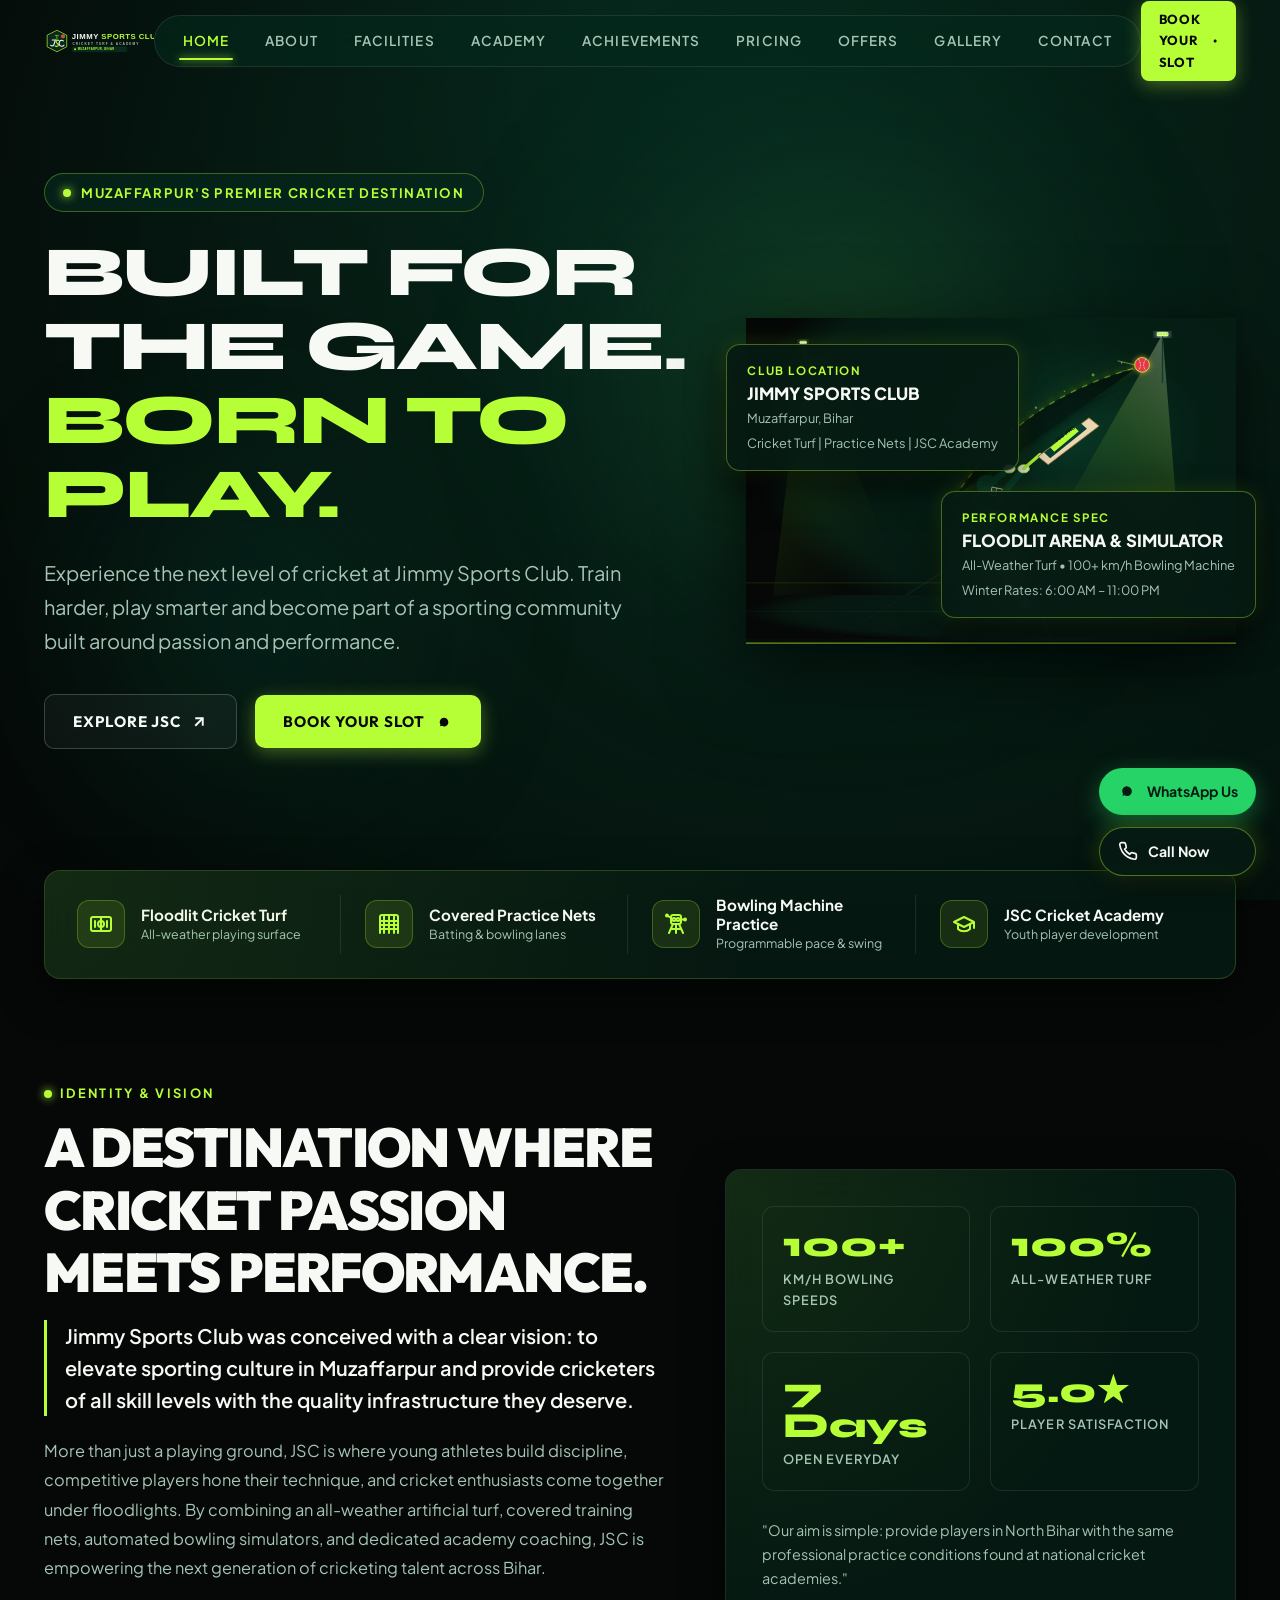
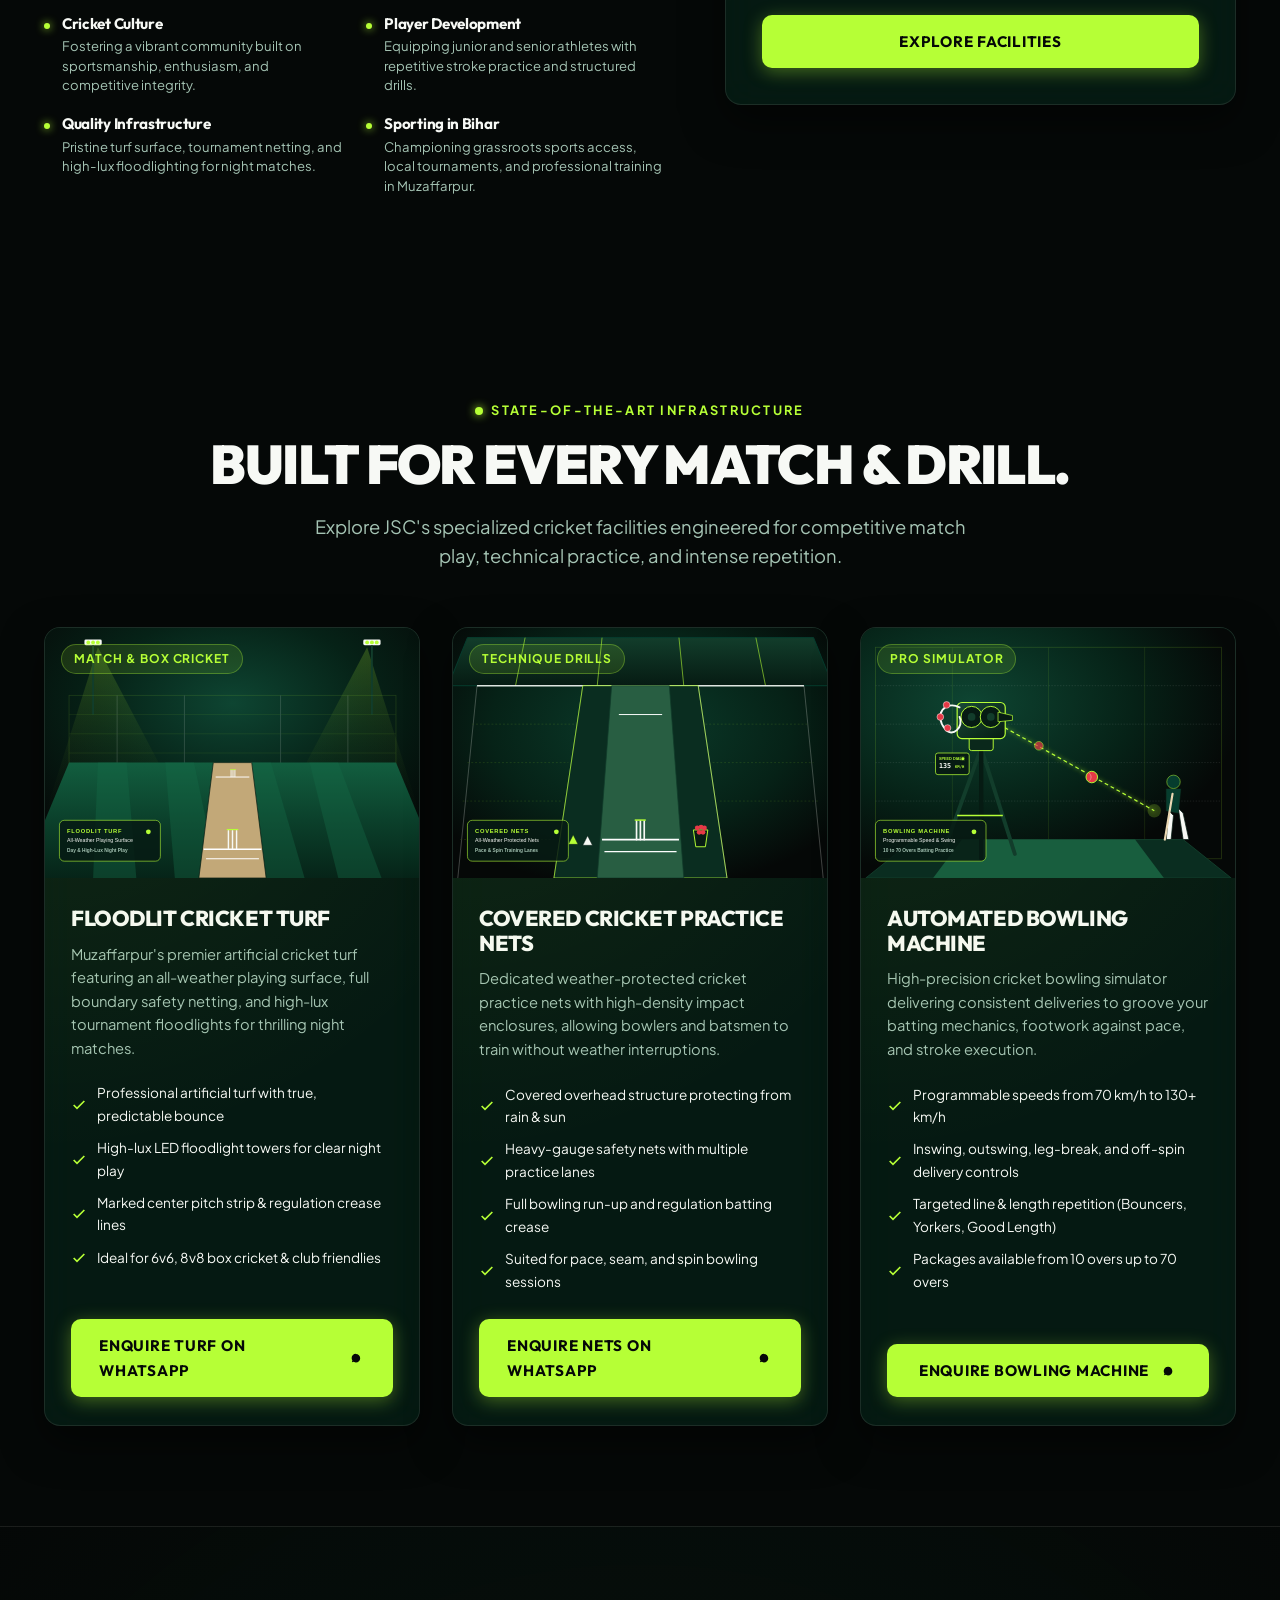
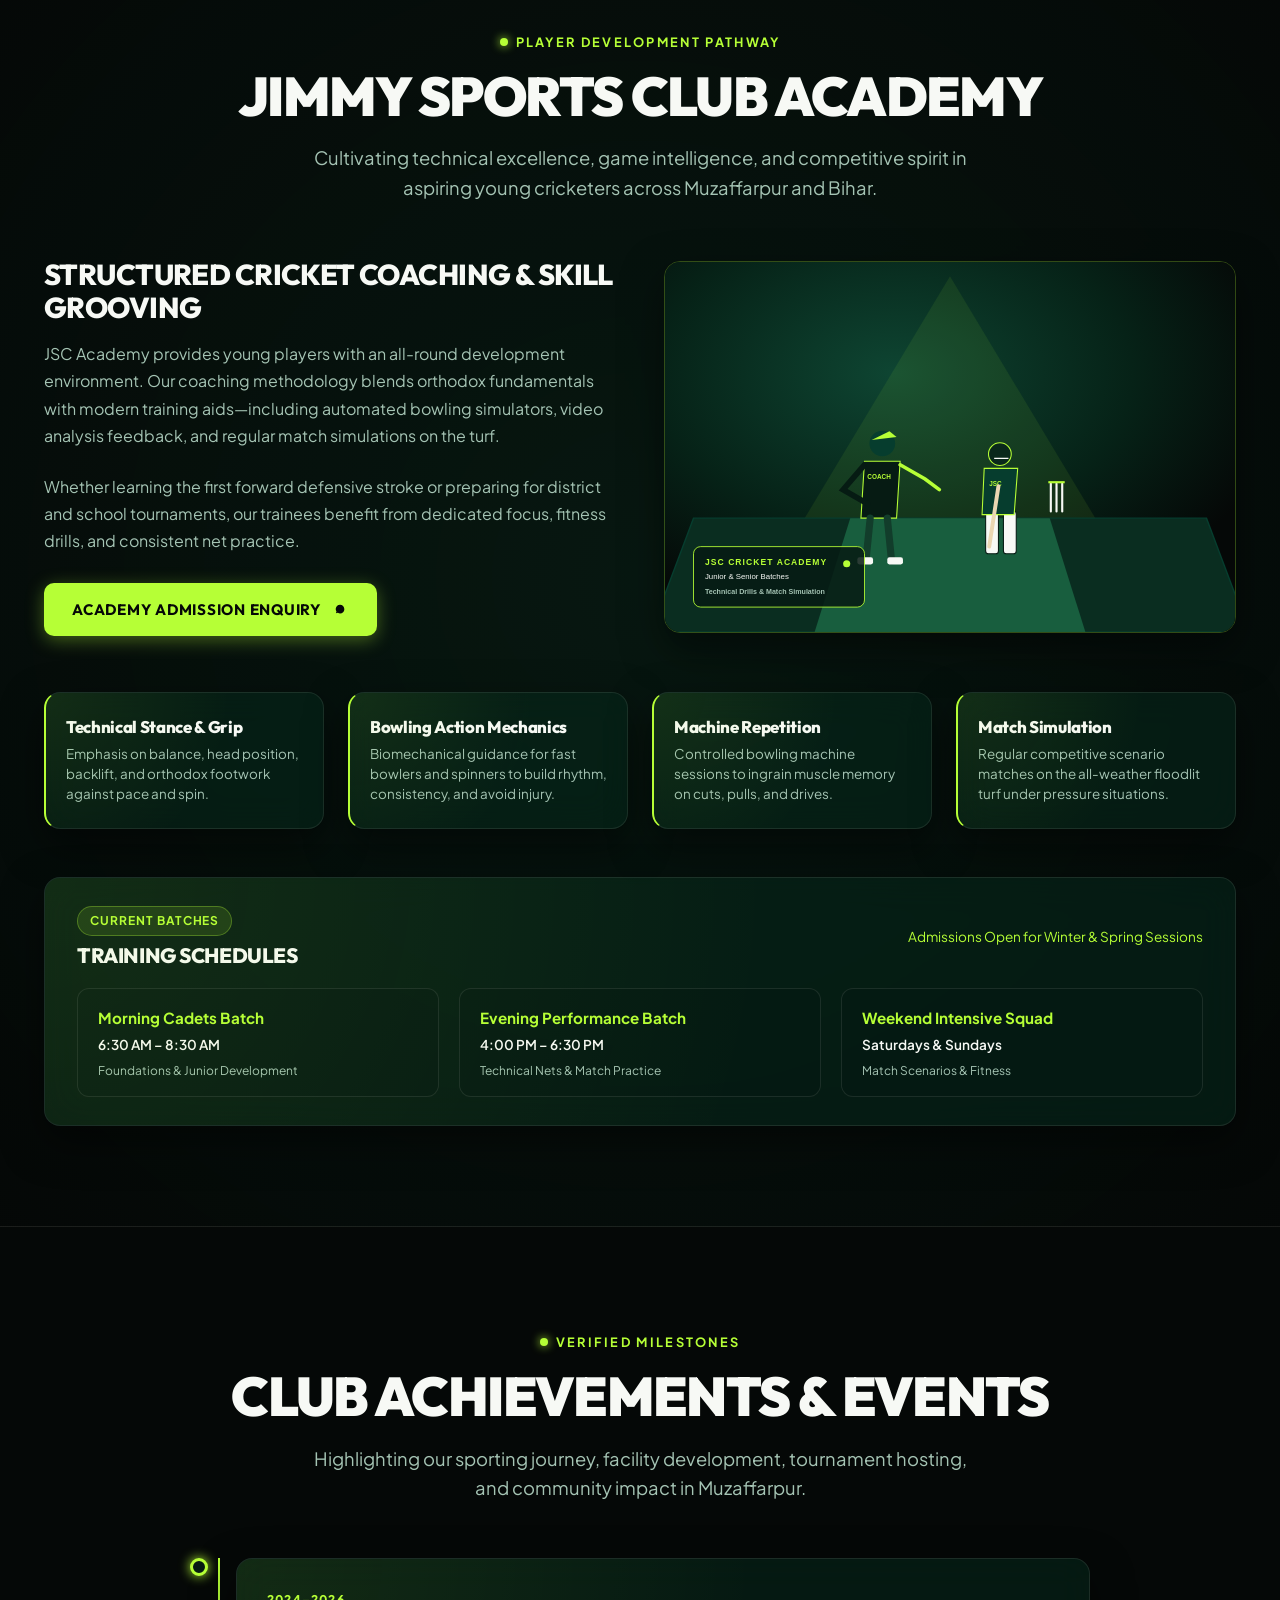
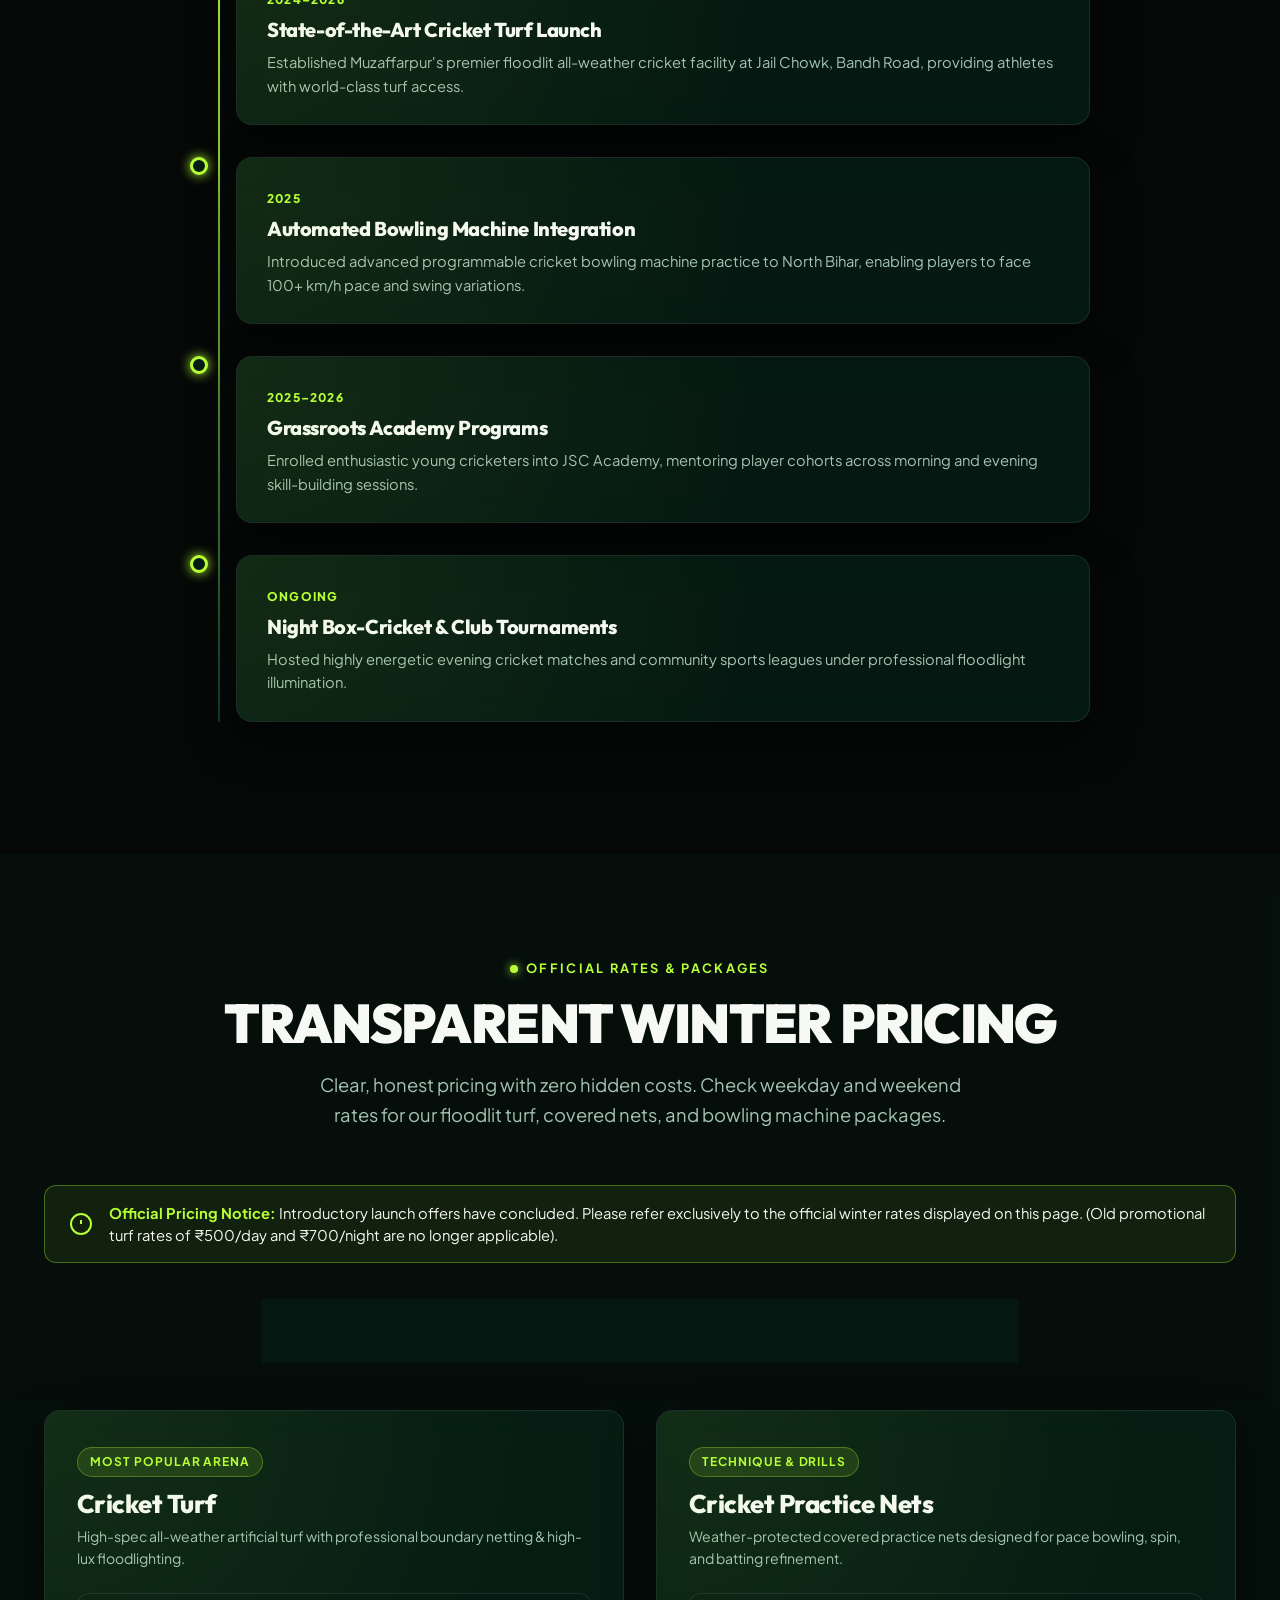
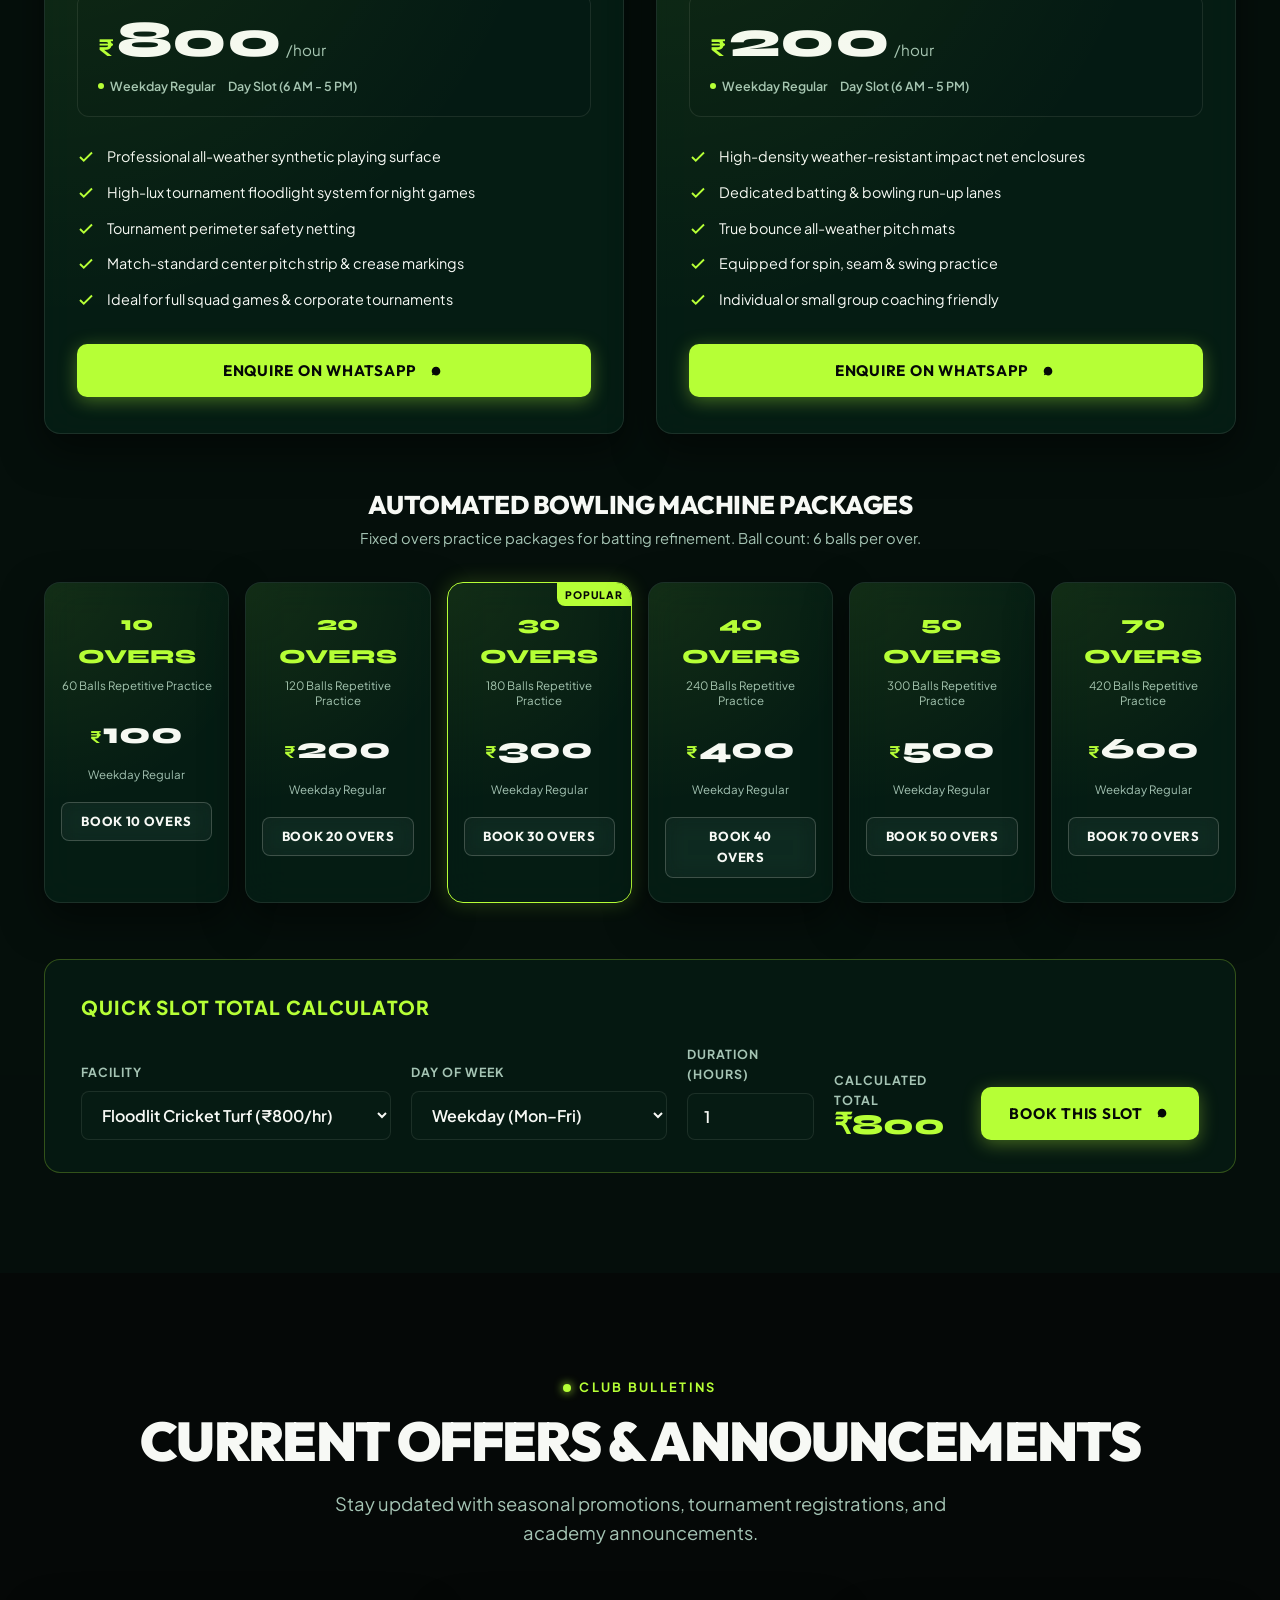
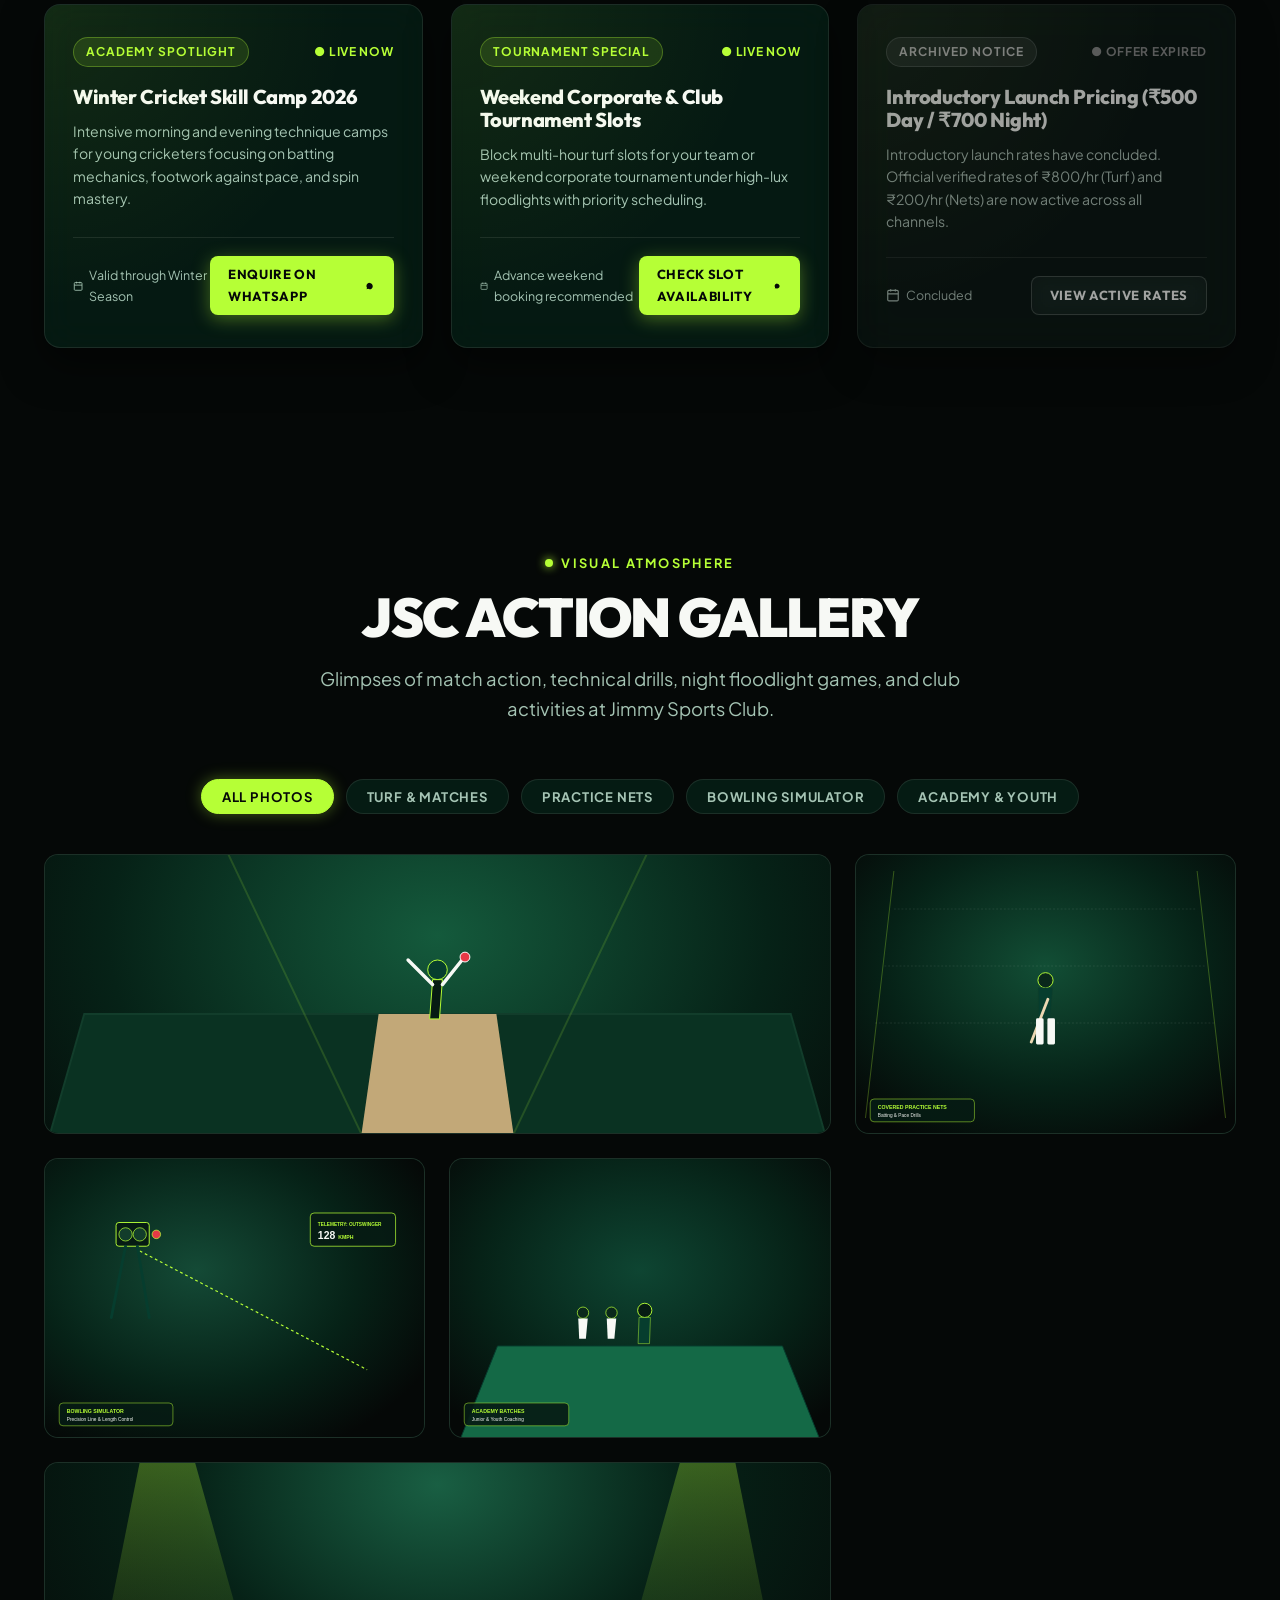
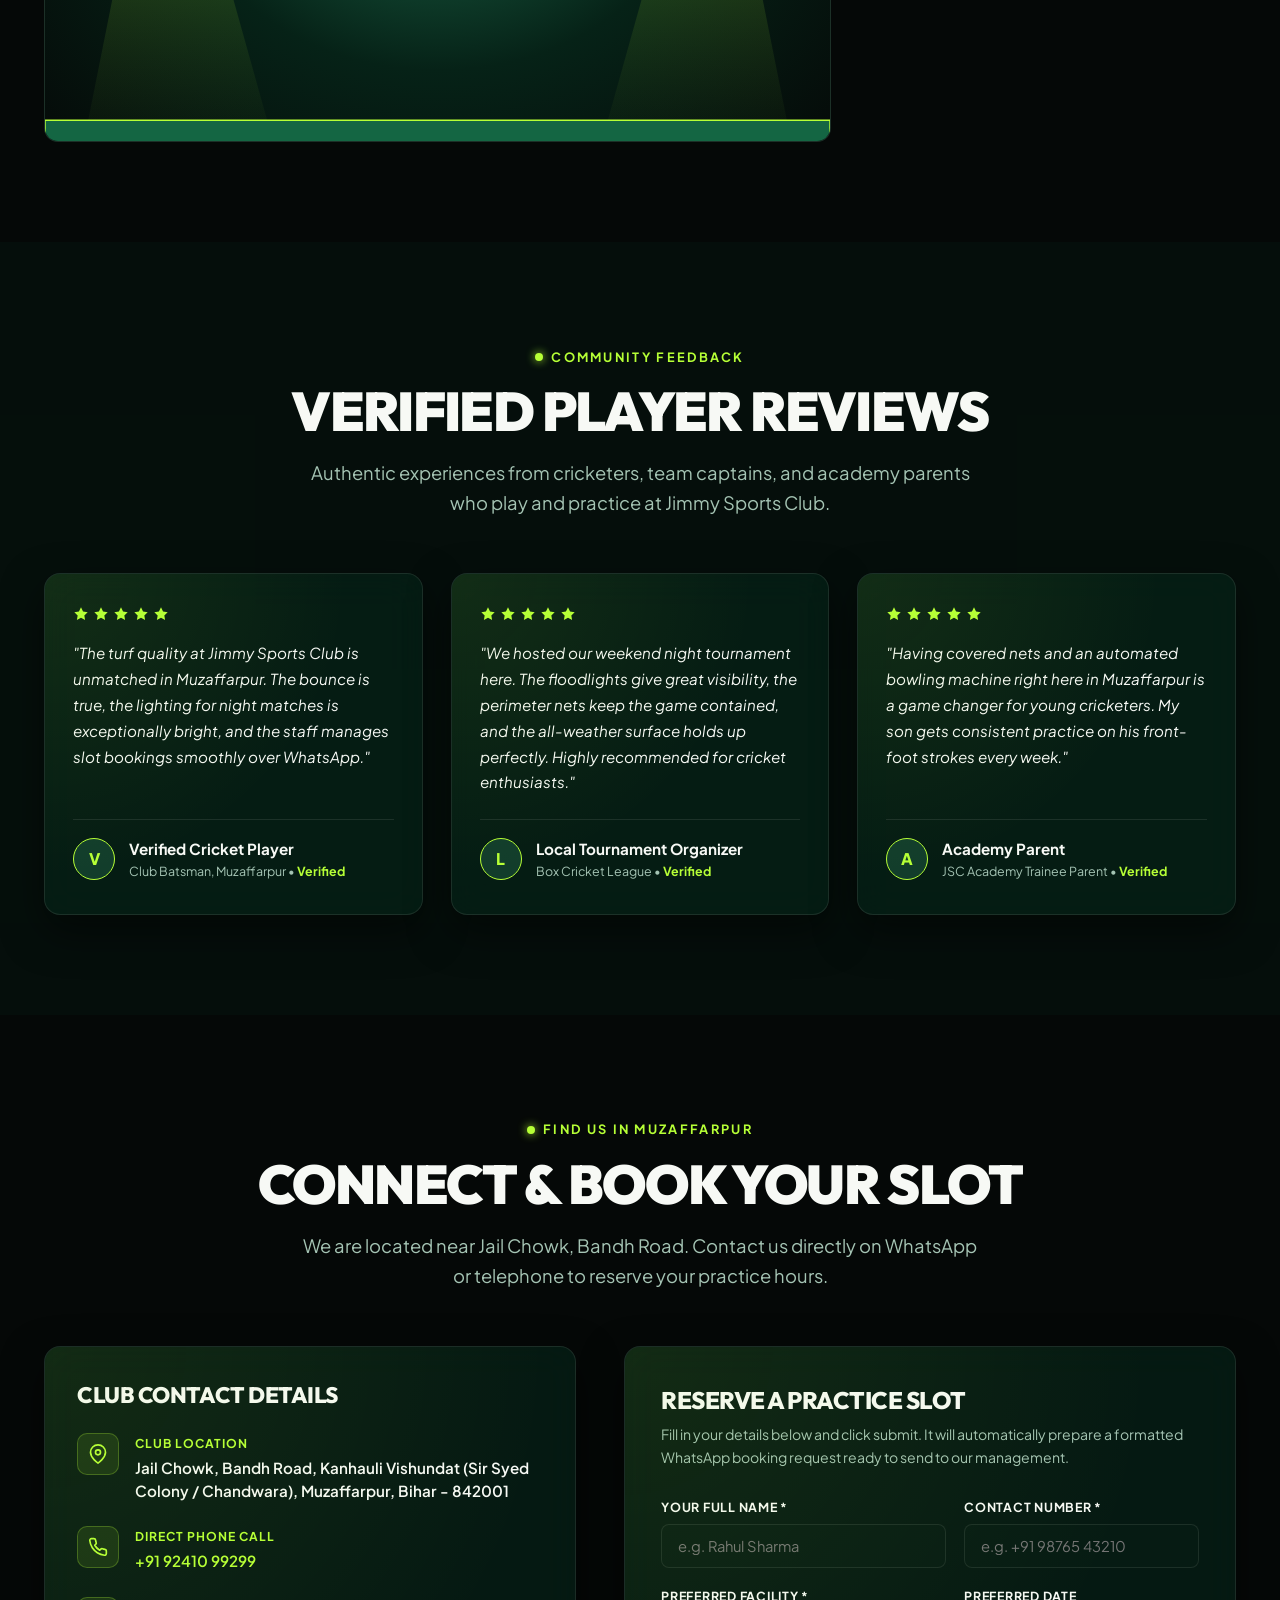
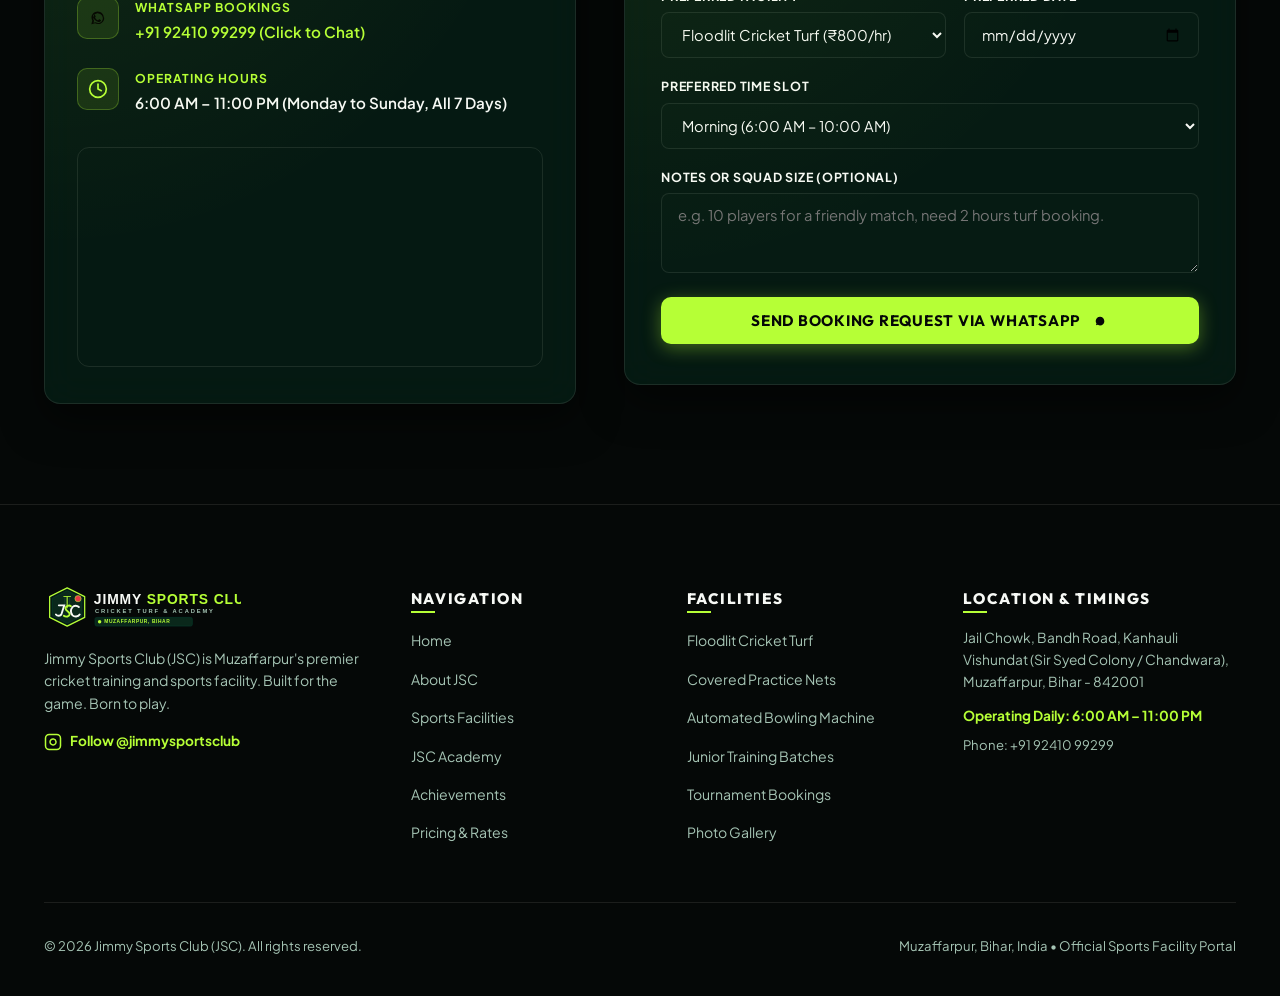
==== index.html @ 42ada926 "Initial production release: Jimmy Sports Club (JSC) website" ====
<!DOCTYPE html>
<html lang="en">
<head>
  <meta charset="UTF-8">
  <meta name="viewport" content="width=device-width, initial-scale=1.0">
  <title>Jimmy Sports Club (JSC) | Premium Cricket Turf & Academy in Muzaffarpur, Bihar</title>
  
  <!-- SEO Meta Tags -->
  <meta name="description" content="Jimmy Sports Club (JSC) is Muzaffarpur's premier cricket destination featuring an all-weather floodlit cricket turf, covered practice nets, automated bowling machine practice, and youth cricket academy in Bihar.">
  <meta name="keywords" content="Jimmy Sports Club, Cricket Turf in Muzaffarpur, Cricket Nets in Muzaffarpur, Cricket Academy in Muzaffarpur, Bowling Machine Practice in Muzaffarpur, Sports Club in Muzaffarpur, JSC Muzaffarpur">
  <meta name="author" content="Jimmy Sports Club">
  <meta name="robots" content="index, follow">
  <link rel="canonical" href="https://jimmysportsclub.com/">

  <!-- Open Graph / Facebook -->
  <meta property="og:type" content="website">
  <meta property="og:url" content="https://jimmysportsclub.com/">
  <meta property="og:title" content="Jimmy Sports Club (JSC) | Premium Cricket Turf & Academy">
  <meta property="og:description" content="Experience high-performance cricket in Muzaffarpur, Bihar. All-weather floodlit turf, covered practice nets, automated bowling machine practice, and JSC Academy.">
  <meta property="og:image" content="https://jimmysportsclub.com/assets/images/hero/cricket-hero-silhouette.svg">

  <!-- Twitter Card -->
  <meta name="twitter:card" content="summary_large_image">
  <meta name="twitter:url" content="https://jimmysportsclub.com/">
  <meta name="twitter:title" content="Jimmy Sports Club (JSC) | Built For The Game. Born To Play.">
  <meta name="twitter:description" content="Muzaffarpur's premier cricket sports destination: floodlit turf, practice nets, bowling machine, and academy.">
  <meta name="twitter:image" content="https://jimmysportsclub.com/assets/images/hero/cricket-hero-silhouette.svg">

  <!-- Favicon -->
  <link rel="icon" type="image/svg+xml" href="favicon.svg">
  <link rel="apple-touch-icon" href="favicon.svg">

  <!-- Stylesheets -->
  <link rel="stylesheet" href="assets/css/style.css">
  <link rel="stylesheet" href="assets/css/components.css">

  <!-- JSON-LD Structured Data: SportsActivityLocation -->
  <script type="application/ld+json">
  {
    "@context": "https://schema.org",
    "@type": "SportsActivityLocation",
    "name": "Jimmy Sports Club",
    "alternateName": "JSC",
    "url": "https://jimmysportsclub.com",
    "logo": "https://jimmysportsclub.com/assets/logo/jsc-logo.svg",
    "image": "https://jimmysportsclub.com/assets/images/hero/cricket-hero-silhouette.svg",
    "description": "Premium cricket facility and academy in Muzaffarpur, Bihar featuring floodlit cricket turf, covered practice nets, automated bowling machine practice, and player coaching.",
    "telephone": "+919241099299",
    "email": "jsc.jimmysportsclub@gmail.com",
    "address": {
      "@type": "PostalAddress",
      "streetAddress": "Jail Chowk, Bandh Road, Kanhauli Vishundat (Sir Syed Colony / Chandwara)",
      "addressLocality": "Muzaffarpur",
      "addressRegion": "Bihar",
      "postalCode": "842001",
      "addressCountry": "IN"
    },
    "geo": {
      "@type": "GeoCoordinates",
      "latitude": 26.1265,
      "longitude": 85.3959
    },
    "openingHoursSpecification": [
      {
        "@type": "OpeningHoursSpecification",
        "dayOfWeek": ["Monday", "Tuesday", "Wednesday", "Thursday", "Friday", "Saturday", "Sunday"],
        "opens": "06:00",
        "closes": "23:00"
      }
    ],
    "priceRange": "₹100 - ₹960",
    "sameAs": [
      "https://www.instagram.com/jimmysportsclub/",
      "https://jsconline.in/"
    ]
  }
  </script>
</head>
<body>

  <!-- =================================================================== -->
  <!-- FLOATING FROSTED GLASS NAVIGATION BAR -->
  <!-- =================================================================== -->
  <header class="navbar-wrap" id="jsc-navbar">
    <div class="container navbar-inner">
      <a href="#home" class="brand-logo-link" aria-label="Jimmy Sports Club Home">
        <img src="assets/logo/jsc-logo.svg" alt="Jimmy Sports Club JSC Logo" class="brand-logo-img">
      </a>

      <!-- Desktop Menu -->
      <nav class="nav-desktop-menu" aria-label="Main Navigation">
        <a href="#home" class="nav-link active">Home</a>
        <a href="#about" class="nav-link">About</a>
        <a href="#facilities" class="nav-link">Facilities</a>
        <a href="#academy" class="nav-link">Academy</a>
        <a href="#achievements" class="nav-link">Achievements</a>
        <a href="#pricing" class="nav-link">Pricing</a>
        <a href="#offers" class="nav-link">Offers</a>
        <a href="#gallery" class="nav-link">Gallery</a>
        <a href="#contact" class="nav-link">Contact</a>
      </nav>

      <!-- CTA Button & Mobile Toggle -->
      <div class="nav-actions">
        <a href="https://wa.me/919241099299?text=Hello%20Jimmy%20Sports%20Club%2C%20I%20would%20like%20to%20enquire%20about%20booking%20a%20cricket%20turf%2Fpractice%20slot.%20Please%20share%20the%20available%20timings%20and%20booking%20details." target="_blank" rel="noopener noreferrer" class="jsc-btn jsc-btn-primary btn-sm">
          <span>Book Your Slot</span>
          <svg class="btn-icon" viewBox="0 0 24 24" fill="currentColor"><path d="M12.031 6.172c-3.181 0-5.767 2.586-5.768 5.766-.001 1.298.38 2.27 1.019 3.287l-.711 2.599 2.679-.702c.972.575 1.761.884 2.781.884h.003c3.182 0 5.768-2.587 5.769-5.766.001-3.182-2.585-5.768-5.769-5.768z"/></svg>
        </a>

        <button class="nav-toggle-btn" id="nav-toggle" aria-label="Toggle navigation menu" aria-expanded="false">
          <span></span>
          <span></span>
          <span></span>
        </button>
      </div>
    </div>
  </header>

  <!-- Mobile Fullscreen Navigation Overlay -->
  <div class="mobile-nav-overlay" id="mobile-nav">
    <nav class="mobile-nav-links">
      <a href="#home" class="nav-link">Home</a>
      <a href="#about" class="nav-link">About JSC</a>
      <a href="#facilities" class="nav-link">Facilities</a>
      <a href="#academy" class="nav-link">JSC Academy</a>
      <a href="#achievements" class="nav-link">Achievements</a>
      <a href="#pricing" class="nav-link">Pricing &amp; Rates</a>
      <a href="#offers" class="nav-link">Current Offers</a>
      <a href="#gallery" class="nav-link">Gallery</a>
      <a href="#reviews" class="nav-link">Player Reviews</a>
      <a href="#contact" class="nav-link">Contact &amp; Location</a>
    </nav>
    <div class="mobile-nav-cta">
      <a href="https://wa.me/919241099299?text=Hello%20Jimmy%20Sports%20Club%2C%20I%20would%20like%20to%20enquire%20about%20booking%20a%20cricket%20turf%2Fpractice%20slot." target="_blank" rel="noopener noreferrer" class="jsc-btn jsc-btn-primary">
        <span>Book On WhatsApp</span>
      </a>
    </div>
  </div>

  <main id="main-content">

    <!-- =================================================================== -->
    <!-- 1. CINEMATIC HERO SECTION -->
    <!-- =================================================================== -->
    <section class="hero-section" id="home">
      <div class="hero-glow-orb hero-glow-1"></div>
      <div class="hero-glow-orb hero-glow-2"></div>

      <div class="container hero-grid">
        <div class="hero-content reveal-on-scroll">
          <div class="hero-badge-pill">
            <span class="badge-pulse-dot"></span>
            <span class="badge-text">MUZAFFARPUR'S PREMIER CRICKET DESTINATION</span>
          </div>

          <h1 class="hero-headline">
            BUILT FOR THE GAME.<br>
            <span class="hero-headline-sub">BORN TO PLAY.</span>
          </h1>

          <p class="hero-description">
            Experience the next level of cricket at Jimmy Sports Club. Train harder, play smarter and become part of a sporting community built around passion and performance.
          </p>

          <div class="hero-cta-group">
            <a href="#facilities" class="jsc-btn jsc-btn-outline">
              <span>EXPLORE JSC</span>
              <svg class="btn-icon" viewBox="0 0 24 24" fill="none" stroke="currentColor" stroke-width="2.5"><line x1="7" y1="17" x2="17" y2="7"/><polyline points="7 7 17 7 17 17"/></svg>
            </a>

            <a href="https://wa.me/919241099299?text=Hello%20Jimmy%20Sports%20Club%2C%20I%20would%20like%20to%20enquire%20about%20booking%20a%20cricket%20turf%2Fpractice%20slot.%20Please%20share%20the%20available%20timings%20and%20booking%20details." target="_blank" rel="noopener noreferrer" class="jsc-btn jsc-btn-primary">
              <span>BOOK YOUR SLOT</span>
              <svg class="btn-icon" viewBox="0 0 24 24" fill="currentColor"><path d="M12.031 6.172c-3.181 0-5.767 2.586-5.768 5.766-.001 1.298.38 2.27 1.019 3.287l-.711 2.599 2.679-.702c.972.575 1.761.884 2.781.884h.003c3.182 0 5.768-2.587 5.769-5.766.001-3.182-2.585-5.768-5.769-5.768z"/></svg>
            </a>
          </div>
        </div>

        <!-- Hero Visual Artwork with Layered Glass Cards -->
        <div class="hero-visual-wrap reveal-on-scroll">
          <img src="assets/images/hero/cricket-hero-silhouette.svg" alt="Dynamic Cricket Batsman playing stroke at Jimmy Sports Club Arena" class="hero-graphic-canvas">

          <!-- Floating Glass Telemetry Card 1 -->
          <div class="floating-glass-card hero-glass-card-1">
            <div class="card-label-small">CLUB LOCATION</div>
            <div class="card-title-bold">JIMMY SPORTS CLUB</div>
            <div class="card-subtext">Muzaffarpur, Bihar</div>
            <div class="card-subtext text-lime">Cricket Turf | Practice Nets | JSC Academy</div>
          </div>

          <!-- Floating Glass Telemetry Card 2 -->
          <div class="floating-glass-card hero-glass-card-2">
            <div class="card-label-small">PERFORMANCE SPEC</div>
            <div class="card-title-bold">FLOODLIT ARENA &amp; SIMULATOR</div>
            <div class="card-subtext">All-Weather Turf • 100+ km/h Bowling Machine</div>
            <div class="card-subtext text-lime">Winter Rates: 6:00 AM – 11:00 PM</div>
          </div>
        </div>
      </div>
    </section>

    <!-- =================================================================== -->
    <!-- 2. QUICK FEATURE STATS RIBBON -->
    <!-- =================================================================== -->
    <section class="stats-ribbon-section">
      <div class="container">
        <div class="jsc-glass-card stats-ribbon-card reveal-on-scroll">
          <div class="stat-item">
            <div class="stat-icon-wrap">
              <img src="assets/icons/turf.svg" alt="Cricket Turf" class="stat-icon">
            </div>
            <div>
              <div class="stat-title">Floodlit Cricket Turf</div>
              <div class="stat-desc">All-weather playing surface</div>
            </div>
          </div>

          <div class="stat-item">
            <div class="stat-icon-wrap">
              <img src="assets/icons/nets.svg" alt="Practice Nets" class="stat-icon">
            </div>
            <div>
              <div class="stat-title">Covered Practice Nets</div>
              <div class="stat-desc">Batting &amp; bowling lanes</div>
            </div>
          </div>

          <div class="stat-item">
            <div class="stat-icon-wrap">
              <img src="assets/icons/bowling-machine.svg" alt="Bowling Machine" class="stat-icon">
            </div>
            <div>
              <div class="stat-title">Bowling Machine Practice</div>
              <div class="stat-desc">Programmable pace &amp; swing</div>
            </div>
          </div>

          <div class="stat-item">
            <div class="stat-icon-wrap">
              <img src="assets/icons/academy.svg" alt="Cricket Academy" class="stat-icon">
            </div>
            <div>
              <div class="stat-title">JSC Cricket Academy</div>
              <div class="stat-desc">Youth player development</div>
            </div>
          </div>
        </div>
      </div>
    </section>

    <!-- =================================================================== -->
    <!-- 3. EDITORIAL ABOUT SECTION -->
    <!-- =================================================================== -->
    <section class="section-padding" id="about">
      <div class="container">
        <div class="about-grid">
          <div class="about-editorial-text reveal-on-scroll">
            <span class="section-label">Identity &amp; Vision</span>
            <h2 class="section-title">A DESTINATION WHERE CRICKET PASSION MEETS PERFORMANCE.</h2>

            <p class="about-editorial-lead">
              Jimmy Sports Club was conceived with a clear vision: to elevate sporting culture in Muzaffarpur and provide cricketers of all skill levels with the quality infrastructure they deserve.
            </p>

            <p class="about-editorial-body">
              More than just a playing ground, JSC is where young athletes build discipline, competitive players hone their technique, and cricket enthusiasts come together under floodlights. By combining an all-weather artificial turf, covered training nets, automated bowling simulators, and dedicated academy coaching, JSC is empowering the next generation of cricketing talent across Bihar.
            </p>

            <div class="about-pillars-list">
              <div class="pillar-item">
                <span class="pillar-bullet"></span>
                <div>
                  <h4 class="pillar-heading">Cricket Culture</h4>
                  <p class="pillar-text">Fostering a vibrant community built on sportsmanship, enthusiasm, and competitive integrity.</p>
                </div>
              </div>

              <div class="pillar-item">
                <span class="pillar-bullet"></span>
                <div>
                  <h4 class="pillar-heading">Player Development</h4>
                  <p class="pillar-text">Equipping junior and senior athletes with repetitive stroke practice and structured drills.</p>
                </div>
              </div>

              <div class="pillar-item">
                <span class="pillar-bullet"></span>
                <div>
                  <h4 class="pillar-heading">Quality Infrastructure</h4>
                  <p class="pillar-text">Pristine turf surface, tournament netting, and high-lux floodlighting for night matches.</p>
                </div>
              </div>

              <div class="pillar-item">
                <span class="pillar-bullet"></span>
                <div>
                  <h4 class="pillar-heading">Sporting in Bihar</h4>
                  <p class="pillar-text">Championing grassroots sports access, local tournaments, and professional training in Muzaffarpur.</p>
                </div>
              </div>
            </div>
          </div>

          <div class="about-editorial-visual reveal-on-scroll">
            <div class="jsc-glass-card about-card-visual">
              <div class="about-stat-box">
                <div class="single-stat-block">
                  <div class="stat-num-huge">100+</div>
                  <div class="stat-label-text">KM/H Bowling Speeds</div>
                </div>
                <div class="single-stat-block">
                  <div class="stat-num-huge">100%</div>
                  <div class="stat-label-text">All-Weather Turf</div>
                </div>
                <div class="single-stat-block">
                  <div class="stat-num-huge">7 Days</div>
                  <div class="stat-label-text">Open Everyday</div>
                </div>
                <div class="single-stat-block">
                  <div class="stat-num-huge">5.0★</div>
                  <div class="stat-label-text">Player Satisfaction</div>
                </div>
              </div>

              <p class="text-muted" style="font-size: 0.9rem; margin-bottom: 24px;">
                "Our aim is simple: provide players in North Bihar with the same professional practice conditions found at national cricket academies."
              </p>

              <a href="#facilities" class="jsc-btn jsc-btn-primary btn-block">
                <span>Explore Facilities</span>
              </a>
            </div>
          </div>
        </div>
      </div>
    </section>

    <!-- =================================================================== -->
    <!-- 4. FACILITIES SHOWCASE (3 MAJOR CARDS) -->
    <!-- =================================================================== -->
    <section class="section-padding" id="facilities">
      <div class="container">
        <div class="section-header text-center reveal-on-scroll">
          <span class="section-label">State-Of-The-Art Infrastructure</span>
          <h2 class="section-title">BUILT FOR EVERY MATCH &amp; DRILL.</h2>
          <p class="section-subtitle">
            Explore JSC's specialized cricket facilities engineered for competitive match play, technical practice, and intense repetition.
          </p>
        </div>

        <div class="facilities-grid">

          <!-- Card A: FLOODLIT CRICKET TURF -->
          <div class="jsc-glass-card facility-card reveal-on-scroll">
            <div class="facility-media-wrap">
              <img src="assets/images/facilities/floodlit-turf.svg" alt="Jimmy Sports Club Floodlit Cricket Turf" class="facility-img">
              <div class="facility-badge-overlay">
                <span class="jsc-badge jsc-badge-lime">Match &amp; Box Cricket</span>
              </div>
            </div>

            <div class="facility-body">
              <h3 class="facility-title">FLOODLIT CRICKET TURF</h3>
              <p class="facility-desc">
                Muzaffarpur's premier artificial cricket turf featuring an all-weather playing surface, full boundary safety netting, and high-lux tournament floodlights for thrilling night matches.
              </p>

              <ul class="facility-spec-list">
                <li>
                  <svg class="check-icon" viewBox="0 0 24 24" fill="none" stroke="#B6FF36" stroke-width="2.5"><polyline points="20 6 9 17 4 12"/></svg>
                  <span>Professional artificial turf with true, predictable bounce</span>
                </li>
                <li>
                  <svg class="check-icon" viewBox="0 0 24 24" fill="none" stroke="#B6FF36" stroke-width="2.5"><polyline points="20 6 9 17 4 12"/></svg>
                  <span>High-lux LED floodlight towers for clear night play</span>
                </li>
                <li>
                  <svg class="check-icon" viewBox="0 0 24 24" fill="none" stroke="#B6FF36" stroke-width="2.5"><polyline points="20 6 9 17 4 12"/></svg>
                  <span>Marked center pitch strip &amp; regulation crease lines</span>
                </li>
                <li>
                  <svg class="check-icon" viewBox="0 0 24 24" fill="none" stroke="#B6FF36" stroke-width="2.5"><polyline points="20 6 9 17 4 12"/></svg>
                  <span>Ideal for 6v6, 8v8 box cricket &amp; club friendlies</span>
                </li>
              </ul>

              <a href="https://wa.me/919241099299?text=Hello%20Jimmy%20Sports%20Club%2C%20I%20would%20like%20to%20book%20the%20Floodlit%20Cricket%20Turf.%20Please%20let%20me%20know%20the%20available%20time%20slots%20and%20booking%20procedure." target="_blank" rel="noopener noreferrer" class="jsc-btn jsc-btn-primary btn-block">
                <span>Enquire Turf on WhatsApp</span>
                <svg class="btn-icon" viewBox="0 0 24 24" fill="currentColor"><path d="M12.031 6.172c-3.181 0-5.767 2.586-5.768 5.766-.001 1.298.38 2.27 1.019 3.287l-.711 2.599 2.679-.702c.972.575 1.761.884 2.781.884h.003c3.182 0 5.768-2.587 5.769-5.766.001-3.182-2.585-5.768-5.769-5.768z"/></svg>
              </a>
            </div>
          </div>

          <!-- Card B: COVERED CRICKET PRACTICE NETS -->
          <div class="jsc-glass-card facility-card reveal-on-scroll">
            <div class="facility-media-wrap">
              <img src="assets/images/facilities/practice-nets.svg" alt="Jimmy Sports Club Covered Cricket Practice Nets" class="facility-img">
              <div class="facility-badge-overlay">
                <span class="jsc-badge jsc-badge-lime">Technique Drills</span>
              </div>
            </div>

            <div class="facility-body">
              <h3 class="facility-title">COVERED CRICKET PRACTICE NETS</h3>
              <p class="facility-desc">
                Dedicated weather-protected cricket practice nets with high-density impact enclosures, allowing bowlers and batsmen to train without weather interruptions.
              </p>

              <ul class="facility-spec-list">
                <li>
                  <svg class="check-icon" viewBox="0 0 24 24" fill="none" stroke="#B6FF36" stroke-width="2.5"><polyline points="20 6 9 17 4 12"/></svg>
                  <span>Covered overhead structure protecting from rain &amp; sun</span>
                </li>
                <li>
                  <svg class="check-icon" viewBox="0 0 24 24" fill="none" stroke="#B6FF36" stroke-width="2.5"><polyline points="20 6 9 17 4 12"/></svg>
                  <span>Heavy-gauge safety nets with multiple practice lanes</span>
                </li>
                <li>
                  <svg class="check-icon" viewBox="0 0 24 24" fill="none" stroke="#B6FF36" stroke-width="2.5"><polyline points="20 6 9 17 4 12"/></svg>
                  <span>Full bowling run-up and regulation batting crease</span>
                </li>
                <li>
                  <svg class="check-icon" viewBox="0 0 24 24" fill="none" stroke="#B6FF36" stroke-width="2.5"><polyline points="20 6 9 17 4 12"/></svg>
                  <span>Suited for pace, seam, and spin bowling sessions</span>
                </li>
              </ul>

              <a href="https://wa.me/919241099299?text=Hello%20Jimmy%20Sports%20Club%2C%20I%20would%20like%20to%20enquire%20about%20reserving%20Covered%20Cricket%20Practice%20Nets%20for%20a%20batting%2Fbowling%20session." target="_blank" rel="noopener noreferrer" class="jsc-btn jsc-btn-primary btn-block">
                <span>Enquire Nets on WhatsApp</span>
                <svg class="btn-icon" viewBox="0 0 24 24" fill="currentColor"><path d="M12.031 6.172c-3.181 0-5.767 2.586-5.768 5.766-.001 1.298.38 2.27 1.019 3.287l-.711 2.599 2.679-.702c.972.575 1.761.884 2.781.884h.003c3.182 0 5.768-2.587 5.769-5.766.001-3.182-2.585-5.768-5.769-5.768z"/></svg>
              </a>
            </div>
          </div>

          <!-- Card C: AUTOMATED BOWLING MACHINE PRACTICE -->
          <div class="jsc-glass-card facility-card reveal-on-scroll">
            <div class="facility-media-wrap">
              <img src="assets/images/facilities/bowling-machine.svg" alt="Automated Cricket Bowling Machine Practice at JSC" class="facility-img">
              <div class="facility-badge-overlay">
                <span class="jsc-badge jsc-badge-lime">Pro Simulator</span>
              </div>
            </div>

            <div class="facility-body">
              <h3 class="facility-title">AUTOMATED BOWLING MACHINE</h3>
              <p class="facility-desc">
                High-precision cricket bowling simulator delivering consistent deliveries to groove your batting mechanics, footwork against pace, and stroke execution.
              </p>

              <ul class="facility-spec-list">
                <li>
                  <svg class="check-icon" viewBox="0 0 24 24" fill="none" stroke="#B6FF36" stroke-width="2.5"><polyline points="20 6 9 17 4 12"/></svg>
                  <span>Programmable speeds from 70 km/h to 130+ km/h</span>
                </li>
                <li>
                  <svg class="check-icon" viewBox="0 0 24 24" fill="none" stroke="#B6FF36" stroke-width="2.5"><polyline points="20 6 9 17 4 12"/></svg>
                  <span>Inswing, outswing, leg-break, and off-spin delivery controls</span>
                </li>
                <li>
                  <svg class="check-icon" viewBox="0 0 24 24" fill="none" stroke="#B6FF36" stroke-width="2.5"><polyline points="20 6 9 17 4 12"/></svg>
                  <span>Targeted line &amp; length repetition (Bouncers, Yorkers, Good Length)</span>
                </li>
                <li>
                  <svg class="check-icon" viewBox="0 0 24 24" fill="none" stroke="#B6FF36" stroke-width="2.5"><polyline points="20 6 9 17 4 12"/></svg>
                  <span>Packages available from 10 overs up to 70 overs</span>
                </li>
              </ul>

              <a href="https://wa.me/919241099299?text=Hello%20Jimmy%20Sports%20Club%2C%20I%20am%20interested%20in%20Automated%20Bowling%20Machine%20Practice%20packages.%20Please%20share%20available%20slots." target="_blank" rel="noopener noreferrer" class="jsc-btn jsc-btn-primary btn-block">
                <span>Enquire Bowling Machine</span>
                <svg class="btn-icon" viewBox="0 0 24 24" fill="currentColor"><path d="M12.031 6.172c-3.181 0-5.767 2.586-5.768 5.766-.001 1.298.38 2.27 1.019 3.287l-.711 2.599 2.679-.702c.972.575 1.761.884 2.781.884h.003c3.182 0 5.768-2.587 5.769-5.766.001-3.182-2.585-5.768-5.769-5.768z"/></svg>
              </a>
            </div>
          </div>

        </div>
      </div>
    </section>

    <!-- =================================================================== -->
    <!-- 5. JSC ACADEMY SECTION (FEATURED BRAND) -->
    <!-- =================================================================== -->
    <section class="section-padding academy-section" id="academy">
      <div class="container">
        <div class="section-header text-center reveal-on-scroll">
          <span class="section-label">Player Development Pathway</span>
          <h2 class="section-title">JIMMY SPORTS CLUB ACADEMY</h2>
          <p class="section-subtitle">
            Cultivating technical excellence, game intelligence, and competitive spirit in aspiring young cricketers across Muzaffarpur and Bihar.
          </p>
        </div>

        <div class="academy-hero-banner reveal-on-scroll">
          <div class="academy-hero-text">
            <h3 style="font-size: 1.8rem; margin-bottom: 16px;">STRUCTURED CRICKET COACHING &amp; SKILL GROOVING</h3>
            <p style="color: var(--color-muted-text); line-height: 1.7; margin-bottom: 24px;">
              JSC Academy provides young players with an all-round development environment. Our coaching methodology blends orthodox fundamentals with modern training aids—including automated bowling simulators, video analysis feedback, and regular match simulations on the turf.
            </p>
            <p style="color: var(--color-muted-text); line-height: 1.7; margin-bottom: 28px;">
              Whether learning the first forward defensive stroke or preparing for district and school tournaments, our trainees benefit from dedicated focus, fitness drills, and consistent net practice.
            </p>

            <a href="https://wa.me/919241099299?text=Hello%20Jimmy%20Sports%20Club%2C%20I%20would%20like%20to%20enquire%20about%20JSC%20Academy%20admission%2C%20training%20batches%2C%20and%20coaching%20details%20for%20players." target="_blank" rel="noopener noreferrer" class="jsc-btn jsc-btn-primary">
              <span>Academy Admission Enquiry</span>
              <svg class="btn-icon" viewBox="0 0 24 24" fill="currentColor"><path d="M12.031 6.172c-3.181 0-5.767 2.586-5.768 5.766-.001 1.298.38 2.27 1.019 3.287l-.711 2.599 2.679-.702c.972.575 1.761.884 2.781.884h.003c3.182 0 5.768-2.587 5.769-5.766.001-3.182-2.585-5.768-5.769-5.768z"/></svg>
            </a>
          </div>

          <div class="academy-training-visual">
            <img src="assets/images/academy/academy-training.svg" alt="JSC Academy Coaching and Training Drills" style="width: 100%;">
          </div>
        </div>

        <!-- 4 Academy Highlights -->
        <div class="academy-highlights-grid reveal-on-scroll">
          <div class="jsc-glass-card academy-highlight-card">
            <h4 class="highlight-title">Technical Stance &amp; Grip</h4>
            <p class="highlight-desc">Emphasis on balance, head position, backlift, and orthodox footwork against pace and spin.</p>
          </div>

          <div class="jsc-glass-card academy-highlight-card">
            <h4 class="highlight-title">Bowling Action Mechanics</h4>
            <p class="highlight-desc">Biomechanical guidance for fast bowlers and spinners to build rhythm, consistency, and avoid injury.</p>
          </div>

          <div class="jsc-glass-card academy-highlight-card">
            <h4 class="highlight-title">Machine Repetition</h4>
            <p class="highlight-desc">Controlled bowling machine sessions to ingrain muscle memory on cuts, pulls, and drives.</p>
          </div>

          <div class="jsc-glass-card academy-highlight-card">
            <h4 class="highlight-title">Match Simulation</h4>
            <p class="highlight-desc">Regular competitive scenario matches on the all-weather floodlit turf under pressure situations.</p>
          </div>
        </div>

        <!-- Academy Batches & Admissions -->
        <div class="jsc-glass-card academy-batches-wrap reveal-on-scroll">
          <div style="display: flex; justify-content: space-between; align-items: center; flex-wrap: wrap; gap: 16px;">
            <div>
              <span class="jsc-badge jsc-badge-lime">Current Batches</span>
              <h3 style="font-size: 1.3rem; margin-top: 8px;">TRAINING SCHEDULES</h3>
            </div>
            <span style="font-size: 0.85rem; color: var(--color-electric-lime);">Admissions Open for Winter &amp; Spring Sessions</span>
          </div>

          <div class="batches-grid" id="academy-batches-container">
            <!-- Hydrated from JSC_CONFIG -->
          </div>
        </div>
      </div>
    </section>

    <!-- =================================================================== -->
    <!-- 6. ACHIEVEMENTS & MILESTONES -->
    <!-- =================================================================== -->
    <section class="section-padding" id="achievements">
      <div class="container">
        <div class="section-header text-center reveal-on-scroll">
          <span class="section-label">Verified Milestones</span>
          <h2 class="section-title">CLUB ACHIEVEMENTS &amp; EVENTS</h2>
          <p class="section-subtitle">
            Highlighting our sporting journey, facility development, tournament hosting, and community impact in Muzaffarpur.
          </p>
        </div>

        <div class="achievements-timeline-wrap reveal-on-scroll" id="achievements-timeline-container">
          <!-- Hydrated from JSC_CONFIG -->
        </div>
      </div>
    </section>

    <!-- =================================================================== -->
    <!-- 7. TRANSPARENT PRICING SECTION -->
    <!-- =================================================================== -->
    <section class="section-padding" id="pricing" style="background: rgba(6, 27, 19, 0.4);">
      <div class="container">
        <div class="section-header text-center reveal-on-scroll">
          <span class="section-label">Official Rates &amp; Packages</span>
          <h2 class="section-title">TRANSPARENT WINTER PRICING</h2>
          <p class="section-subtitle">
            Clear, honest pricing with zero hidden costs. Check weekday and weekend rates for our floodlit turf, covered nets, and bowling machine packages.
          </p>
        </div>

        <!-- Crucial Official Pricing Notice Banner -->
        <div class="pricing-disclaimer-banner reveal-on-scroll">
          <svg class="disclaimer-icon" viewBox="0 0 24 24" fill="none" stroke="currentColor" stroke-width="2"><circle cx="12" cy="12" r="10"/><line x1="12" y1="8" x2="12" y2="12"/><line x1="12" y1="16" x2="12.01" y2="16"/></svg>
          <div class="disclaimer-text">
            <strong>Official Pricing Notice:</strong> Introductory launch offers have concluded. Please refer exclusively to the official winter rates displayed on this page. (Old promotional turf rates of ₹500/day and ₹700/night are no longer applicable).
          </div>
        </div>

        <!-- Interactive Pricing Controls (Weekday/Weekend Toggle & Day/Night Select) -->
        <div class="pricing-controls-bar reveal-on-scroll">
          <div class="pricing-switch-wrap">
            <span class="switch-label">Weekday</span>
            <label class="pricing-custom-switch" for="pricing-day-type-toggle">
              <input type="checkbox" id="pricing-day-type-toggle" aria-label="Toggle Weekend Pricing">
              <span class="switch-slider"></span>
            </label>
            <span class="switch-label text-lime">Weekend (+20%)</span>
          </div>

          <div class="period-select-wrap">
            <span class="switch-label">Slot Period:</span>
            <select class="pricing-period-select" id="pricing-time-period-select" aria-label="Select Slot Period">
              <option value="day">Day Session (6:00 AM – 5:00 PM)</option>
              <option value="night">Night Session (5:00 PM onwards)</option>
            </select>
          </div>
        </div>

        <!-- Hourly Facilities Grid (Cricket Turf & Practice Nets) -->
        <div class="pricing-facilities-grid reveal-on-scroll" id="pricing-facilities-grid">
          <!-- Rendered dynamically by pricing.js -->
        </div>

        <!-- Bowling Machine Section Subhead -->
        <div class="bowling-section-subhead reveal-on-scroll">
          <h3>AUTOMATED BOWLING MACHINE PACKAGES</h3>
          <p>Fixed overs practice packages for batting refinement. Ball count: 6 balls per over.</p>
        </div>

        <!-- Bowling Machine Packages Grid (10, 20, 30, 40, 50, 70 Overs) -->
        <div class="bowling-packages-grid reveal-on-scroll" id="bowling-packages-grid">
          <!-- Rendered dynamically by pricing.js -->
        </div>

        <!-- Quick Slot Cost Calculator Box -->
        <div class="slot-calculator-box reveal-on-scroll">
          <div class="calculator-title">Quick Slot Total Calculator</div>
          <div class="calculator-form-row">
            <div class="calc-input-group">
              <label class="calc-label" for="calc-facility">Facility</label>
              <select class="calc-input" id="calc-facility">
                <option value="turf">Floodlit Cricket Turf (₹800/hr)</option>
                <option value="nets">Covered Practice Nets (₹200/hr)</option>
              </select>
            </div>

            <div class="calc-input-group">
              <label class="calc-label" for="calc-daytype">Day Of Week</label>
              <select class="calc-input" id="calc-daytype">
                <option value="weekday">Weekday (Mon–Fri)</option>
                <option value="weekend">Weekend (+20% Sat–Sun)</option>
              </select>
            </div>

            <div class="calc-input-group">
              <label class="calc-label" for="calc-hours">Duration (Hours)</label>
              <input type="number" class="calc-input" id="calc-hours" value="1" min="1" max="8">
            </div>

            <div class="calc-total-box">
              <span class="calc-label">Calculated Total</span>
              <span class="calc-total-amount" id="calc-total-display">₹800</span>
            </div>

            <div>
              <a href="#" id="calc-whatsapp-btn" target="_blank" rel="noopener noreferrer" class="jsc-btn jsc-btn-primary">
                <span>Book This Slot</span>
                <svg class="btn-icon" viewBox="0 0 24 24" fill="currentColor"><path d="M12.031 6.172c-3.181 0-5.767 2.586-5.768 5.766-.001 1.298.38 2.27 1.019 3.287l-.711 2.599 2.679-.702c.972.575 1.761.884 2.781.884h.003c3.182 0 5.768-2.587 5.769-5.766.001-3.182-2.585-5.768-5.769-5.768z"/></svg>
              </a>
            </div>
          </div>
        </div>
      </div>
    </section>

    <!-- =================================================================== -->
    <!-- 8. CURRENT OFFERS & ANNOUNCEMENTS -->
    <!-- =================================================================== -->
    <section class="section-padding" id="offers">
      <div class="container">
        <div class="section-header text-center reveal-on-scroll">
          <span class="section-label">Club Bulletins</span>
          <h2 class="section-title">CURRENT OFFERS &amp; ANNOUNCEMENTS</h2>
          <p class="section-subtitle">
            Stay updated with seasonal promotions, tournament registrations, and academy announcements.
          </p>
        </div>

        <div class="offers-grid reveal-on-scroll" id="offers-cards-container">
          <!-- Hydrated from JSC_CONFIG -->
        </div>
      </div>
    </section>

    <!-- =================================================================== -->
    <!-- 9. SPORTS PHOTOGRAPHY GALLERY -->
    <!-- =================================================================== -->
    <section class="section-padding" id="gallery">
      <div class="container">
        <div class="section-header text-center reveal-on-scroll">
          <span class="section-label">Visual Atmosphere</span>
          <h2 class="section-title">JSC ACTION GALLERY</h2>
          <p class="section-subtitle">
            Glimpses of match action, technical drills, night floodlight games, and club activities at Jimmy Sports Club.
          </p>
        </div>

        <!-- Category Filters -->
        <div class="gallery-filter-nav reveal-on-scroll">
          <button class="gallery-filter-btn active" data-filter="all">All Photos</button>
          <button class="gallery-filter-btn" data-filter="turf">Turf &amp; Matches</button>
          <button class="gallery-filter-btn" data-filter="nets">Practice Nets</button>
          <button class="gallery-filter-btn" data-filter="bowling">Bowling Simulator</button>
          <button class="gallery-filter-btn" data-filter="academy">Academy &amp; Youth</button>
        </div>

        <!-- Asymmetrical Editorial Masonry Grid -->
        <div class="gallery-masonry-grid reveal-on-scroll" id="gallery-masonry-grid">

          <!-- Item 1: Turf Match (Spans 2 columns) -->
          <div class="gallery-item gallery-span-2" data-category="turf">
            <img src="assets/images/gallery/gallery-turf-match.svg" alt="Night Cricket Match on Floodlit Turf" class="gallery-thumb">
            <div class="gallery-item-overlay">
              <h4 class="gallery-overlay-title">Night Cricket Match</h4>
              <p class="gallery-overlay-desc">Floodlit Turf Arena • High-Lux Illumination</p>
              <a href="#" class="gallery-zoom-trigger" aria-label="View Full Photo">
                <svg width="18" height="18" viewBox="0 0 24 24" fill="none" stroke="currentColor" stroke-width="2.5"><polyline points="15 3 21 3 21 9"/><polyline points="9 21 3 21 3 15"/><line x1="21" y1="3" x2="14" y2="10"/><line x1="3" y1="21" x2="10" y2="14"/></svg>
              </a>
            </div>
          </div>

          <!-- Item 2: Covered Nets Drill -->
          <div class="gallery-item" data-category="nets">
            <img src="assets/images/gallery/gallery-nets-drill.svg" alt="Covered Practice Nets Batting Session" class="gallery-thumb">
            <div class="gallery-item-overlay">
              <h4 class="gallery-overlay-title">Batting Drills in Covered Nets</h4>
              <p class="gallery-overlay-desc">Technique Focus • Pace &amp; Seam Lanes</p>
              <a href="#" class="gallery-zoom-trigger" aria-label="View Full Photo">
                <svg width="18" height="18" viewBox="0 0 24 24" fill="none" stroke="currentColor" stroke-width="2.5"><polyline points="15 3 21 3 21 9"/><polyline points="9 21 3 21 3 15"/><line x1="21" y1="3" x2="14" y2="10"/><line x1="3" y1="21" x2="10" y2="14"/></svg>
              </a>
            </div>
          </div>

          <!-- Item 3: Bowling Simulator -->
          <div class="gallery-item" data-category="bowling">
            <img src="assets/images/gallery/gallery-bowling-sim.svg" alt="Automated Cricket Bowling Simulator" class="gallery-thumb">
            <div class="gallery-item-overlay">
              <h4 class="gallery-overlay-title">High-Precision Bowling Machine</h4>
              <p class="gallery-overlay-desc">Programmable Trajectory &amp; Swing</p>
              <a href="#" class="gallery-zoom-trigger" aria-label="View Full Photo">
                <svg width="18" height="18" viewBox="0 0 24 24" fill="none" stroke="currentColor" stroke-width="2.5"><polyline points="15 3 21 3 21 9"/><polyline points="9 21 3 21 3 15"/><line x1="21" y1="3" x2="14" y2="10"/><line x1="3" y1="21" x2="10" y2="14"/></svg>
              </a>
            </div>
          </div>

          <!-- Item 4: Academy Training -->
          <div class="gallery-item" data-category="academy">
            <img src="assets/images/gallery/gallery-academy-kids.svg" alt="JSC Academy Cadets Training" class="gallery-thumb">
            <div class="gallery-item-overlay">
              <h4 class="gallery-overlay-title">JSC Academy Cadets</h4>
              <p class="gallery-overlay-desc">Junior Player Skill Camps</p>
              <a href="#" class="gallery-zoom-trigger" aria-label="View Full Photo">
                <svg width="18" height="18" viewBox="0 0 24 24" fill="none" stroke="currentColor" stroke-width="2.5"><polyline points="15 3 21 3 21 9"/><polyline points="9 21 3 21 3 15"/><line x1="21" y1="3" x2="14" y2="10"/><line x1="3" y1="21" x2="10" y2="14"/></svg>
              </a>
            </div>
          </div>

          <!-- Item 5: High-Lux Floodlights (Spans 2 columns) -->
          <div class="gallery-item gallery-span-2" data-category="turf">
            <img src="assets/images/gallery/gallery-night-lights.svg" alt="High-Lux Night Floodlight System" class="gallery-thumb">
            <div class="gallery-item-overlay">
              <h4 class="gallery-overlay-title">Night Arena Illumination</h4>
              <p class="gallery-overlay-desc">Match-Grade Lighting • Night Tournaments</p>
              <a href="#" class="gallery-zoom-trigger" aria-label="View Full Photo">
                <svg width="18" height="18" viewBox="0 0 24 24" fill="none" stroke="currentColor" stroke-width="2.5"><polyline points="15 3 21 3 21 9"/><polyline points="9 21 3 21 3 15"/><line x1="21" y1="3" x2="14" y2="10"/><line x1="3" y1="21" x2="10" y2="14"/></svg>
              </a>
            </div>
          </div>

        </div>
      </div>
    </section>

    <!-- Lightbox Modal -->
    <div class="lightbox-modal" id="gallery-lightbox" role="dialog" aria-modal="true" aria-label="Image Lightbox">
      <button class="lightbox-close-btn" id="lightbox-close" aria-label="Close Lightbox">&times;</button>
      <div class="lightbox-image-wrap">
        <img src="" alt="" id="lightbox-img">
        <p class="lightbox-caption-text" id="lightbox-caption"></p>
      </div>
    </div>

    <!-- =================================================================== -->
    <!-- 10. CUSTOMER REVIEWS & TESTIMONIALS -->
    <!-- =================================================================== -->
    <section class="section-padding" id="reviews" style="background: rgba(6, 27, 19, 0.4);">
      <div class="container">
        <div class="section-header text-center reveal-on-scroll">
          <span class="section-label">Community Feedback</span>
          <h2 class="section-title">VERIFIED PLAYER REVIEWS</h2>
          <p class="section-subtitle">
            Authentic experiences from cricketers, team captains, and academy parents who play and practice at Jimmy Sports Club.
          </p>
        </div>

        <div class="reviews-grid reveal-on-scroll" id="reviews-grid-container">
          <!-- Hydrated from JSC_CONFIG -->
        </div>
      </div>
    </section>

    <!-- =================================================================== -->
    <!-- 11. CONTACT & LOCATION SECTION -->
    <!-- =================================================================== -->
    <section class="section-padding" id="contact">
      <div class="container">
        <div class="section-header text-center reveal-on-scroll">
          <span class="section-label">Find Us In Muzaffarpur</span>
          <h2 class="section-title">CONNECT &amp; BOOK YOUR SLOT</h2>
          <p class="section-subtitle">
            We are located near Jail Chowk, Bandh Road. Contact us directly on WhatsApp or telephone to reserve your practice hours.
          </p>
        </div>

        <div class="contact-grid">

          <!-- Left Card: Contact Information & Google Maps -->
          <div class="jsc-glass-card contact-info-card reveal-on-scroll">
            <h3 style="font-size: 1.4rem; margin-bottom: 24px;">CLUB CONTACT DETAILS</h3>

            <div class="contact-details-list">
              <div class="contact-detail-row">
                <div class="contact-icon-circle">
                  <img src="assets/icons/location.svg" alt="Location" class="contact-icon">
                </div>
                <div>
                  <div class="contact-text-label">Club Location</div>
                  <div class="contact-text-val cfg-address-display">
                    Jail Chowk, Bandh Road, Kanhauli Vishundat (Sir Syed Colony / Chandwara), Muzaffarpur, Bihar - 842001
                  </div>
                </div>
              </div>

              <div class="contact-detail-row">
                <div class="contact-icon-circle">
                  <img src="assets/icons/phone.svg" alt="Phone" class="contact-icon">
                </div>
                <div>
                  <div class="contact-text-label">Direct Phone Call</div>
                  <div class="contact-text-val">
                    <a href="tel:+919241099299" class="cfg-phone-display text-lime">+91 92410 99299</a>
                  </div>
                </div>
              </div>

              <div class="contact-detail-row">
                <div class="contact-icon-circle">
                  <img src="assets/icons/whatsapp.svg" alt="WhatsApp" class="contact-icon" style="color: #25D366;">
                </div>
                <div>
                  <div class="contact-text-label">WhatsApp Bookings</div>
                  <div class="contact-text-val">
                    <a href="https://wa.me/919241099299?text=Hello%20Jimmy%20Sports%20Club%2C%20I%20would%20like%20to%20enquire%20about%20booking%20a%20slot." target="_blank" rel="noopener noreferrer" class="text-lime">
                      +91 92410 99299 (Click to Chat)
                    </a>
                  </div>
                </div>
              </div>

              <div class="contact-detail-row">
                <div class="contact-icon-circle">
                  <img src="assets/icons/clock.svg" alt="Operating Hours" class="contact-icon">
                </div>
                <div>
                  <div class="contact-text-label">Operating Hours</div>
                  <div class="contact-text-val">
                    6:00 AM – 11:00 PM (Monday to Sunday, All 7 Days)
                  </div>
                </div>
              </div>
            </div>

            <!-- Google Maps Embed -->
            <div class="contact-map-frame">
              <iframe 
                src="https://www.google.com/maps/embed?pb=!1m18!1m12!1m3!1d3581.4285124195156!2d85.39589977598463!3d26.126487992985172!2m3!1f0!2f0!3f0!3m2!1i1024!2f768!4f13.1!3m3!1m2!1s0x39ed10e7b99c7553%3A0xe54b490f23f6630f!2sJail%20Chowk%2C%20Muzaffarpur%2C%20Bihar!5e0!3m2!1sen!2sin!4v1700000000000!5m2!1sen!2sin" 
                width="100%" 
                height="100%" 
                style="border:0;" 
                allowfullscreen="" 
                loading="lazy" 
                referrerpolicy="no-referrer-when-downgrade" 
                title="Jimmy Sports Club Location Map">
              </iframe>
            </div>
          </div>

          <!-- Right Card: Interactive WhatsApp Booking Request Form -->
          <div class="jsc-glass-card contact-form-card reveal-on-scroll">
            <h3 class="form-headline">RESERVE A PRACTICE SLOT</h3>
            <p class="form-subheadline">
              Fill in your details below and click submit. It will automatically prepare a formatted WhatsApp booking request ready to send to our management.
            </p>

            <form id="jsc-contact-form">
              <div class="form-fields-grid">
                <div class="form-group">
                  <label class="form-label" for="contact-name">Your Full Name *</label>
                  <input type="text" class="form-control" id="contact-name" placeholder="e.g. Rahul Sharma" required>
                </div>

                <div class="form-group">
                  <label class="form-label" for="contact-phone">Contact Number *</label>
                  <input type="tel" class="form-control" id="contact-phone" placeholder="e.g. +91 98765 43210" required>
                </div>

                <div class="form-group">
                  <label class="form-label" for="contact-facility">Preferred Facility *</label>
                  <select class="form-control" id="contact-facility">
                    <option value="turf">Floodlit Cricket Turf (₹800/hr)</option>
                    <option value="nets">Covered Practice Nets (₹200/hr)</option>
                    <option value="bowling">Automated Bowling Machine</option>
                    <option value="academy">JSC Academy Admission</option>
                  </select>
                </div>

                <div class="form-group">
                  <label class="form-label" for="contact-date">Preferred Date</label>
                  <input type="date" class="form-control" id="contact-date">
                </div>

                <div class="form-group field-full">
                  <label class="form-label" for="contact-time">Preferred Time Slot</label>
                  <select class="form-control" id="contact-time">
                    <option value="Morning (6:00 AM – 10:00 AM)">Morning (6:00 AM – 10:00 AM)</option>
                    <option value="Afternoon (10:00 AM – 4:00 PM)">Afternoon (10:00 AM – 4:00 PM)</option>
                    <option value="Evening Floodlights (5:00 PM – 8:00 PM)">Evening Floodlights (5:00 PM – 8:00 PM)</option>
                    <option value="Night Floodlights (8:00 PM – 11:00 PM)">Night Floodlights (8:00 PM – 11:00 PM)</option>
                  </select>
                </div>

                <div class="form-group field-full">
                  <label class="form-label" for="contact-notes">Notes or Squad Size (Optional)</label>
                  <textarea class="form-control" id="contact-notes" rows="3" placeholder="e.g. 10 players for a friendly match, need 2 hours turf booking."></textarea>
                </div>
              </div>

              <button type="submit" class="jsc-btn jsc-btn-primary btn-block">
                <span>Send Booking Request via WhatsApp</span>
                <svg class="btn-icon" viewBox="0 0 24 24" fill="currentColor"><path d="M12.031 6.172c-3.181 0-5.767 2.586-5.768 5.766-.001 1.298.38 2.27 1.019 3.287l-.711 2.599 2.679-.702c.972.575 1.761.884 2.781.884h.003c3.182 0 5.768-2.587 5.769-5.766.001-3.182-2.585-5.768-5.769-5.768z"/></svg>
              </button>
            </form>
          </div>

        </div>
      </div>
    </section>

  </main>

  <!-- =================================================================== -->
  <!-- FLOATING QUICK ACTIONS BAR (WhatsApp & Call Now) -->
  <!-- =================================================================== -->
  <aside class="floating-actions-bar" aria-label="Quick Action Buttons">
    <a href="https://wa.me/919241099299?text=Hello%20Jimmy%20Sports%20Club%2C%20I%20would%20like%20to%20enquire%20about%20booking%20a%20cricket%20turf%2Fpractice%20slot." target="_blank" rel="noopener noreferrer" class="floating-action-pill pill-whatsapp" aria-label="Chat on WhatsApp">
      <svg class="floating-icon" viewBox="0 0 24 24" fill="currentColor"><path d="M12.031 6.172c-3.181 0-5.767 2.586-5.768 5.766-.001 1.298.38 2.27 1.019 3.287l-.711 2.599 2.679-.702c.972.575 1.761.884 2.781.884h.003c3.182 0 5.768-2.587 5.769-5.766.001-3.182-2.585-5.768-5.769-5.768z"/></svg>
      <span>WhatsApp Us</span>
    </a>

    <a href="tel:+919241099299" class="floating-action-pill pill-call" aria-label="Call Jimmy Sports Club">
      <svg class="floating-icon" viewBox="0 0 24 24" fill="none" stroke="currentColor" stroke-width="2"><path d="M22 16.92v3a2 2 0 0 1-2.18 2 19.79 19.79 0 0 1-8.63-3.07 19.5 19.5 0 0 1-6-6 19.79 19.79 0 0 1-3.07-8.67A2 2 0 0 1 4.11 2h3a2 2 0 0 1 2 1.72 12.84 12.84 0 0 0 .7 2.81 2 2 0 0 1-.45 2.11L8.09 9.91a16 16 0 0 0 6 6l1.27-1.27a2 2 0 0 1 2.11-.45 12.84 12.84 0 0 0 2.81.7A2 2 0 0 1 22 16.92z"/></svg>
      <span>Call Now</span>
    </a>
  </aside>

  <!-- =================================================================== -->
  <!-- 12. FOOTER -->
  <!-- =================================================================== -->
  <footer class="jsc-footer">
    <div class="container">
      <div class="footer-top-grid">
        <div class="footer-brand-col">
          <a href="#home">
            <img src="assets/logo/jsc-logo.svg" alt="Jimmy Sports Club Logo" style="height: 44px; width: auto;">
          </a>
          <p class="footer-brand-bio">
            Jimmy Sports Club (JSC) is Muzaffarpur's premier cricket training and sports facility. Built for the game. Born to play.
          </p>
          <div style="margin-top: 16px;">
            <a href="https://www.instagram.com/jimmysportsclub/" target="_blank" rel="noopener noreferrer" style="display: inline-flex; align-items: center; gap: 8px; color: var(--color-electric-lime); font-size: 0.85rem; font-weight: 700;">
              <svg width="18" height="18" viewBox="0 0 24 24" fill="none" stroke="currentColor" stroke-width="2"><rect x="2" y="2" width="20" height="20" rx="5" ry="5"/><path d="M16 11.37A4 4 0 1 1 12.63 8 4 4 0 0 1 16 11.37z"/><line x1="17.5" y1="6.5" x2="17.51" y2="6.5"/></svg>
              <span>Follow @jimmysportsclub</span>
            </a>
          </div>
        </div>

        <div class="footer-col">
          <h4 class="footer-col-title">Navigation</h4>
          <ul class="footer-links-list">
            <li><a href="#home">Home</a></li>
            <li><a href="#about">About JSC</a></li>
            <li><a href="#facilities">Sports Facilities</a></li>
            <li><a href="#academy">JSC Academy</a></li>
            <li><a href="#achievements">Achievements</a></li>
            <li><a href="#pricing">Pricing &amp; Rates</a></li>
          </ul>
        </div>

        <div class="footer-col">
          <h4 class="footer-col-title">Facilities</h4>
          <ul class="footer-links-list">
            <li><a href="#facilities">Floodlit Cricket Turf</a></li>
            <li><a href="#facilities">Covered Practice Nets</a></li>
            <li><a href="#facilities">Automated Bowling Machine</a></li>
            <li><a href="#academy">Junior Training Batches</a></li>
            <li><a href="#offers">Tournament Bookings</a></li>
            <li><a href="#gallery">Photo Gallery</a></li>
          </ul>
        </div>

        <div class="footer-col">
          <h4 class="footer-col-title">Location &amp; Timings</h4>
          <p style="font-size: 0.86rem; color: var(--color-muted-text); line-height: 1.6; margin-bottom: 12px;">
            Jail Chowk, Bandh Road, Kanhauli Vishundat (Sir Syed Colony / Chandwara), Muzaffarpur, Bihar - 842001
          </p>
          <p style="font-size: 0.86rem; color: var(--color-electric-lime); font-weight: 700;">
            Operating Daily: 6:00 AM – 11:00 PM
          </p>
          <p style="font-size: 0.82rem; color: var(--color-muted-text); margin-top: 6px;">
            Phone: +91 92410 99299
          </p>
        </div>
      </div>

      <div class="footer-bottom-bar">
        <div>
          &copy; 2026 Jimmy Sports Club (JSC). All rights reserved.
        </div>
        <div>
          Muzaffarpur, Bihar, India • Official Sports Facility Portal
        </div>
      </div>
    </div>
  </footer>

  <!-- Scripts -->
  <script src="assets/js/jsc-config.js"></script>
  <script src="assets/js/pricing.js"></script>
  <script src="assets/js/main.js"></script>
</body>
</html>
---- assets/css/style.css ----
/**
 * =======================================================================
 * JIMMY SPORTS CLUB (JSC) — CORE DESIGN SYSTEM & STYLESHEET
 * =======================================================================
 * Premium International Cricket Sports Brand Aesthetic
 * Deep Forest Green | Dark Emerald | Electric Lime | Hot White | Near Black
 * Glassmorphism | Subtle Lighting Effects | Performance Motion
 * =======================================================================
 */

@import url('https://fonts.googleapis.com/css2?family=Outfit:wght@400;500;600;700;800;900&family=Plus+Jakarta+Sans:wght@300;400;500;600;700;800&family=Syne:wght@700;800;900&display=swap');

/* --- 1. CSS CUSTOM PROPERTIES (DESIGN TOKENS) --- */
:root {
  /* Exact Primary Color Palette */
  --color-forest: #061B13;
  --color-emerald-dark: #063D2E;
  --color-emerald-sec: #123D2B;
  --color-green-gradient: #0A281B;
  --color-electric-lime: #B6FF36;
  --color-electric-lime-rgb: 182, 255, 54;
  --color-electric-lime-glow: rgba(182, 255, 54, 0.4);
  --color-hot-white: #F7F9F5;
  --color-near-black: #050807;

  /* Secondary & Supporting Tones */
  --color-muted-text: #A5C4B4;
  --color-subtle-border: rgba(247, 249, 245, 0.09);
  --color-subtle-lime-border: rgba(182, 255, 54, 0.25);
  --color-glass-surface: rgba(6, 40, 29, 0.55);
  --color-glass-surface-heavy: rgba(6, 27, 19, 0.85);

  /* Typography */
  --font-display: 'Syne', 'Outfit', sans-serif;
  --font-heading: 'Outfit', sans-serif;
  --font-body: 'Plus Jakarta Sans', -apple-system, BlinkMacSystemFont, 'Segoe UI', Roboto, sans-serif;

  /* Elevations & Shadows */
  --shadow-glass: 0 16px 40px 0 rgba(0, 0, 0, 0.5);
  --shadow-lime-glow: 0 0 25px rgba(182, 255, 54, 0.35);
  --shadow-subtle: 0 8px 24px rgba(5, 8, 7, 0.4);

  /* Transitions */
  --transition-smooth: all 0.35s cubic-bezier(0.16, 1, 0.3, 1);
  --transition-fast: all 0.2s ease-in-out;

  /* Layout */
  --container-max-width: 1240px;
  --navbar-height: 82px;
}

/* --- 2. CSS RESET & GLOBAL BASE --- */
*, *::before, *::after {
  box-sizing: border-box;
  margin: 0;
  padding: 0;
}

html {
  scroll-behavior: smooth;
  font-size: 16px;
  background-color: var(--color-near-black);
  color: var(--color-hot-white);
  -webkit-font-smoothing: antialiased;
  -moz-osx-font-smoothing: grayscale;
}

body {
  font-family: var(--font-body);
  line-height: 1.65;
  background: radial-gradient(circle at 50% 0%, var(--color-emerald-dark) 0%, var(--color-forest) 45%, var(--color-near-black) 100%);
  background-attachment: fixed;
  color: var(--color-hot-white);
  overflow-x: hidden;
  position: relative;
}

/* Background Subtle Stadium Mesh Texture */
body::before {
  content: "";
  position: fixed;
  top: 0;
  left: 0;
  width: 100%;
  height: 100%;
  background-image: 
    radial-gradient(rgba(182, 255, 54, 0.03) 1px, transparent 1px),
    linear-gradient(to bottom, rgba(6, 27, 19, 0.3), rgba(5, 8, 7, 0.95));
  background-size: 32px 32px, 100% 100%;
  pointer-events: none;
  z-index: 0;
}

img, svg {
  max-width: 100%;
  height: auto;
  display: block;
}

a {
  color: inherit;
  text-decoration: none;
  transition: var(--transition-fast);
}

ul, ol {
  list-style: none;
}

button, input, select, textarea {
  font-family: inherit;
  font-size: inherit;
  color: inherit;
  border: none;
  outline: none;
}

/* --- 3. TYPOGRAPHY UTILITIES --- */
h1, h2, h3, h4, h5, h6 {
  font-family: var(--font-heading);
  color: var(--color-hot-white);
  font-weight: 800;
  line-height: 1.15;
  letter-spacing: -0.02em;
}

.text-lime {
  color: var(--color-electric-lime);
}

.text-muted {
  color: var(--color-muted-text);
}

.section-label {
  display: inline-flex;
  align-items: center;
  gap: 8px;
  font-size: 0.8rem;
  font-weight: 700;
  text-transform: uppercase;
  letter-spacing: 0.18em;
  color: var(--color-electric-lime);
  margin-bottom: 12px;
}

.section-label::before {
  content: "";
  display: inline-block;
  width: 8px;
  height: 8px;
  background-color: var(--color-electric-lime);
  border-radius: 50%;
  box-shadow: 0 0 10px var(--color-electric-lime);
}

.section-title {
  font-size: clamp(2.2rem, 4.5vw, 3.4rem);
  font-weight: 900;
  text-transform: uppercase;
  margin-bottom: 16px;
  letter-spacing: -0.03em;
}

.section-subtitle {
  font-size: clamp(1rem, 1.8vw, 1.15rem);
  color: var(--color-muted-text);
  max-width: 680px;
  line-height: 1.6;
}

.section-header {
  margin-bottom: 56px;
}

.section-header.text-center {
  text-align: center;
}

.section-header.text-center .section-subtitle {
  margin-left: auto;
  margin-right: auto;
}

/* --- 4. LAYOUT & CONTAINERS --- */
.container {
  width: 100%;
  max-width: var(--container-max-width);
  margin-left: auto;
  margin-right: auto;
  padding-left: 24px;
  padding-right: 24px;
  position: relative;
  z-index: 1;
}

.section-padding {
  padding-top: 100px;
  padding-bottom: 100px;
  position: relative;
  z-index: 1;
}

/* --- 5. GLASSMORPHISM CORE CARD SYSTEM --- */
.jsc-glass-card {
  background: var(--color-glass-surface);
  backdrop-filter: blur(18px);
  -webkit-backdrop-filter: blur(18px);
  border: 1px solid var(--color-subtle-border);
  border-radius: 16px;
  box-shadow: var(--shadow-glass);
  transition: var(--transition-smooth);
  position: relative;
  overflow: hidden;
}

.jsc-glass-card::before {
  content: "";
  position: absolute;
  top: 0;
  left: 0;
  width: 100%;
  height: 100%;
  background: radial-gradient(circle at 0% 0%, rgba(182, 255, 54, 0.08) 0%, transparent 60%);
  pointer-events: none;
  transition: var(--transition-smooth);
}

.jsc-glass-card:hover {
  border-color: var(--color-subtle-lime-border);
  transform: translateY(-4px);
  box-shadow: 0 20px 48px 0 rgba(0, 0, 0, 0.6), 0 0 20px rgba(182, 255, 54, 0.12);
}

.jsc-glass-card:hover::before {
  opacity: 1;
  background: radial-gradient(circle at 10% 0%, rgba(182, 255, 54, 0.16) 0%, transparent 60%);
}

/* Floating Glass Telemetry Information Cards */
.floating-glass-card {
  position: absolute;
  background: rgba(6, 27, 19, 0.88);
  backdrop-filter: blur(20px);
  -webkit-backdrop-filter: blur(20px);
  border: 1px solid rgba(182, 255, 54, 0.35);
  border-radius: 14px;
  padding: 16px 20px;
  box-shadow: 0 16px 36px rgba(0, 0, 0, 0.65), 0 0 20px rgba(182, 255, 54, 0.15);
  z-index: 10;
  animation: floatSlow 6s ease-in-out infinite alternate;
}

@keyframes floatSlow {
  0% { transform: translateY(0px); }
  100% { transform: translateY(-8px); }
}

/* --- 6. BUTTONS & BADGES --- */
.jsc-btn {
  display: inline-flex;
  align-items: center;
  justify-content: center;
  gap: 10px;
  padding: 14px 28px;
  border-radius: 10px;
  font-family: var(--font-heading);
  font-size: 0.95rem;
  font-weight: 700;
  letter-spacing: 0.05em;
  text-transform: uppercase;
  cursor: pointer;
  transition: var(--transition-smooth);
  position: relative;
  overflow: hidden;
}

.jsc-btn-primary {
  background-color: var(--color-electric-lime);
  color: var(--color-near-black);
  box-shadow: 0 4px 18px rgba(182, 255, 54, 0.35);
}

.jsc-btn-primary:hover {
  background-color: #c9ff5c;
  box-shadow: 0 8px 28px rgba(182, 255, 54, 0.55);
  transform: translateY(-2px);
}

.jsc-btn-outline {
  background: rgba(247, 249, 245, 0.04);
  color: var(--color-hot-white);
  border: 1px solid rgba(247, 249, 245, 0.2);
  backdrop-filter: blur(10px);
}

.jsc-btn-outline:hover {
  background: rgba(182, 255, 54, 0.1);
  border-color: var(--color-electric-lime);
  color: var(--color-electric-lime);
  transform: translateY(-2px);
}

.btn-sm {
  padding: 8px 18px;
  font-size: 0.82rem;
  border-radius: 8px;
}

.btn-block {
  width: 100%;
}

.btn-icon {
  width: 18px;
  height: 18px;
}

/* Badges */
.jsc-badge {
  display: inline-flex;
  align-items: center;
  gap: 6px;
  padding: 4px 12px;
  border-radius: 30px;
  font-size: 0.75rem;
  font-weight: 700;
  text-transform: uppercase;
  letter-spacing: 0.08em;
}

.jsc-badge-lime {
  background: rgba(182, 255, 54, 0.12);
  color: var(--color-electric-lime);
  border: 1px solid rgba(182, 255, 54, 0.3);
}

.jsc-badge-expired {
  background: rgba(255, 255, 255, 0.08);
  color: #c2c2c2;
  border: 1px solid rgba(255, 255, 255, 0.15);
}

/* --- 7. NAVIGATION BAR --- */
.navbar-wrap {
  position: fixed;
  top: 0;
  left: 0;
  width: 100%;
  height: var(--navbar-height);
  z-index: 1000;
  transition: var(--transition-smooth);
}

.navbar-inner {
  height: 100%;
  display: flex;
  align-items: center;
  justify-content: space-between;
}

.navbar-scrolled {
  background: rgba(6, 27, 19, 0.88);
  backdrop-filter: blur(20px);
  -webkit-backdrop-filter: blur(20px);
  border-bottom: 1px solid var(--color-subtle-border);
  box-shadow: 0 10px 30px rgba(0, 0, 0, 0.6);
  height: 74px;
}

.brand-logo-link {
  display: flex;
  align-items: center;
  gap: 12px;
  z-index: 1001;
}

.brand-logo-img {
  height: 48px;
  width: auto;
}

.nav-desktop-menu {
  display: flex;
  align-items: center;
  gap: 28px;
  background: rgba(6, 40, 29, 0.65);
  backdrop-filter: blur(16px);
  -webkit-backdrop-filter: blur(16px);
  padding: 8px 24px;
  border-radius: 40px;
  border: 1px solid var(--color-subtle-border);
}

.nav-link {
  font-size: 0.85rem;
  font-weight: 600;
  text-transform: uppercase;
  letter-spacing: 0.08em;
  color: var(--color-muted-text);
  padding: 6px 4px;
  position: relative;
  transition: var(--transition-fast);
}

.nav-link:hover, .nav-link.active {
  color: var(--color-electric-lime);
}

.nav-link.active::after {
  content: "";
  position: absolute;
  bottom: -2px;
  left: 0;
  width: 100%;
  height: 2px;
  background-color: var(--color-electric-lime);
  box-shadow: 0 0 8px var(--color-electric-lime);
  border-radius: 2px;
}

.nav-actions {
  display: flex;
  align-items: center;
  gap: 14px;
}

.nav-toggle-btn {
  display: none;
  background: rgba(6, 40, 29, 0.6);
  border: 1px solid var(--color-subtle-border);
  border-radius: 8px;
  padding: 10px;
  cursor: pointer;
  z-index: 1001;
}

.nav-toggle-btn span {
  display: block;
  width: 24px;
  height: 2px;
  background-color: var(--color-hot-white);
  margin-bottom: 5px;
  transition: var(--transition-fast);
}

.nav-toggle-btn span:last-child {
  margin-bottom: 0;
}

.nav-toggle-btn.is-active span:nth-child(1) {
  transform: translateY(7px) rotate(45deg);
  background-color: var(--color-electric-lime);
}

.nav-toggle-btn.is-active span:nth-child(2) {
  opacity: 0;
}

.nav-toggle-btn.is-active span:nth-child(3) {
  transform: translateY(-7px) rotate(-45deg);
  background-color: var(--color-electric-lime);
}

/* Mobile Fullscreen Navigation */
.mobile-nav-overlay {
  position: fixed;
  top: 0;
  left: 0;
  width: 100%;
  height: 100vh;
  background: rgba(6, 27, 19, 0.98);
  backdrop-filter: blur(28px);
  -webkit-backdrop-filter: blur(28px);
  z-index: 999;
  display: flex;
  flex-direction: column;
  justify-content: center;
  align-items: center;
  opacity: 0;
  visibility: hidden;
  transition: var(--transition-smooth);
}

.mobile-nav-overlay.is-open {
  opacity: 1;
  visibility: visible;
}

.mobile-nav-links {
  display: flex;
  flex-direction: column;
  align-items: center;
  gap: 22px;
  text-align: center;
}

.mobile-nav-links .nav-link {
  font-size: 1.4rem;
  font-weight: 700;
  color: var(--color-hot-white);
}

.mobile-nav-links .nav-link:hover, .mobile-nav-links .nav-link.active {
  color: var(--color-electric-lime);
}

.mobile-nav-cta {
  margin-top: 36px;
}

/* --- 8. FLOATING QUICK ACTION PILLS (WhatsApp & Call) --- */
.floating-actions-bar {
  position: fixed;
  bottom: 24px;
  right: 24px;
  display: flex;
  flex-direction: column;
  gap: 12px;
  z-index: 990;
}

.floating-action-pill {
  display: flex;
  align-items: center;
  gap: 10px;
  background: rgba(6, 27, 19, 0.9);
  backdrop-filter: blur(16px);
  -webkit-backdrop-filter: blur(16px);
  border: 1px solid var(--color-electric-lime);
  padding: 12px 18px;
  border-radius: 40px;
  color: var(--color-hot-white);
  font-weight: 700;
  font-size: 0.88rem;
  box-shadow: 0 8px 24px rgba(0, 0, 0, 0.6), 0 0 20px rgba(182, 255, 54, 0.25);
  transition: var(--transition-smooth);
}

.floating-action-pill.pill-whatsapp {
  background: #25D366;
  color: #061B13;
  border: none;
  box-shadow: 0 8px 24px rgba(37, 211, 102, 0.4);
}

.floating-action-pill.pill-whatsapp:hover {
  background: #20BA5A;
  transform: translateY(-3px) scale(1.03);
  box-shadow: 0 12px 30px rgba(37, 211, 102, 0.6);
}

.floating-action-pill.pill-call {
  background: rgba(6, 27, 19, 0.92);
  border: 1px solid rgba(182, 255, 54, 0.4);
}

.floating-action-pill.pill-call:hover {
  background: var(--color-emerald-sec);
  border-color: var(--color-electric-lime);
  color: var(--color-electric-lime);
  transform: translateY(-3px);
}

.floating-icon {
  width: 20px;
  height: 20px;
}

/* --- 9. SCROLL REVEAL ANIMATIONS --- */
.reveal-on-scroll {
  opacity: 0;
  transform: translateY(30px);
  transition: opacity 0.8s cubic-bezier(0.16, 1, 0.3, 1), transform 0.8s cubic-bezier(0.16, 1, 0.3, 1);
}

.reveal-on-scroll.is-revealed {
  opacity: 1;
  transform: translateY(0);
}

/* Reduced Motion Override */
@media (prefers-reduced-motion: reduce) {
  *, *::before, *::after {
    animation-duration: 0.01ms !important;
    animation-iteration-count: 1 !important;
    transition-duration: 0.01ms !important;
    scroll-behavior: auto !important;
  }
  .reveal-on-scroll {
    opacity: 1 !important;
    transform: none !important;
  }
}
---- assets/css/components.css ----
/**
 * =======================================================================
 * JIMMY SPORTS CLUB (JSC) — SECTION COMPONENTS & RESPONSIVE LAYOUTS
 * =======================================================================
 * Hero | Facilities | Academy | Pricing Engine | Gallery | Contact | Footer
 * =======================================================================
 */

/* --- 1. CINEMATIC HERO SECTION --- */
.hero-section {
  min-height: 100vh;
  position: relative;
  display: flex;
  align-items: center;
  padding-top: calc(var(--navbar-height) + 40px);
  padding-bottom: 60px;
  overflow: hidden;
  background: radial-gradient(circle at 65% 35%, rgba(10, 61, 42, 0.45) 0%, rgba(6, 27, 19, 0.8) 55%, var(--color-near-black) 100%);
}

/* Background Atmospheric Flares */
.hero-glow-orb {
  position: absolute;
  border-radius: 50%;
  filter: blur(80px);
  pointer-events: none;
  z-index: 1;
}

.hero-glow-1 {
  top: 15%;
  right: 15%;
  width: 500px;
  height: 500px;
  background: radial-gradient(circle, rgba(182, 255, 54, 0.12) 0%, rgba(6, 61, 46, 0.3) 60%, transparent 80%);
}

.hero-glow-2 {
  bottom: 10%;
  left: 5%;
  width: 380px;
  height: 380px;
  background: radial-gradient(circle, rgba(6, 61, 46, 0.5) 0%, transparent 70%);
}

.hero-grid {
  display: grid;
  grid-template-columns: 1.15fr 0.85fr;
  align-items: center;
  gap: 40px;
  position: relative;
  z-index: 2;
}

.hero-content {
  max-width: 650px;
}

.hero-badge-pill {
  display: inline-flex;
  align-items: center;
  gap: 10px;
  padding: 8px 18px;
  background: rgba(6, 40, 29, 0.7);
  border: 1px solid rgba(182, 255, 54, 0.3);
  backdrop-filter: blur(12px);
  border-radius: 30px;
  margin-bottom: 24px;
}

.badge-pulse-dot {
  width: 8px;
  height: 8px;
  background-color: var(--color-electric-lime);
  border-radius: 50%;
  box-shadow: 0 0 10px var(--color-electric-lime);
  animation: pulseGlow 2s infinite;
}

@keyframes pulseGlow {
  0% { transform: scale(0.95); box-shadow: 0 0 0 0 rgba(182, 255, 54, 0.7); }
  70% { transform: scale(1.15); box-shadow: 0 0 0 8px rgba(182, 255, 54, 0); }
  100% { transform: scale(0.95); box-shadow: 0 0 0 0 rgba(182, 255, 54, 0); }
}

.badge-text {
  font-size: 0.82rem;
  font-weight: 700;
  letter-spacing: 0.12em;
  text-transform: uppercase;
  color: var(--color-electric-lime);
}

.hero-headline {
  font-family: var(--font-display);
  font-size: clamp(2.8rem, 5.5vw, 4.8rem);
  font-weight: 900;
  line-height: 1.05;
  text-transform: uppercase;
  letter-spacing: -0.03em;
  margin-bottom: 24px;
}

.hero-headline-sub {
  color: var(--color-electric-lime);
  display: block;
}

.hero-description {
  font-size: clamp(1.05rem, 1.8vw, 1.25rem);
  color: var(--color-muted-text);
  line-height: 1.7;
  margin-bottom: 36px;
  max-width: 580px;
}

.hero-cta-group {
  display: flex;
  flex-wrap: wrap;
  align-items: center;
  gap: 18px;
  margin-bottom: 40px;
}

/* Floating Hero Telemetry Cards */
.hero-visual-wrap {
  position: relative;
  display: flex;
  justify-content: center;
  align-items: center;
}

.hero-graphic-canvas {
  width: 100%;
  max-width: 580px;
  position: relative;
  z-index: 3;
  filter: drop-shadow(0 20px 40px rgba(0, 0, 0, 0.7));
}

.hero-glass-card-1 {
  top: 8%;
  left: -20px;
}

.hero-glass-card-2 {
  bottom: 8%;
  right: -20px;
  animation-delay: -3s;
}

.card-label-small {
  font-size: 0.72rem;
  font-weight: 700;
  letter-spacing: 0.14em;
  color: var(--color-electric-lime);
  text-transform: uppercase;
  margin-bottom: 4px;
}

.card-title-bold {
  font-size: 1.05rem;
  font-weight: 800;
  color: var(--color-hot-white);
  line-height: 1.2;
}

.card-subtext {
  font-size: 0.8rem;
  color: var(--color-muted-text);
  margin-top: 4px;
}

/* --- 2. QUICK FEATURE STATS RIBBON --- */
.stats-ribbon-section {
  position: relative;
  z-index: 5;
  margin-top: -30px;
}

.stats-ribbon-card {
  display: grid;
  grid-template-columns: repeat(4, 1fr);
  padding: 24px 32px;
  gap: 24px;
  background: rgba(6, 27, 19, 0.85);
  border: 1px solid rgba(182, 255, 54, 0.2);
}

.stat-item {
  display: flex;
  align-items: center;
  gap: 16px;
  border-right: 1px solid var(--color-subtle-border);
  padding-right: 20px;
}

.stat-item:last-child {
  border-right: none;
  padding-right: 0;
}

.stat-icon-wrap {
  width: 48px;
  height: 48px;
  border-radius: 12px;
  background: rgba(182, 255, 54, 0.1);
  border: 1px solid rgba(182, 255, 54, 0.25);
  display: flex;
  align-items: center;
  justify-content: center;
  flex-shrink: 0;
}

.stat-icon {
  width: 24px;
  height: 24px;
}

.stat-title {
  font-size: 0.95rem;
  font-weight: 700;
  color: var(--color-hot-white);
  line-height: 1.25;
}

.stat-desc {
  font-size: 0.78rem;
  color: var(--color-muted-text);
}

/* --- 3. EDITORIAL ABOUT SECTION --- */
.about-grid {
  display: grid;
  grid-template-columns: 1.1fr 0.9fr;
  gap: 56px;
  align-items: center;
}

.about-editorial-lead {
  font-size: 1.25rem;
  font-weight: 600;
  color: var(--color-hot-white);
  line-height: 1.6;
  margin-bottom: 20px;
  border-left: 3px solid var(--color-electric-lime);
  padding-left: 18px;
}

.about-editorial-body {
  font-size: 1.02rem;
  color: var(--color-muted-text);
  line-height: 1.8;
  margin-bottom: 32px;
}

.about-pillars-list {
  display: grid;
  grid-template-columns: 1fr 1fr;
  gap: 20px;
}

.pillar-item {
  display: flex;
  align-items: flex-start;
  gap: 12px;
}

.pillar-bullet {
  width: 6px;
  height: 6px;
  background-color: var(--color-electric-lime);
  border-radius: 50%;
  margin-top: 8px;
  box-shadow: 0 0 8px var(--color-electric-lime);
  flex-shrink: 0;
}

.pillar-heading {
  font-size: 0.95rem;
  font-weight: 700;
  color: var(--color-hot-white);
  margin-bottom: 4px;
}

.pillar-text {
  font-size: 0.82rem;
  color: var(--color-muted-text);
  line-height: 1.5;
}

.about-card-visual {
  padding: 36px;
}

.about-stat-box {
  display: grid;
  grid-template-columns: 1fr 1fr;
  gap: 20px;
  margin-bottom: 28px;
}

.single-stat-block {
  background: rgba(6, 27, 19, 0.7);
  border: 1px solid var(--color-subtle-border);
  border-radius: 12px;
  padding: 20px;
}

.stat-num-huge {
  font-family: var(--font-display);
  font-size: 2.2rem;
  font-weight: 900;
  color: var(--color-electric-lime);
  line-height: 1;
  margin-bottom: 6px;
}

.stat-label-text {
  font-size: 0.8rem;
  font-weight: 600;
  color: var(--color-muted-text);
  text-transform: uppercase;
  letter-spacing: 0.08em;
}

/* --- 4. FACILITIES SHOWCASE (3 MAJOR CARDS) --- */
.facilities-grid {
  display: grid;
  grid-template-columns: repeat(3, 1fr);
  gap: 32px;
}

.facility-card {
  display: flex;
  flex-direction: column;
  padding: 0;
  background: var(--color-glass-surface);
}

.facility-media-wrap {
  width: 100%;
  height: 250px;
  position: relative;
  overflow: hidden;
  background-color: var(--color-forest);
}

.facility-img {
  width: 100%;
  height: 100%;
  object-fit: cover;
  transition: transform 0.6s cubic-bezier(0.16, 1, 0.3, 1);
}

.facility-card:hover .facility-img {
  transform: scale(1.06);
}

.facility-badge-overlay {
  position: absolute;
  top: 16px;
  left: 16px;
  z-index: 2;
}

.facility-body {
  padding: 28px 26px;
  display: flex;
  flex-direction: column;
  flex-grow: 1;
}

.facility-title {
  font-size: 1.35rem;
  font-weight: 800;
  margin-bottom: 12px;
  color: var(--color-hot-white);
}

.facility-desc {
  font-size: 0.92rem;
  color: var(--color-muted-text);
  line-height: 1.6;
  margin-bottom: 22px;
}

.facility-spec-list {
  margin-bottom: 26px;
  display: flex;
  flex-direction: column;
  gap: 10px;
  flex-grow: 1;
}

.facility-spec-list li {
  display: flex;
  align-items: center;
  gap: 10px;
  font-size: 0.85rem;
  color: var(--color-hot-white);
}

.facility-spec-list .check-icon {
  width: 16px;
  height: 16px;
  color: var(--color-electric-lime);
  flex-shrink: 0;
}

/* --- 5. JSC ACADEMY SECTION (FEATURED BRAND) --- */
.academy-section {
  position: relative;
  background: radial-gradient(circle at 50% 50%, rgba(10, 40, 27, 0.5) 0%, rgba(5, 8, 7, 0.95) 100%);
  border-top: 1px solid var(--color-subtle-border);
  border-bottom: 1px solid var(--color-subtle-border);
}

.academy-hero-banner {
  display: grid;
  grid-template-columns: 1fr 1fr;
  gap: 48px;
  align-items: center;
  margin-bottom: 56px;
}

.academy-training-visual {
  border-radius: 16px;
  overflow: hidden;
  box-shadow: var(--shadow-glass);
  border: 1px solid var(--color-subtle-lime-border);
}

.academy-highlights-grid {
  display: grid;
  grid-template-columns: repeat(4, 1fr);
  gap: 24px;
  margin-bottom: 48px;
}

.academy-highlight-card {
  padding: 24px 20px;
  border-left: 2px solid var(--color-electric-lime);
}

.highlight-title {
  font-size: 1.05rem;
  font-weight: 800;
  color: var(--color-hot-white);
  margin-bottom: 8px;
}

.highlight-desc {
  font-size: 0.84rem;
  color: var(--color-muted-text);
  line-height: 1.5;
}

.academy-batches-wrap {
  padding: 28px 32px;
  display: flex;
  flex-direction: column;
  gap: 20px;
}

.batches-grid {
  display: grid;
  grid-template-columns: repeat(3, 1fr);
  gap: 20px;
}

.academy-batch-pill {
  background: rgba(6, 27, 19, 0.7);
  border: 1px solid var(--color-subtle-border);
  border-radius: 12px;
  padding: 16px 20px;
}

.batch-name {
  font-size: 0.95rem;
  font-weight: 700;
  color: var(--color-electric-lime);
  margin-bottom: 4px;
}

.batch-time {
  font-size: 0.85rem;
  font-weight: 600;
  color: var(--color-hot-white);
}

.batch-target {
  font-size: 0.75rem;
  color: var(--color-muted-text);
  margin-top: 4px;
}

/* --- 6. ACHIEVEMENTS & MILESTONES --- */
.achievements-timeline-wrap {
  position: relative;
  max-width: 900px;
  margin: 0 auto;
}

.achievements-timeline-wrap::before {
  content: "";
  position: absolute;
  top: 0;
  left: 28px;
  height: 100%;
  width: 2px;
  background: linear-gradient(to bottom, var(--color-electric-lime), var(--color-emerald-dark));
}

.achievement-timeline-item {
  display: flex;
  gap: 28px;
  margin-bottom: 32px;
  position: relative;
}

.achievement-milestone-marker {
  display: flex;
  flex-direction: column;
  align-items: center;
  flex-shrink: 0;
}

.marker-dot {
  width: 18px;
  height: 18px;
  border-radius: 50%;
  background: var(--color-forest);
  border: 3px solid var(--color-electric-lime);
  box-shadow: 0 0 12px var(--color-electric-lime);
  z-index: 2;
}

.achievement-card {
  padding: 26px 30px;
  width: 100%;
}

.achievement-year-badge {
  display: inline-block;
  font-size: 0.75rem;
  font-weight: 800;
  color: var(--color-electric-lime);
  letter-spacing: 0.1em;
  text-transform: uppercase;
  margin-bottom: 8px;
}

.achievement-title {
  font-size: 1.25rem;
  font-weight: 800;
  margin-bottom: 10px;
  color: var(--color-hot-white);
}

.achievement-desc {
  font-size: 0.92rem;
  color: var(--color-muted-text);
  line-height: 1.6;
}

/* --- 7. TRANSPARENT PRICING SECTION --- */
.pricing-disclaimer-banner {
  background: rgba(182, 255, 54, 0.08);
  border: 1px solid rgba(182, 255, 54, 0.35);
  border-radius: 12px;
  padding: 16px 24px;
  display: flex;
  align-items: center;
  gap: 16px;
  margin-bottom: 36px;
}

.disclaimer-icon {
  width: 24px;
  height: 24px;
  color: var(--color-electric-lime);
  flex-shrink: 0;
}

.disclaimer-text {
  font-size: 0.92rem;
  color: var(--color-hot-white);
  line-height: 1.5;
}

.disclaimer-text strong {
  color: var(--color-electric-lime);
}

/* Pricing Control Bar (Toggles) */
.pricing-controls-bar {
  display: flex;
  flex-wrap: wrap;
  align-items: center;
  justify-content: center;
  gap: 28px;
  margin-bottom: 48px;
  background: rgba(6, 27, 19, 0.75);
  backdrop-filter: blur(14px);
  padding: 14px 28px;
  border-radius: 50px;
  border: 1px solid var(--color-subtle-border);
  width: fit-content;
  margin-left: auto;
  margin-right: auto;
}

.pricing-switch-wrap {
  display: flex;
  align-items: center;
  gap: 12px;
}

.switch-label {
  font-size: 0.88rem;
  font-weight: 700;
  color: var(--color-hot-white);
  text-transform: uppercase;
  letter-spacing: 0.06em;
}

.pricing-custom-switch {
  position: relative;
  display: inline-block;
  width: 52px;
  height: 28px;
}

.pricing-custom-switch input {
  opacity: 0;
  width: 0;
  height: 0;
}

.switch-slider {
  position: absolute;
  cursor: pointer;
  top: 0;
  left: 0;
  right: 0;
  bottom: 0;
  background-color: #123D2B;
  transition: .3s;
  border-radius: 34px;
  border: 1px solid rgba(182, 255, 54, 0.3);
}

.switch-slider:before {
  position: absolute;
  content: "";
  height: 20px;
  width: 20px;
  left: 4px;
  bottom: 3px;
  background-color: var(--color-hot-white);
  transition: .3s;
  border-radius: 50%;
}

input:checked + .switch-slider {
  background-color: var(--color-electric-lime);
}

input:checked + .switch-slider:before {
  transform: translateX(24px);
  background-color: var(--color-near-black);
}

.period-select-wrap {
  display: flex;
  align-items: center;
  gap: 10px;
}

.pricing-period-select {
  background: var(--color-forest);
  color: var(--color-electric-lime);
  border: 1px solid rgba(182, 255, 54, 0.3);
  padding: 6px 14px;
  border-radius: 20px;
  font-size: 0.85rem;
  font-weight: 700;
  cursor: pointer;
}

/* Facilities Hourly Cards Grid */
.pricing-facilities-grid {
  display: grid;
  grid-template-columns: repeat(2, 1fr);
  gap: 32px;
  margin-bottom: 56px;
}

.pricing-card {
  padding: 36px 32px;
  display: flex;
  flex-direction: column;
}

.pricing-card-header {
  margin-bottom: 24px;
}

.pricing-card-title {
  font-size: 1.6rem;
  font-weight: 800;
  margin-top: 12px;
  margin-bottom: 8px;
}

.pricing-card-subtitle {
  font-size: 0.88rem;
  color: var(--color-muted-text);
  line-height: 1.5;
}

.pricing-rate-box {
  background: rgba(6, 27, 19, 0.8);
  border: 1px solid var(--color-subtle-border);
  border-radius: 12px;
  padding: 20px;
  margin-bottom: 28px;
}

.pricing-price-wrap {
  display: flex;
  align-items: baseline;
  gap: 4px;
}

.pricing-currency {
  font-size: 1.4rem;
  font-weight: 700;
  color: var(--color-electric-lime);
}

.pricing-amount {
  font-family: var(--font-display);
  font-size: 3.2rem;
  font-weight: 900;
  color: var(--color-hot-white);
  line-height: 1;
}

.pricing-unit {
  font-size: 0.95rem;
  color: var(--color-muted-text);
}

.pricing-period-meta {
  display: flex;
  gap: 12px;
  margin-top: 10px;
}

.meta-tag {
  display: inline-flex;
  align-items: center;
  gap: 6px;
  font-size: 0.78rem;
  color: var(--color-muted-text);
  font-weight: 600;
}

.meta-dot {
  width: 6px;
  height: 6px;
  background-color: var(--color-electric-lime);
  border-radius: 50%;
}

.pricing-features-list {
  display: flex;
  flex-direction: column;
  gap: 12px;
  margin-bottom: 32px;
  flex-grow: 1;
}

.pricing-features-list li {
  display: flex;
  align-items: center;
  gap: 12px;
  font-size: 0.9rem;
  color: var(--color-hot-white);
}

.pricing-features-list .check-icon {
  width: 18px;
  height: 18px;
  color: var(--color-electric-lime);
  flex-shrink: 0;
}

/* Bowling Machine Section Heading */
.bowling-section-subhead {
  text-align: center;
  margin-bottom: 32px;
}

.bowling-section-subhead h3 {
  font-size: 1.6rem;
  font-weight: 800;
  text-transform: uppercase;
  color: var(--color-hot-white);
  margin-bottom: 6px;
}

.bowling-section-subhead p {
  color: var(--color-muted-text);
  font-size: 0.92rem;
}

/* Bowling Machine Packages Grid */
.bowling-packages-grid {
  display: grid;
  grid-template-columns: repeat(6, 1fr);
  gap: 16px;
  margin-bottom: 56px;
}

.bowling-package-card {
  padding: 24px 16px;
  text-align: center;
  display: flex;
  flex-direction: column;
  align-items: center;
  position: relative;
}

.bowling-package-card.featured-package {
  border-color: var(--color-electric-lime);
  box-shadow: 0 0 20px rgba(182, 255, 54, 0.2);
}

.package-ribbon {
  position: absolute;
  top: 0;
  right: 0;
  background: var(--color-electric-lime);
  color: var(--color-near-black);
  font-size: 0.65rem;
  font-weight: 800;
  padding: 3px 8px;
  border-bottom-left-radius: 8px;
  letter-spacing: 0.08em;
}

.package-overs-badge {
  font-family: var(--font-display);
  font-size: 1.25rem;
  font-weight: 900;
  color: var(--color-electric-lime);
  margin-bottom: 6px;
}

.package-balls-meta {
  font-size: 0.72rem;
  color: var(--color-muted-text);
  margin-bottom: 16px;
  line-height: 1.3;
}

.package-price-wrap {
  display: flex;
  align-items: baseline;
  justify-content: center;
  gap: 2px;
  margin-bottom: 6px;
}

.package-currency {
  font-size: 1rem;
  font-weight: 700;
  color: var(--color-electric-lime);
}

.package-price {
  font-family: var(--font-display);
  font-size: 1.85rem;
  font-weight: 900;
  color: var(--color-hot-white);
}

.package-day-tag {
  font-size: 0.72rem;
  color: var(--color-muted-text);
  margin-bottom: 18px;
}

/* Quick Slot Calculator Box */
.slot-calculator-box {
  background: rgba(6, 27, 19, 0.85);
  border: 1px solid rgba(182, 255, 54, 0.25);
  border-radius: 16px;
  padding: 32px 36px;
}

.calculator-title {
  font-size: 1.2rem;
  font-weight: 800;
  color: var(--color-electric-lime);
  margin-bottom: 20px;
  text-transform: uppercase;
  letter-spacing: 0.06em;
}

.calculator-form-row {
  display: grid;
  grid-template-columns: repeat(4, 1fr) auto;
  gap: 20px;
  align-items: flex-end;
}

.calc-input-group {
  display: flex;
  flex-direction: column;
  gap: 8px;
}

.calc-label {
  font-size: 0.78rem;
  font-weight: 700;
  color: var(--color-muted-text);
  text-transform: uppercase;
  letter-spacing: 0.08em;
}

.calc-input {
  background: var(--color-forest);
  border: 1px solid var(--color-subtle-border);
  padding: 12px 16px;
  border-radius: 8px;
  color: var(--color-hot-white);
  font-weight: 600;
}

.calc-total-box {
  display: flex;
  flex-direction: column;
  justify-content: center;
}

.calc-total-amount {
  font-family: var(--font-display);
  font-size: 1.8rem;
  font-weight: 900;
  color: var(--color-electric-lime);
  line-height: 1;
}

/* --- 8. OFFERS & ANNOUNCEMENTS --- */
.offers-grid {
  display: grid;
  grid-template-columns: repeat(3, 1fr);
  gap: 28px;
}

.offer-card {
  padding: 32px 28px;
  display: flex;
  flex-direction: column;
}

.offer-card-top {
  display: flex;
  align-items: center;
  justify-content: space-between;
  margin-bottom: 18px;
}

.offer-status-badge {
  font-size: 0.75rem;
  font-weight: 700;
  text-transform: uppercase;
  letter-spacing: 0.06em;
}

.badge-active {
  color: var(--color-electric-lime);
}

.badge-inactive {
  color: #888888;
}

.offer-title {
  font-size: 1.25rem;
  font-weight: 800;
  margin-bottom: 12px;
  color: var(--color-hot-white);
}

.offer-desc {
  font-size: 0.88rem;
  color: var(--color-muted-text);
  line-height: 1.6;
  margin-bottom: 24px;
  flex-grow: 1;
}

.offer-footer {
  display: flex;
  align-items: center;
  justify-content: space-between;
  padding-top: 18px;
  border-top: 1px solid var(--color-subtle-border);
}

.offer-validity {
  display: flex;
  align-items: center;
  gap: 6px;
  font-size: 0.78rem;
  color: var(--color-muted-text);
}

.offer-validity .calendar-icon {
  width: 14px;
  height: 14px;
}

.offer-expired {
  opacity: 0.65;
  filter: grayscale(0.4);
}

/* --- 9. SPORTS GALLERY & LIGHTBOX --- */
.gallery-filter-nav {
  display: flex;
  flex-wrap: wrap;
  justify-content: center;
  gap: 12px;
  margin-bottom: 40px;
}

.gallery-filter-btn {
  background: rgba(6, 40, 29, 0.6);
  border: 1px solid var(--color-subtle-border);
  padding: 8px 20px;
  border-radius: 30px;
  font-size: 0.82rem;
  font-weight: 700;
  text-transform: uppercase;
  letter-spacing: 0.06em;
  color: var(--color-muted-text);
  cursor: pointer;
  transition: var(--transition-fast);
}

.gallery-filter-btn:hover, .gallery-filter-btn.active {
  background: var(--color-electric-lime);
  color: var(--color-near-black);
  border-color: var(--color-electric-lime);
  box-shadow: 0 0 15px rgba(182, 255, 54, 0.35);
}

.gallery-masonry-grid {
  display: grid;
  grid-template-columns: repeat(3, 1fr);
  gap: 24px;
}

.gallery-item {
  position: relative;
  border-radius: 14px;
  overflow: hidden;
  height: 280px;
  background-color: var(--color-forest);
  border: 1px solid var(--color-subtle-border);
}

.gallery-item.gallery-span-2 {
  grid-column: span 2;
}

.gallery-thumb {
  width: 100%;
  height: 100%;
  object-fit: cover;
  transition: transform 0.6s cubic-bezier(0.16, 1, 0.3, 1);
}

.gallery-item-overlay {
  position: absolute;
  top: 0;
  left: 0;
  width: 100%;
  height: 100%;
  background: linear-gradient(to top, rgba(5, 8, 7, 0.95) 0%, rgba(6, 27, 19, 0.5) 60%, transparent 100%);
  display: flex;
  flex-direction: column;
  justify-content: flex-end;
  padding: 24px;
  opacity: 0;
  transition: var(--transition-smooth);
}

.gallery-item:hover .gallery-item-overlay {
  opacity: 1;
}

.gallery-item:hover .gallery-thumb {
  transform: scale(1.08);
}

.gallery-overlay-title {
  font-size: 1.15rem;
  font-weight: 800;
  color: var(--color-hot-white);
  margin-bottom: 4px;
}

.gallery-overlay-desc {
  font-size: 0.8rem;
  color: var(--color-electric-lime);
  margin-bottom: 12px;
}

.gallery-zoom-trigger {
  width: 36px;
  height: 36px;
  border-radius: 50%;
  background: var(--color-electric-lime);
  color: var(--color-near-black);
  display: flex;
  align-items: center;
  justify-content: center;
  align-self: flex-start;
  transition: transform 0.2s ease;
}

.gallery-zoom-trigger:hover {
  transform: scale(1.15);
}

/* Lightbox Modal */
.lightbox-modal {
  position: fixed;
  top: 0;
  left: 0;
  width: 100%;
  height: 100%;
  background: rgba(5, 8, 7, 0.94);
  backdrop-filter: blur(20px);
  z-index: 2000;
  display: flex;
  flex-direction: column;
  justify-content: center;
  align-items: center;
  padding: 30px;
  opacity: 0;
  visibility: hidden;
  transition: var(--transition-smooth);
}

.lightbox-modal.is-visible {
  opacity: 1;
  visibility: visible;
}

.lightbox-image-wrap {
  max-width: 900px;
  max-height: 80vh;
  position: relative;
}

.lightbox-image-wrap img {
  max-width: 100%;
  max-height: 75vh;
  border-radius: 12px;
  box-shadow: 0 20px 60px rgba(0, 0, 0, 0.9);
  border: 1px solid var(--color-subtle-lime-border);
}

.lightbox-caption-text {
  margin-top: 16px;
  text-align: center;
  font-size: 0.95rem;
  color: var(--color-hot-white);
}

.lightbox-close-btn {
  position: absolute;
  top: 24px;
  right: 28px;
  background: rgba(255, 255, 255, 0.1);
  border: 1px solid rgba(255, 255, 255, 0.2);
  color: #fff;
  width: 44px;
  height: 44px;
  border-radius: 50%;
  font-size: 1.5rem;
  cursor: pointer;
  display: flex;
  align-items: center;
  justify-content: center;
  transition: var(--transition-fast);
}

.lightbox-close-btn:hover {
  background: var(--color-electric-lime);
  color: var(--color-near-black);
}

/* --- 10. CUSTOMER REVIEWS & TESTIMONIALS --- */
.reviews-grid {
  display: grid;
  grid-template-columns: repeat(3, 1fr);
  gap: 28px;
}

.review-card {
  padding: 32px 28px;
  display: flex;
  flex-direction: column;
}

.review-stars-wrap {
  display: flex;
  gap: 4px;
  margin-bottom: 18px;
}

.star-icon {
  width: 16px;
  height: 16px;
}

.review-quote {
  font-size: 0.95rem;
  color: var(--color-hot-white);
  line-height: 1.7;
  font-style: italic;
  margin-bottom: 24px;
  flex-grow: 1;
}

.review-author-meta {
  display: flex;
  align-items: center;
  gap: 14px;
  padding-top: 16px;
  border-top: 1px solid var(--color-subtle-border);
}

.author-avatar-initials {
  width: 42px;
  height: 42px;
  border-radius: 50%;
  background: var(--color-emerald-sec);
  border: 1px solid var(--color-electric-lime);
  color: var(--color-electric-lime);
  font-weight: 800;
  display: flex;
  align-items: center;
  justify-content: center;
  font-size: 1rem;
}

.author-name {
  display: block;
  font-size: 0.95rem;
  font-weight: 700;
  color: var(--color-hot-white);
}

.author-role {
  display: block;
  font-size: 0.78rem;
  color: var(--color-muted-text);
}

.verified-tag {
  color: var(--color-electric-lime);
  font-weight: 700;
}

/* --- 11. CONTACT & LOCATION SECTION --- */
.contact-grid {
  display: grid;
  grid-template-columns: 1fr 1.15fr;
  gap: 48px;
  align-items: flex-start;
}

.contact-info-card {
  padding: 36px 32px;
}

.contact-details-list {
  display: flex;
  flex-direction: column;
  gap: 24px;
  margin-bottom: 32px;
}

.contact-detail-row {
  display: flex;
  align-items: flex-start;
  gap: 16px;
}

.contact-icon-circle {
  width: 42px;
  height: 42px;
  border-radius: 10px;
  background: rgba(182, 255, 54, 0.1);
  border: 1px solid rgba(182, 255, 54, 0.25);
  display: flex;
  align-items: center;
  justify-content: center;
  flex-shrink: 0;
}

.contact-icon {
  width: 20px;
  height: 20px;
}

.contact-text-label {
  font-size: 0.76rem;
  font-weight: 700;
  text-transform: uppercase;
  color: var(--color-electric-lime);
  letter-spacing: 0.08em;
  margin-bottom: 4px;
}

.contact-text-val {
  font-size: 0.95rem;
  color: var(--color-hot-white);
  font-weight: 600;
  line-height: 1.5;
}

.contact-map-frame {
  width: 100%;
  height: 220px;
  border-radius: 12px;
  overflow: hidden;
  border: 1px solid var(--color-subtle-border);
}

.contact-form-card {
  padding: 40px 36px;
}

.form-headline {
  font-size: 1.5rem;
  font-weight: 800;
  margin-bottom: 8px;
}

.form-subheadline {
  font-size: 0.88rem;
  color: var(--color-muted-text);
  margin-bottom: 28px;
}

.form-fields-grid {
  display: grid;
  grid-template-columns: 1fr 1fr;
  gap: 18px;
  margin-bottom: 24px;
}

.form-fields-grid .field-full {
  grid-column: span 2;
}

.form-group {
  display: flex;
  flex-direction: column;
  gap: 6px;
}

.form-label {
  font-size: 0.78rem;
  font-weight: 700;
  color: var(--color-hot-white);
  text-transform: uppercase;
  letter-spacing: 0.06em;
}

.form-control {
  background: var(--color-forest);
  border: 1px solid var(--color-subtle-border);
  padding: 12px 16px;
  border-radius: 8px;
  color: var(--color-hot-white);
  font-size: 0.92rem;
  transition: var(--transition-fast);
}

.form-control:focus {
  border-color: var(--color-electric-lime);
  box-shadow: 0 0 10px rgba(182, 255, 54, 0.25);
}

/* --- 12. FOOTER --- */
.jsc-footer {
  background: var(--color-near-black);
  border-top: 1px solid var(--color-subtle-border);
  padding-top: 80px;
  padding-bottom: 40px;
  position: relative;
  z-index: 1;
}

.footer-top-grid {
  display: grid;
  grid-template-columns: 1.4fr 1fr 1fr 1.2fr;
  gap: 48px;
  margin-bottom: 56px;
}

.footer-brand-bio {
  font-size: 0.88rem;
  color: var(--color-muted-text);
  line-height: 1.6;
  margin-top: 18px;
  max-width: 320px;
}

.footer-col-title {
  font-size: 0.95rem;
  font-weight: 800;
  color: var(--color-hot-white);
  text-transform: uppercase;
  letter-spacing: 0.1em;
  margin-bottom: 20px;
  position: relative;
  display: inline-block;
}

.footer-col-title::after {
  content: "";
  position: absolute;
  bottom: -6px;
  left: 0;
  width: 24px;
  height: 2px;
  background-color: var(--color-electric-lime);
}

.footer-links-list {
  display: flex;
  flex-direction: column;
  gap: 12px;
}

.footer-links-list a {
  font-size: 0.88rem;
  color: var(--color-muted-text);
}

.footer-links-list a:hover {
  color: var(--color-electric-lime);
  padding-left: 4px;
}

.footer-bottom-bar {
  display: flex;
  justify-content: space-between;
  align-items: center;
  padding-top: 32px;
  border-top: 1px solid var(--color-subtle-border);
  font-size: 0.82rem;
  color: var(--color-muted-text);
}

/* --- 13. RESPONSIVE BREAKPOINTS --- */
@media (max-width: 1024px) {
  .hero-grid {
    grid-template-columns: 1fr;
    text-align: center;
  }
  .hero-content {
    max-width: 100%;
    margin: 0 auto;
  }
  .hero-cta-group {
    justify-content: center;
  }
  .hero-glass-card-1 {
    left: 10px;
  }
  .hero-glass-card-2 {
    right: 10px;
  }
  .stats-ribbon-card {
    grid-template-columns: repeat(2, 1fr);
  }
  .about-grid {
    grid-template-columns: 1fr;
  }
  .facilities-grid {
    grid-template-columns: 1fr;
    max-width: 560px;
    margin: 0 auto;
  }
  .academy-hero-banner {
    grid-template-columns: 1fr;
  }
  .academy-highlights-grid {
    grid-template-columns: repeat(2, 1fr);
  }
  .batches-grid {
    grid-template-columns: 1fr;
  }
  .bowling-packages-grid {
    grid-template-columns: repeat(3, 1fr);
  }
  .calculator-form-row {
    grid-template-columns: 1fr 1fr;
  }
  .offers-grid {
    grid-template-columns: 1fr;
  }
  .gallery-masonry-grid {
    grid-template-columns: repeat(2, 1fr);
  }
  .reviews-grid {
    grid-template-columns: 1fr;
  }
  .contact-grid {
    grid-template-columns: 1fr;
  }
  .footer-top-grid {
    grid-template-columns: repeat(2, 1fr);
  }
  .nav-desktop-menu {
    display: none;
  }
  .nav-toggle-btn {
    display: block;
  }
}

@media (max-width: 768px) {
  .section-padding {
    padding-top: 70px;
    padding-bottom: 70px;
  }
  .pricing-facilities-grid {
    grid-template-columns: 1fr;
  }
  .bowling-packages-grid {
    grid-template-columns: repeat(2, 1fr);
  }
  .calculator-form-row {
    grid-template-columns: 1fr;
  }
  .gallery-masonry-grid {
    grid-template-columns: 1fr;
  }
  .gallery-item.gallery-span-2 {
    grid-column: span 1;
  }
  .stats-ribbon-card {
    grid-template-columns: 1fr;
  }
  .stat-item {
    border-right: none;
    border-bottom: 1px solid var(--color-subtle-border);
    padding-bottom: 16px;
    padding-right: 0;
  }
  .stat-item:last-child {
    border-bottom: none;
    padding-bottom: 0;
  }
  .footer-top-grid {
    grid-template-columns: 1fr;
  }
  .footer-bottom-bar {
    flex-direction: column;
    gap: 12px;
    text-align: center;
  }
  .floating-actions-bar {
    bottom: 16px;
    right: 16px;
  }
  .floating-action-pill {
    padding: 10px 14px;
    font-size: 0.8rem;
  }
}

@media (max-width: 480px) {
  .hero-headline {
    font-size: 2.3rem;
  }
  .hero-cta-group {
    flex-direction: column;
    width: 100%;
  }
  .hero-cta-group .jsc-btn {
    width: 100%;
  }
  .form-fields-grid {
    grid-template-columns: 1fr;
  }
  .form-fields-grid .field-full {
    grid-column: span 1;
  }
  .bowling-packages-grid {
    grid-template-columns: 1fr;
  }
}
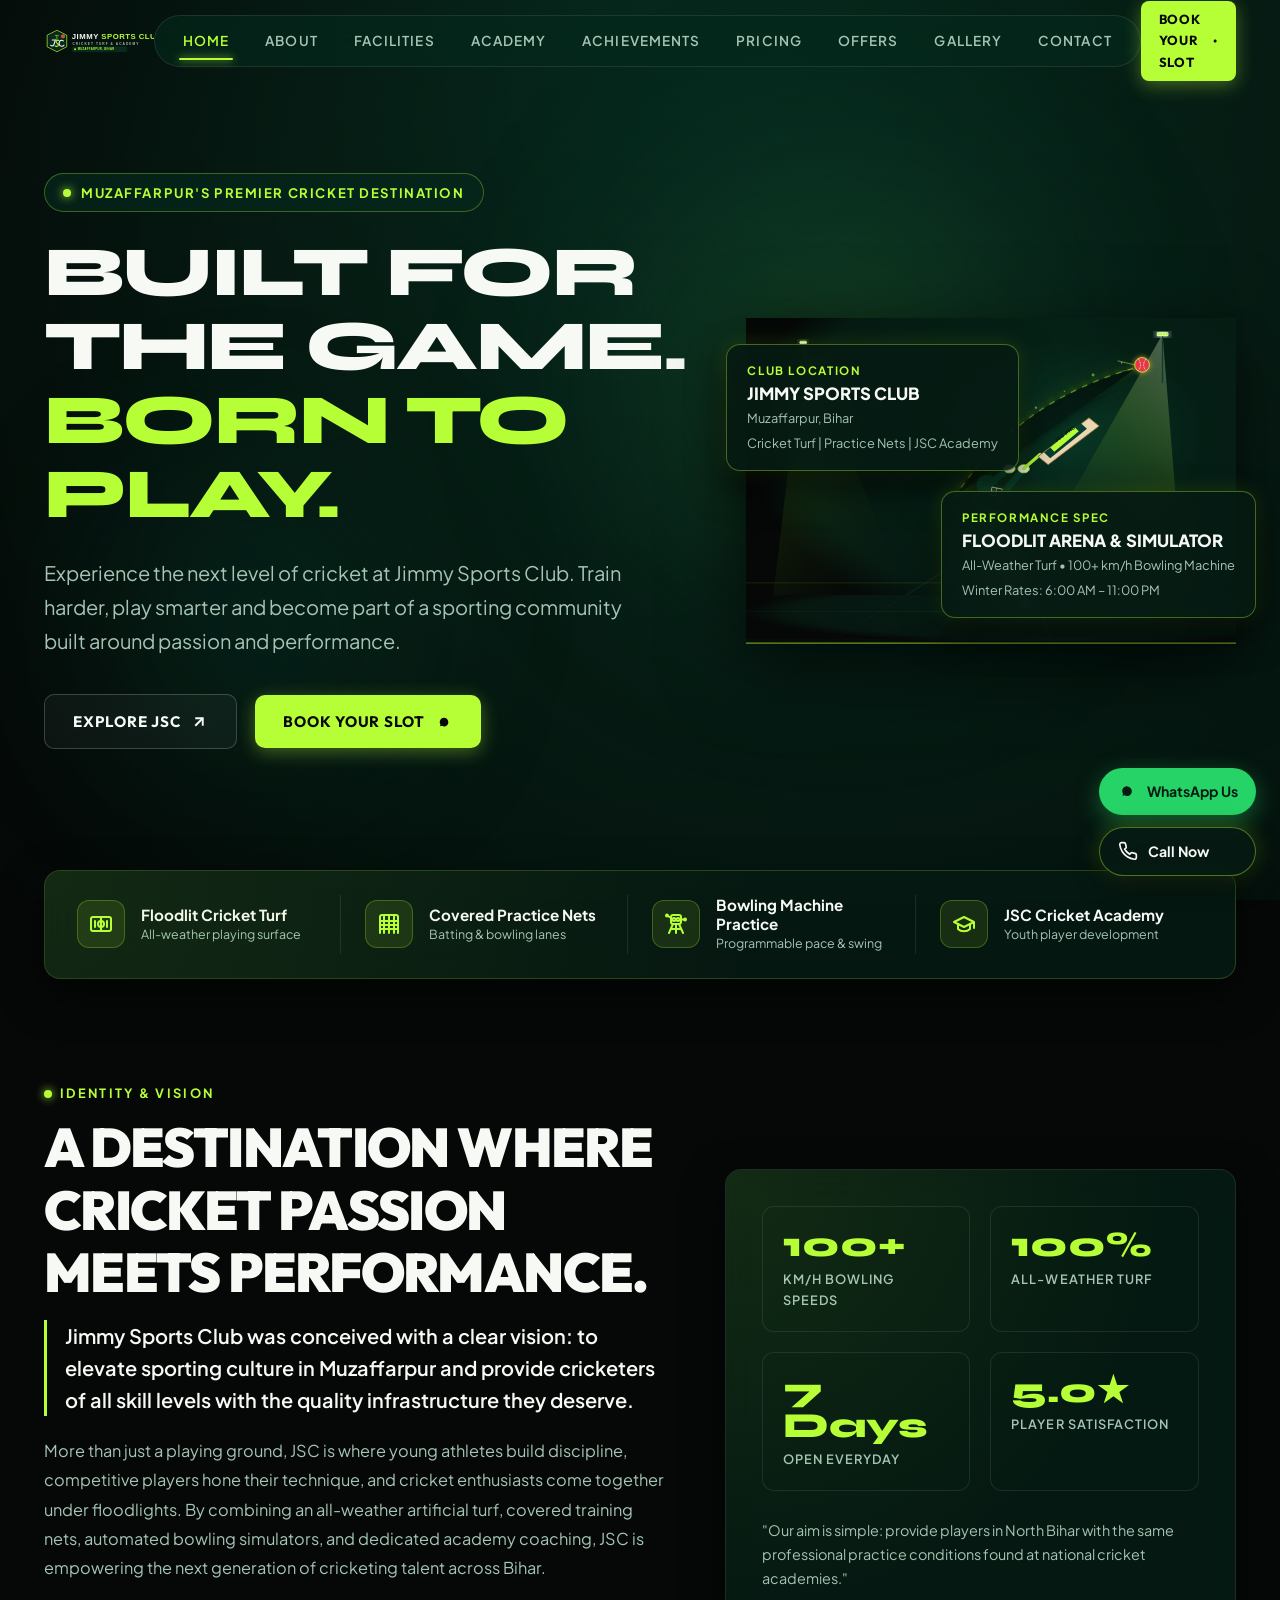
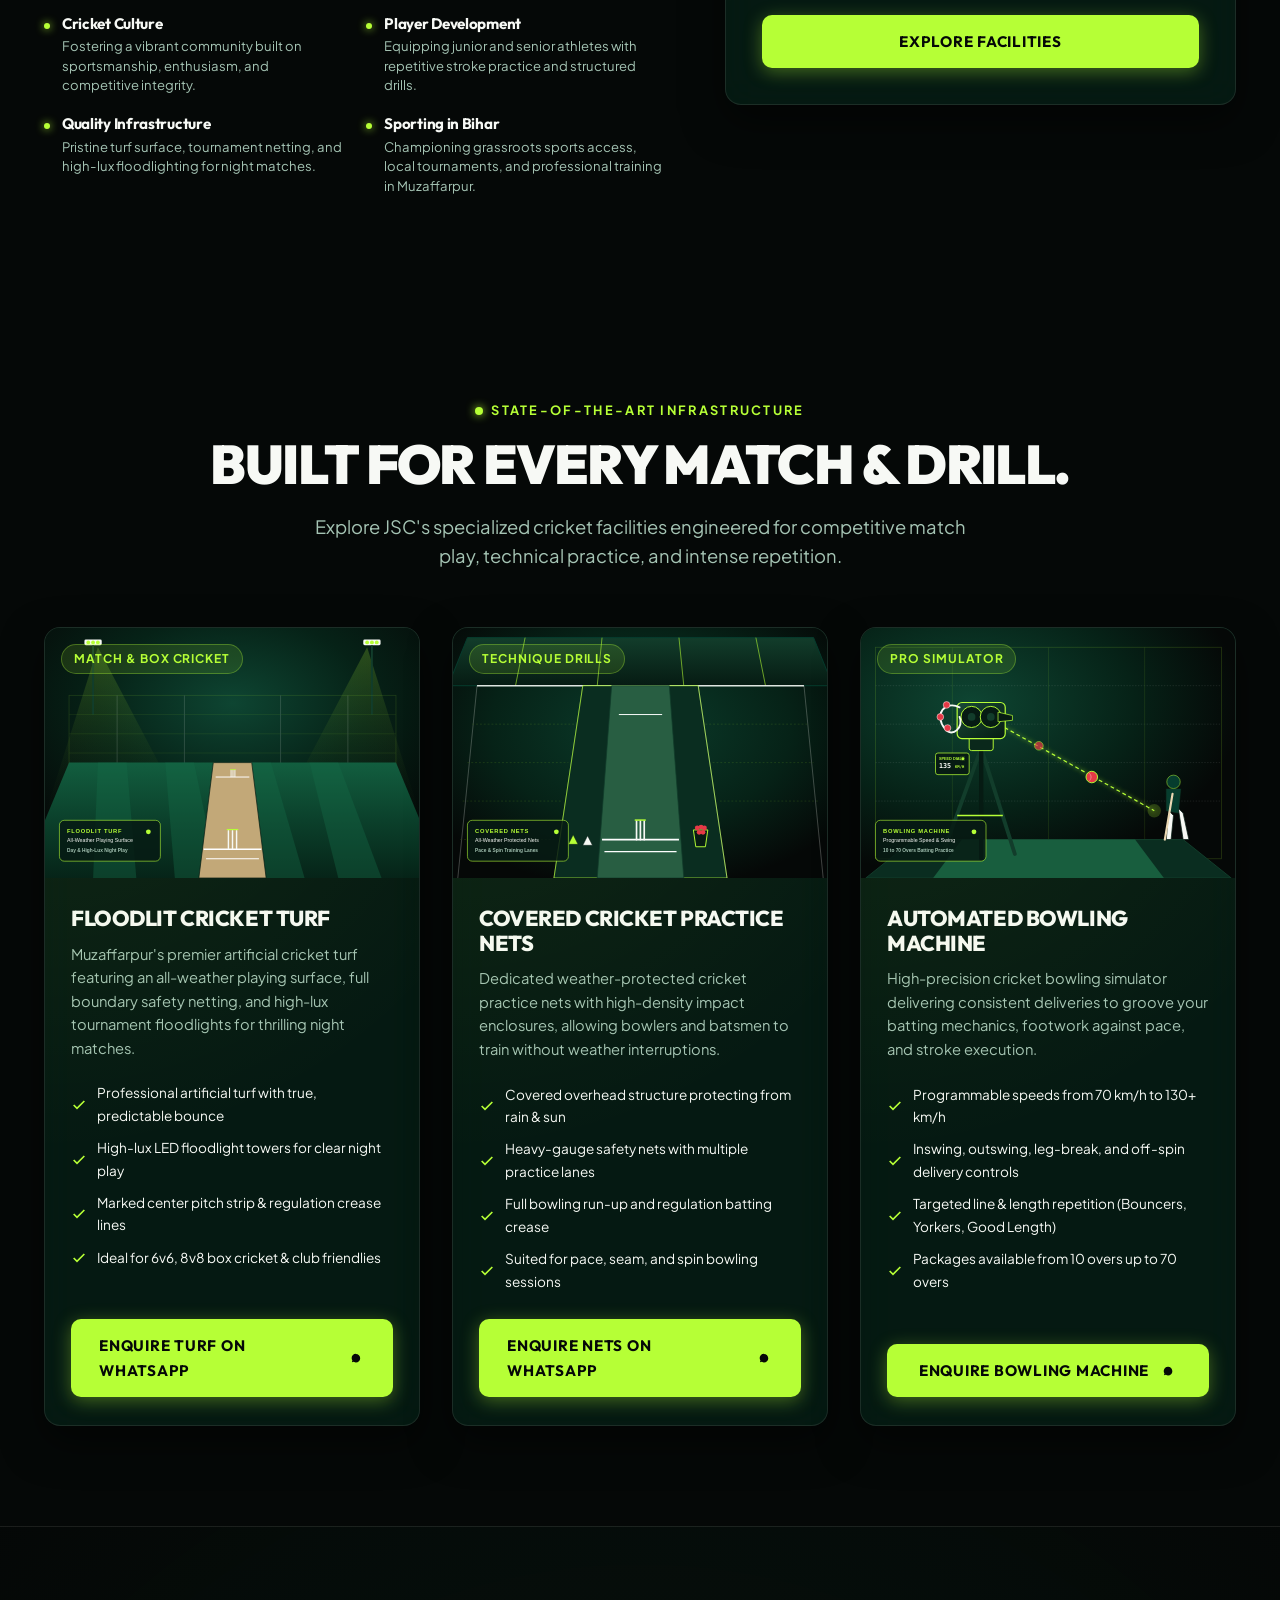
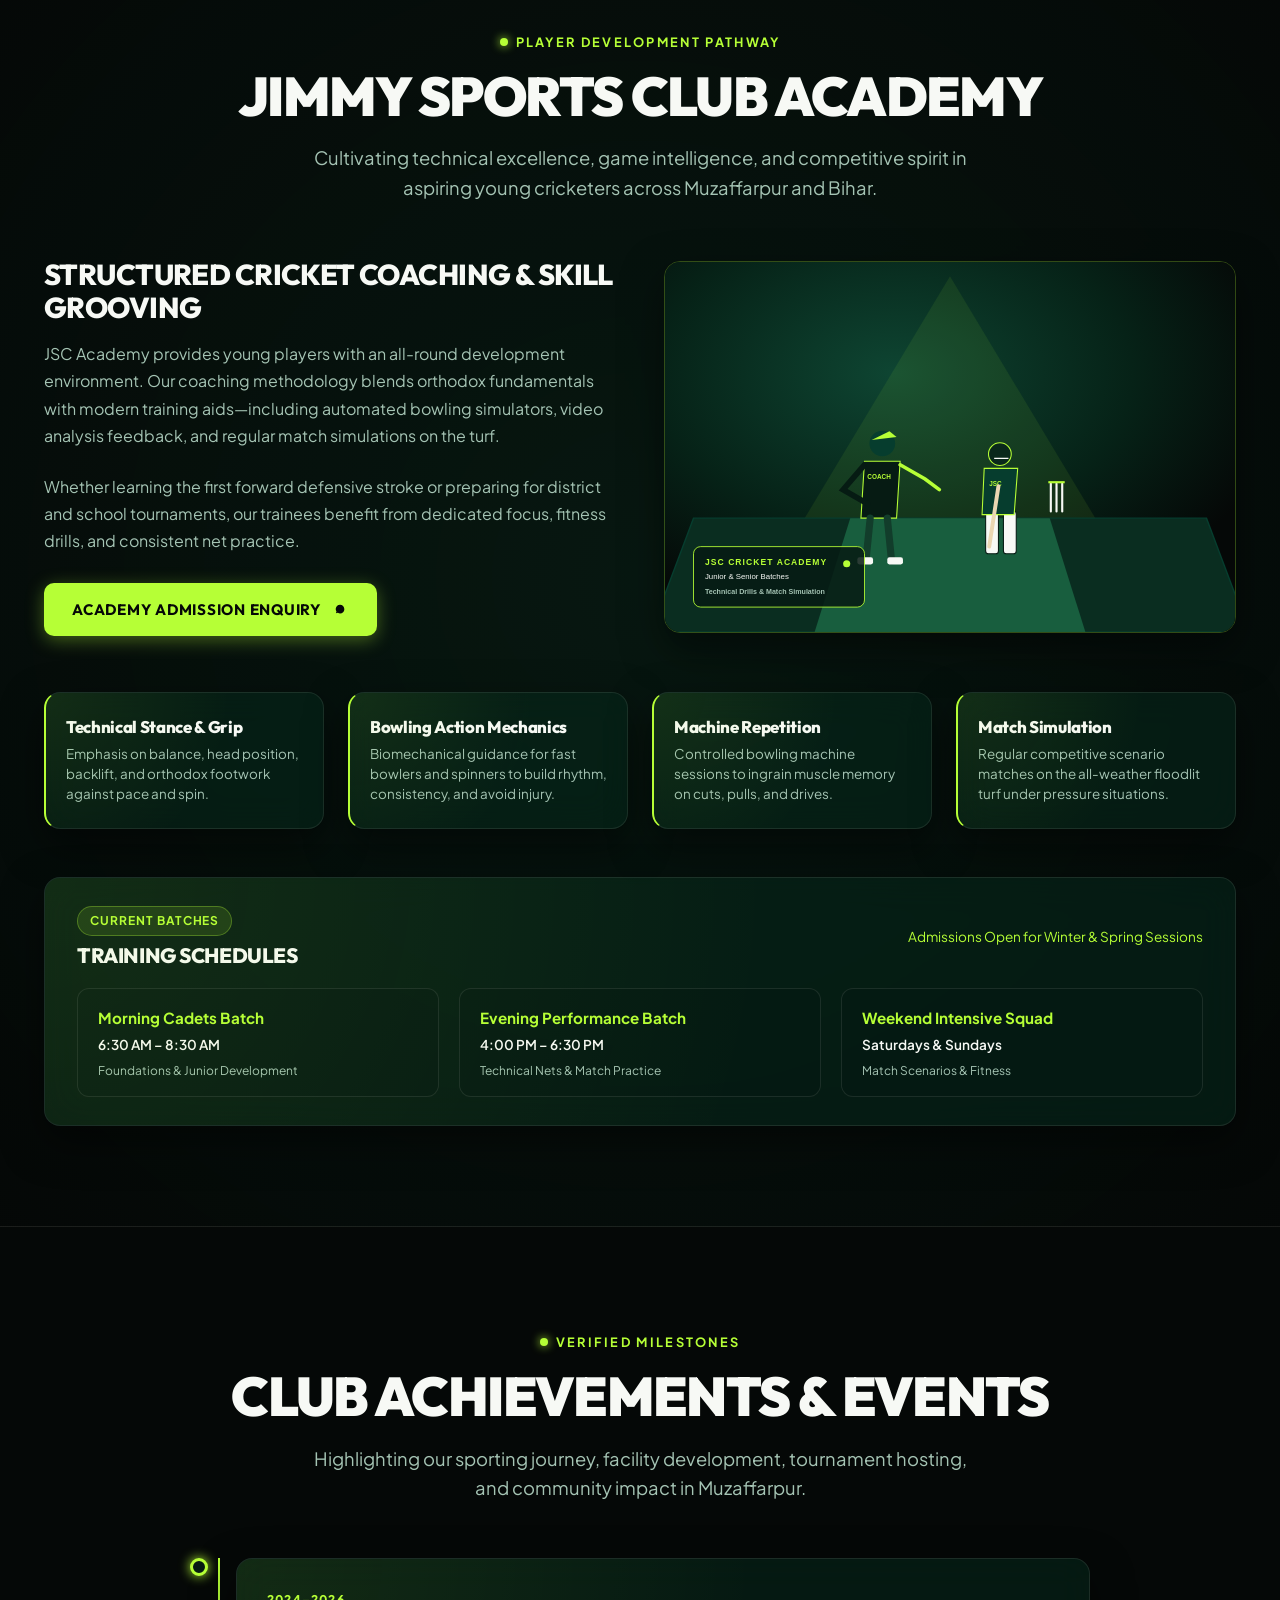
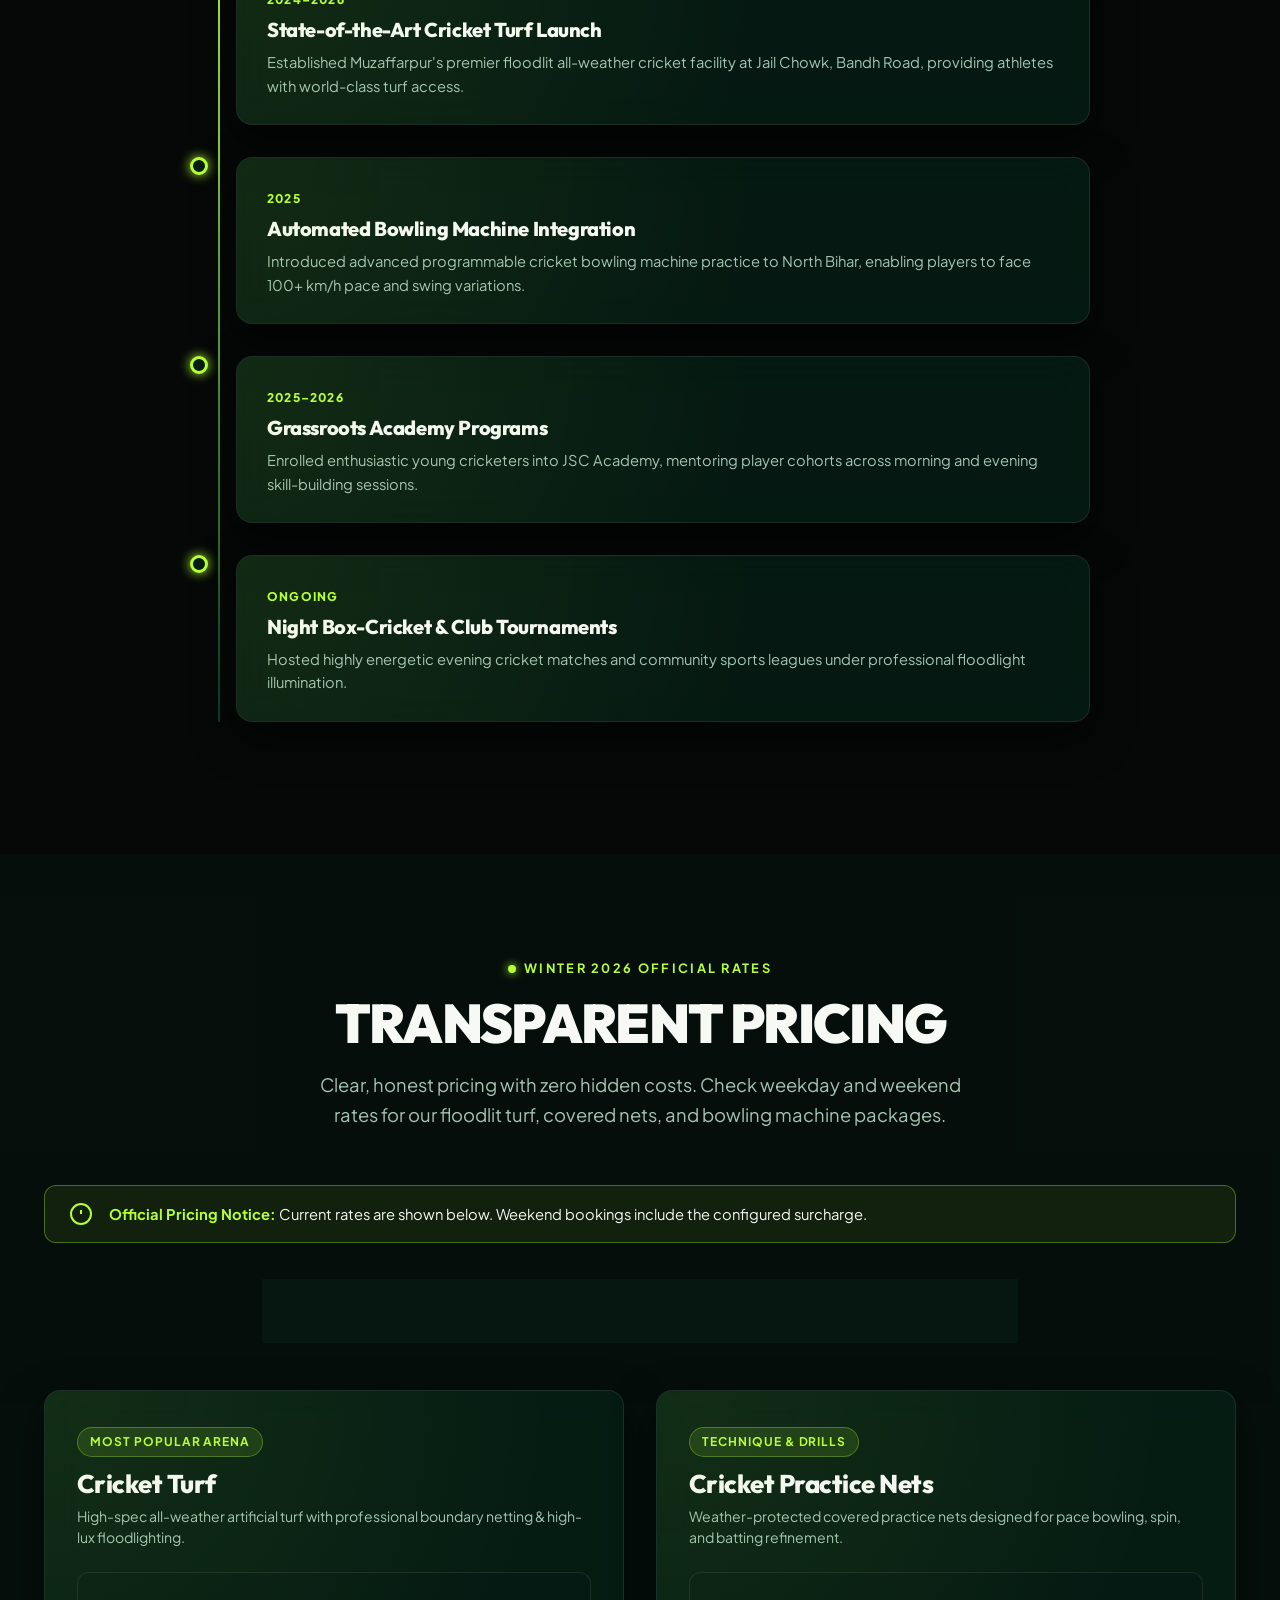
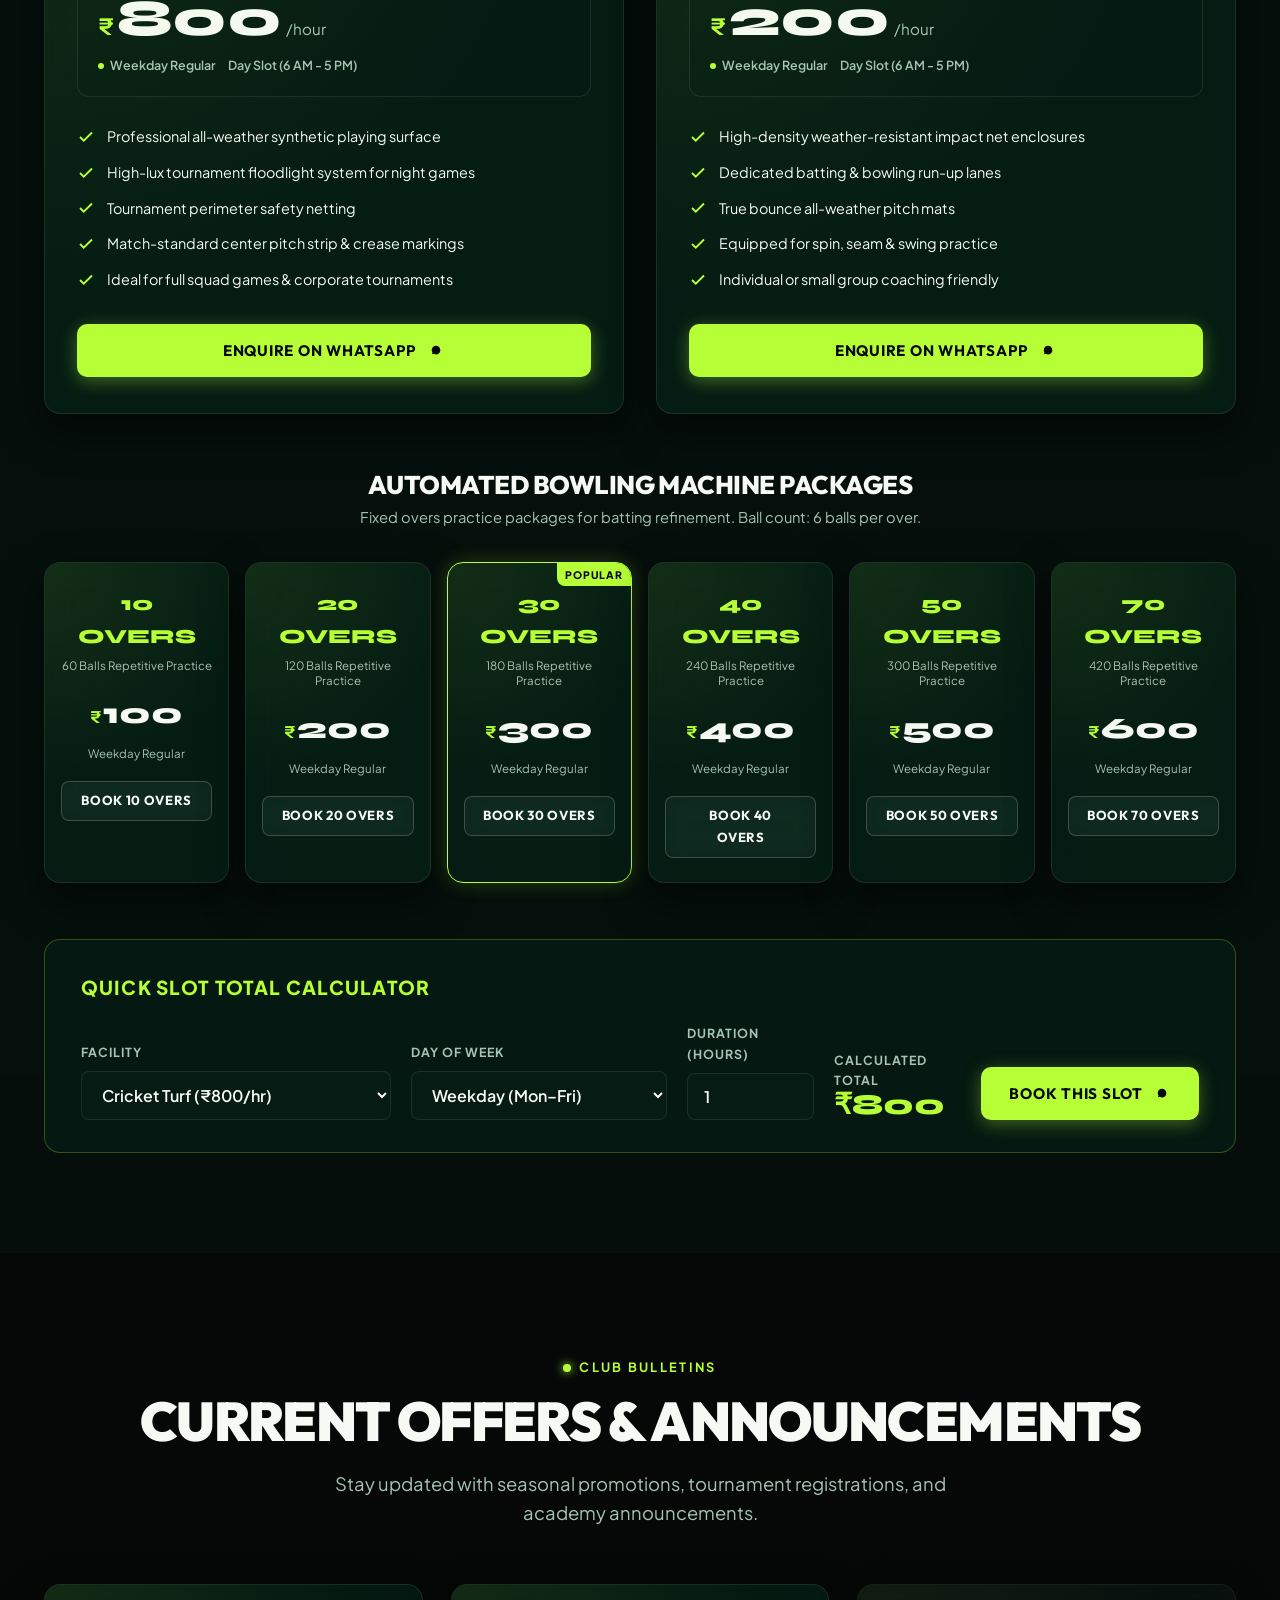
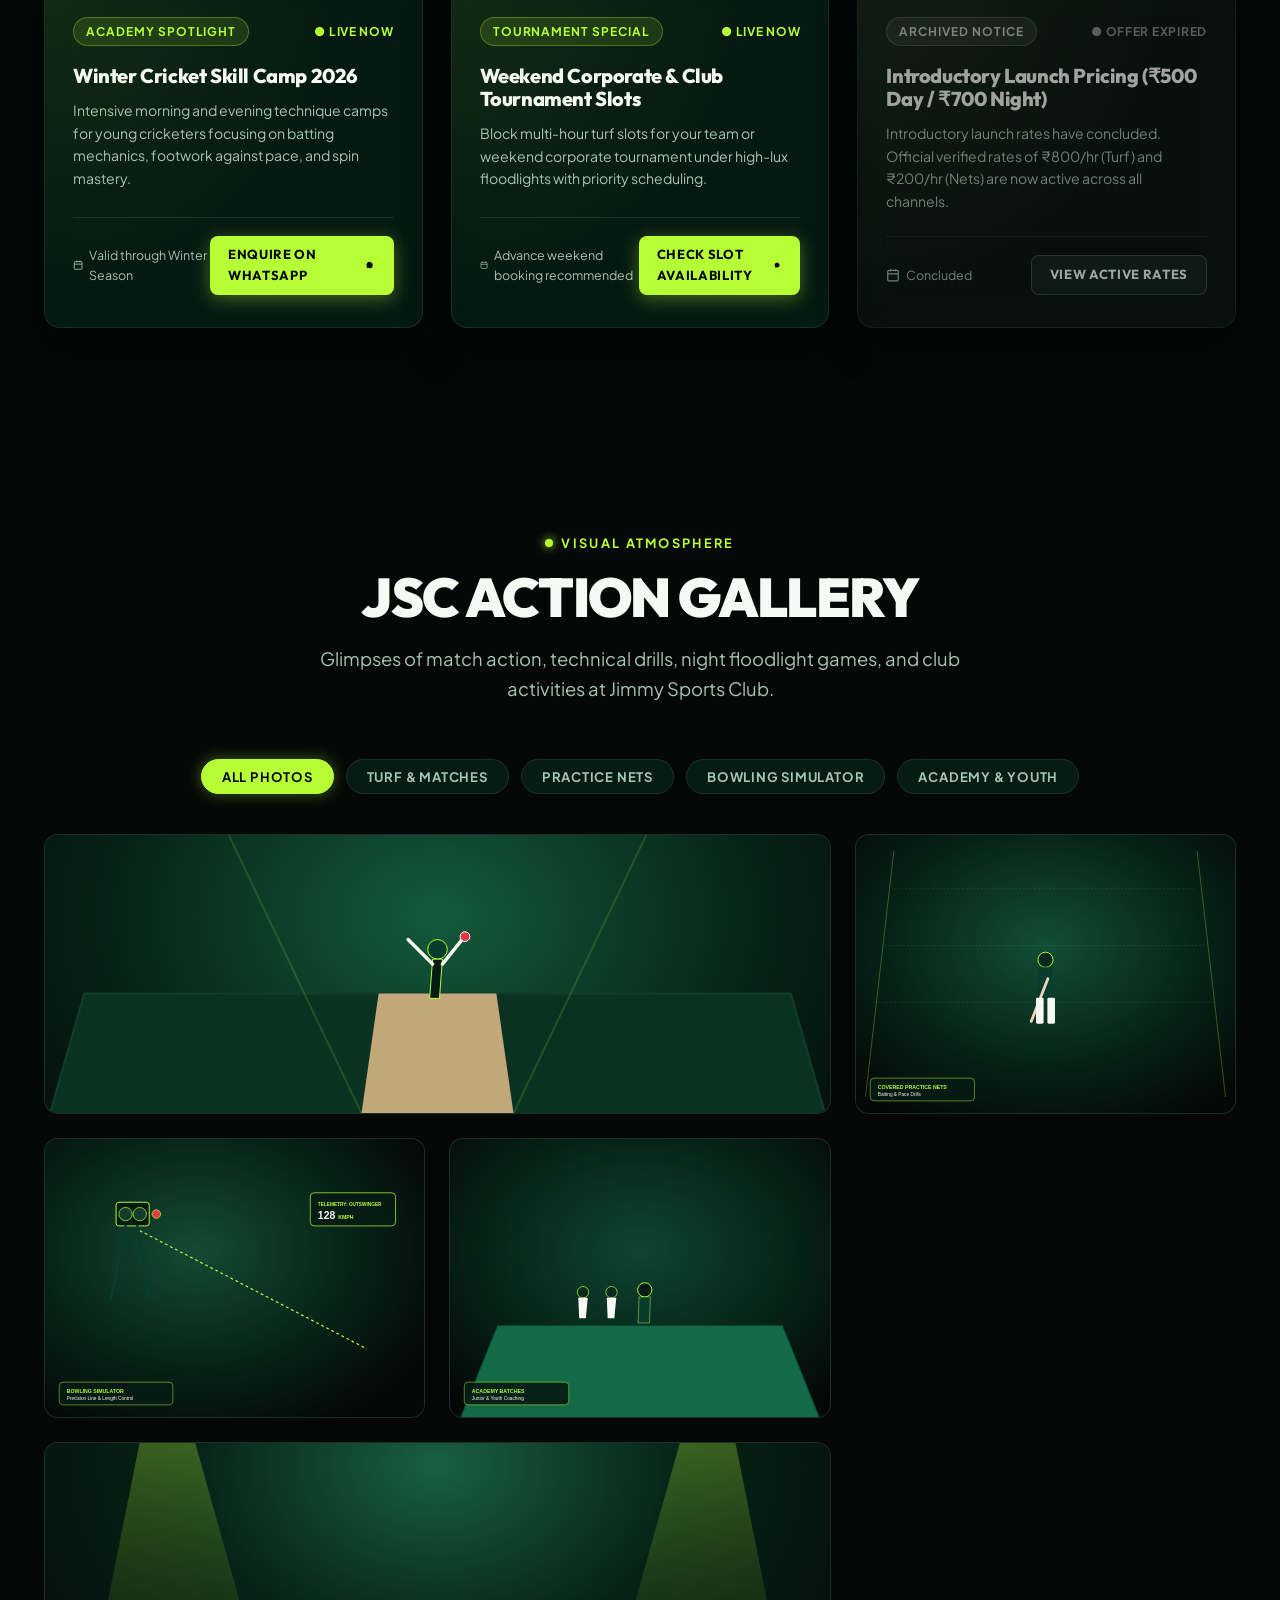
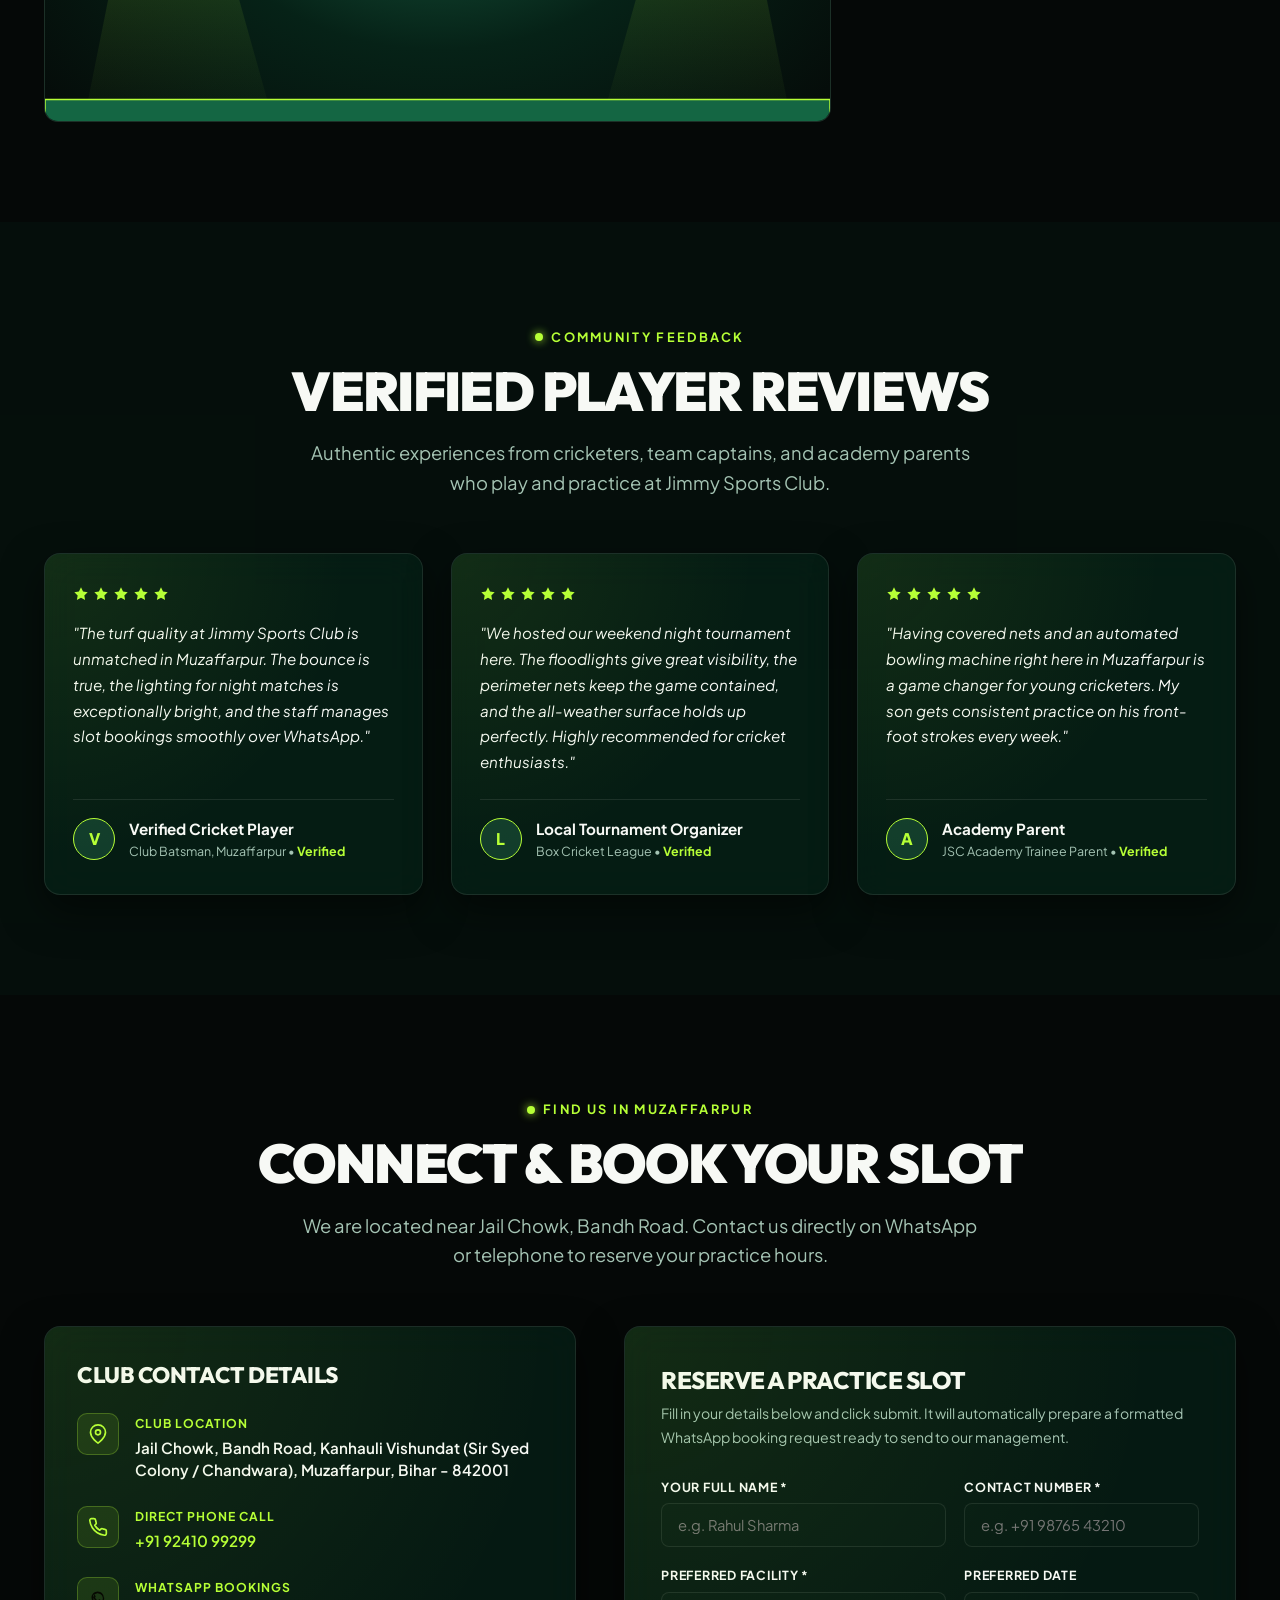
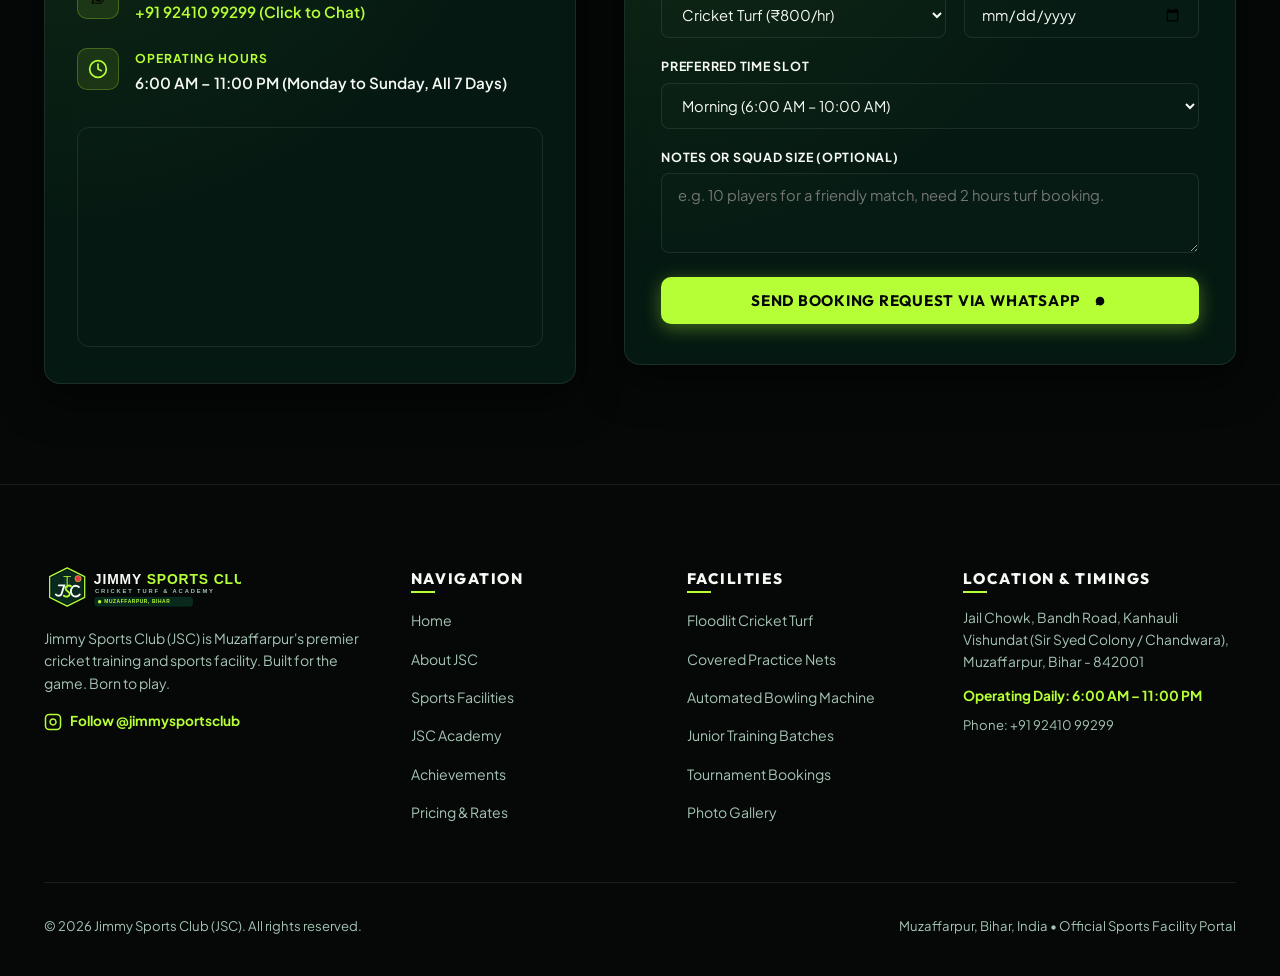
==== commit 0e68c7b1: "Add JSC content admin panel Co-authored-by: Copilot <223556219+Copilot@users.noreply.github.com>" ====
--- a/index.html
+++ b/index.html
@@ -575,8 +575,8 @@
     <section class="section-padding" id="pricing" style="background: rgba(6, 27, 19, 0.4);">
       <div class="container">
         <div class="section-header text-center reveal-on-scroll">
-          <span class="section-label">Official Rates &amp; Packages</span>
-          <h2 class="section-title">TRANSPARENT WINTER PRICING</h2>
+          <span class="section-label" id="pricing-season-label">Official Rates &amp; Packages</span>
+          <h2 class="section-title">TRANSPARENT PRICING</h2>
           <p class="section-subtitle">
             Clear, honest pricing with zero hidden costs. Check weekday and weekend rates for our floodlit turf, covered nets, and bowling machine packages.
           </p>
@@ -586,7 +586,7 @@
         <div class="pricing-disclaimer-banner reveal-on-scroll">
           <svg class="disclaimer-icon" viewBox="0 0 24 24" fill="none" stroke="currentColor" stroke-width="2"><circle cx="12" cy="12" r="10"/><line x1="12" y1="8" x2="12" y2="12"/><line x1="12" y1="16" x2="12.01" y2="16"/></svg>
           <div class="disclaimer-text">
-            <strong>Official Pricing Notice:</strong> Introductory launch offers have concluded. Please refer exclusively to the official winter rates displayed on this page. (Old promotional turf rates of ₹500/day and ₹700/night are no longer applicable).
+            <strong>Official Pricing Notice:</strong> Current rates are shown below. Weekend bookings include the configured surcharge.
           </div>
         </div>
 
@@ -598,7 +598,7 @@
               <input type="checkbox" id="pricing-day-type-toggle" aria-label="Toggle Weekend Pricing">
               <span class="switch-slider"></span>
             </label>
-            <span class="switch-label text-lime">Weekend (+20%)</span>
+            <span class="switch-label text-lime" id="pricing-weekend-label">Weekend (+20%)</span>
           </div>
 
           <div class="period-select-wrap">
@@ -642,7 +642,7 @@
               <label class="calc-label" for="calc-daytype">Day Of Week</label>
               <select class="calc-input" id="calc-daytype">
                 <option value="weekday">Weekday (Mon–Fri)</option>
-                <option value="weekend">Weekend (+20% Sat–Sun)</option>
+                <option value="weekend" id="calc-weekend-option">Weekend (+20% Sat–Sun)</option>
               </select>
             </div>
 
@@ -776,10 +776,11 @@
     </section>
 
     <!-- Lightbox Modal -->
-    <div class="lightbox-modal" id="gallery-lightbox" role="dialog" aria-modal="true" aria-label="Image Lightbox">
+    <div class="lightbox-modal" id="gallery-lightbox" role="dialog" aria-modal="true" aria-label="Gallery Lightbox">
       <button class="lightbox-close-btn" id="lightbox-close" aria-label="Close Lightbox">&times;</button>
       <div class="lightbox-image-wrap">
         <img src="" alt="" id="lightbox-img">
+        <video id="lightbox-video" controls playsinline hidden></video>
         <p class="lightbox-caption-text" id="lightbox-caption"></p>
       </div>
     </div>
@@ -1039,6 +1040,7 @@
 
   <!-- Scripts -->
   <script src="assets/js/jsc-config.js"></script>
+  <script src="assets/js/site-content.js"></script>
   <script src="assets/js/pricing.js"></script>
   <script src="assets/js/main.js"></script>
 </body>
--- a/assets/css/components.css
+++ b/assets/css/components.css
@@ -1171,12 +1171,18 @@
   position: relative;
 }
 
-.lightbox-image-wrap img {
+.lightbox-image-wrap img,
+.lightbox-image-wrap video {
   max-width: 100%;
   max-height: 75vh;
   border-radius: 12px;
   box-shadow: 0 20px 60px rgba(0, 0, 0, 0.9);
   border: 1px solid var(--color-subtle-lime-border);
+}
+
+#lightbox-img[hidden],
+#lightbox-video[hidden] {
+  display: none;
 }
 
 .lightbox-caption-text {
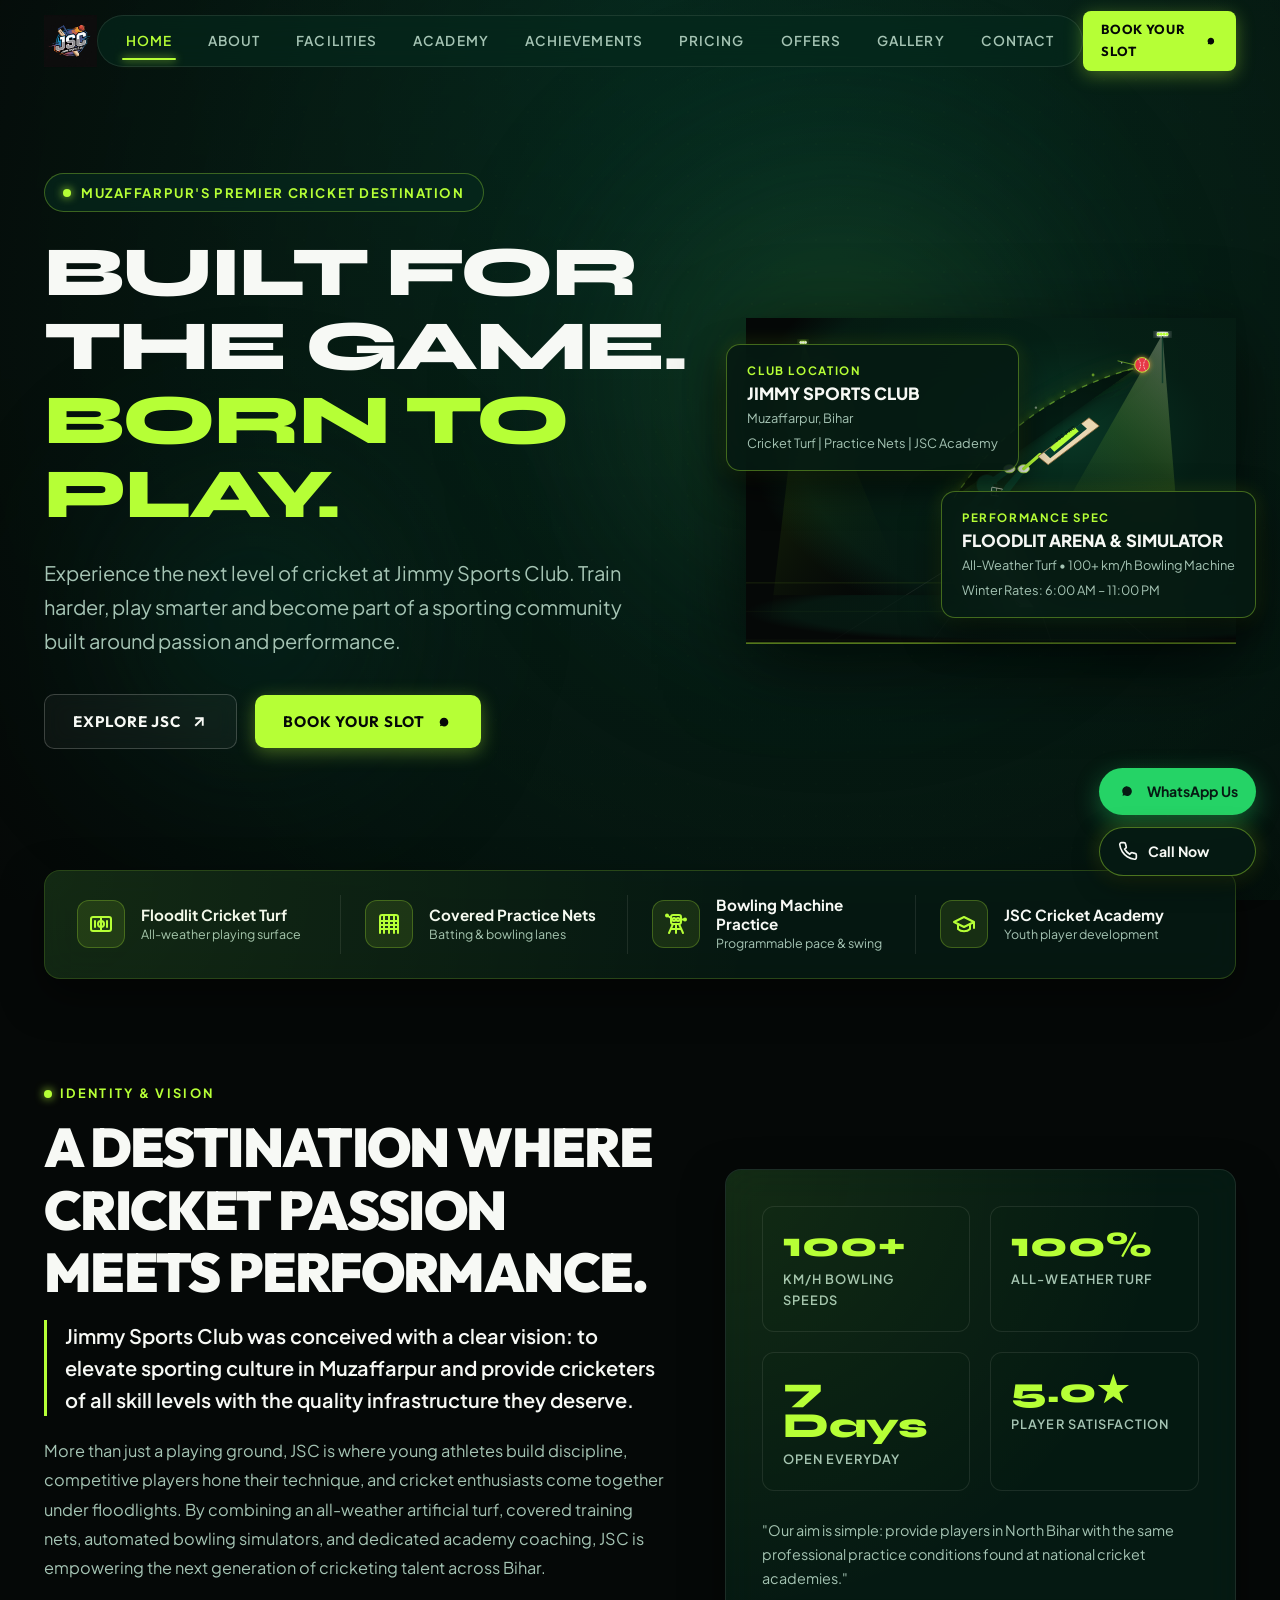
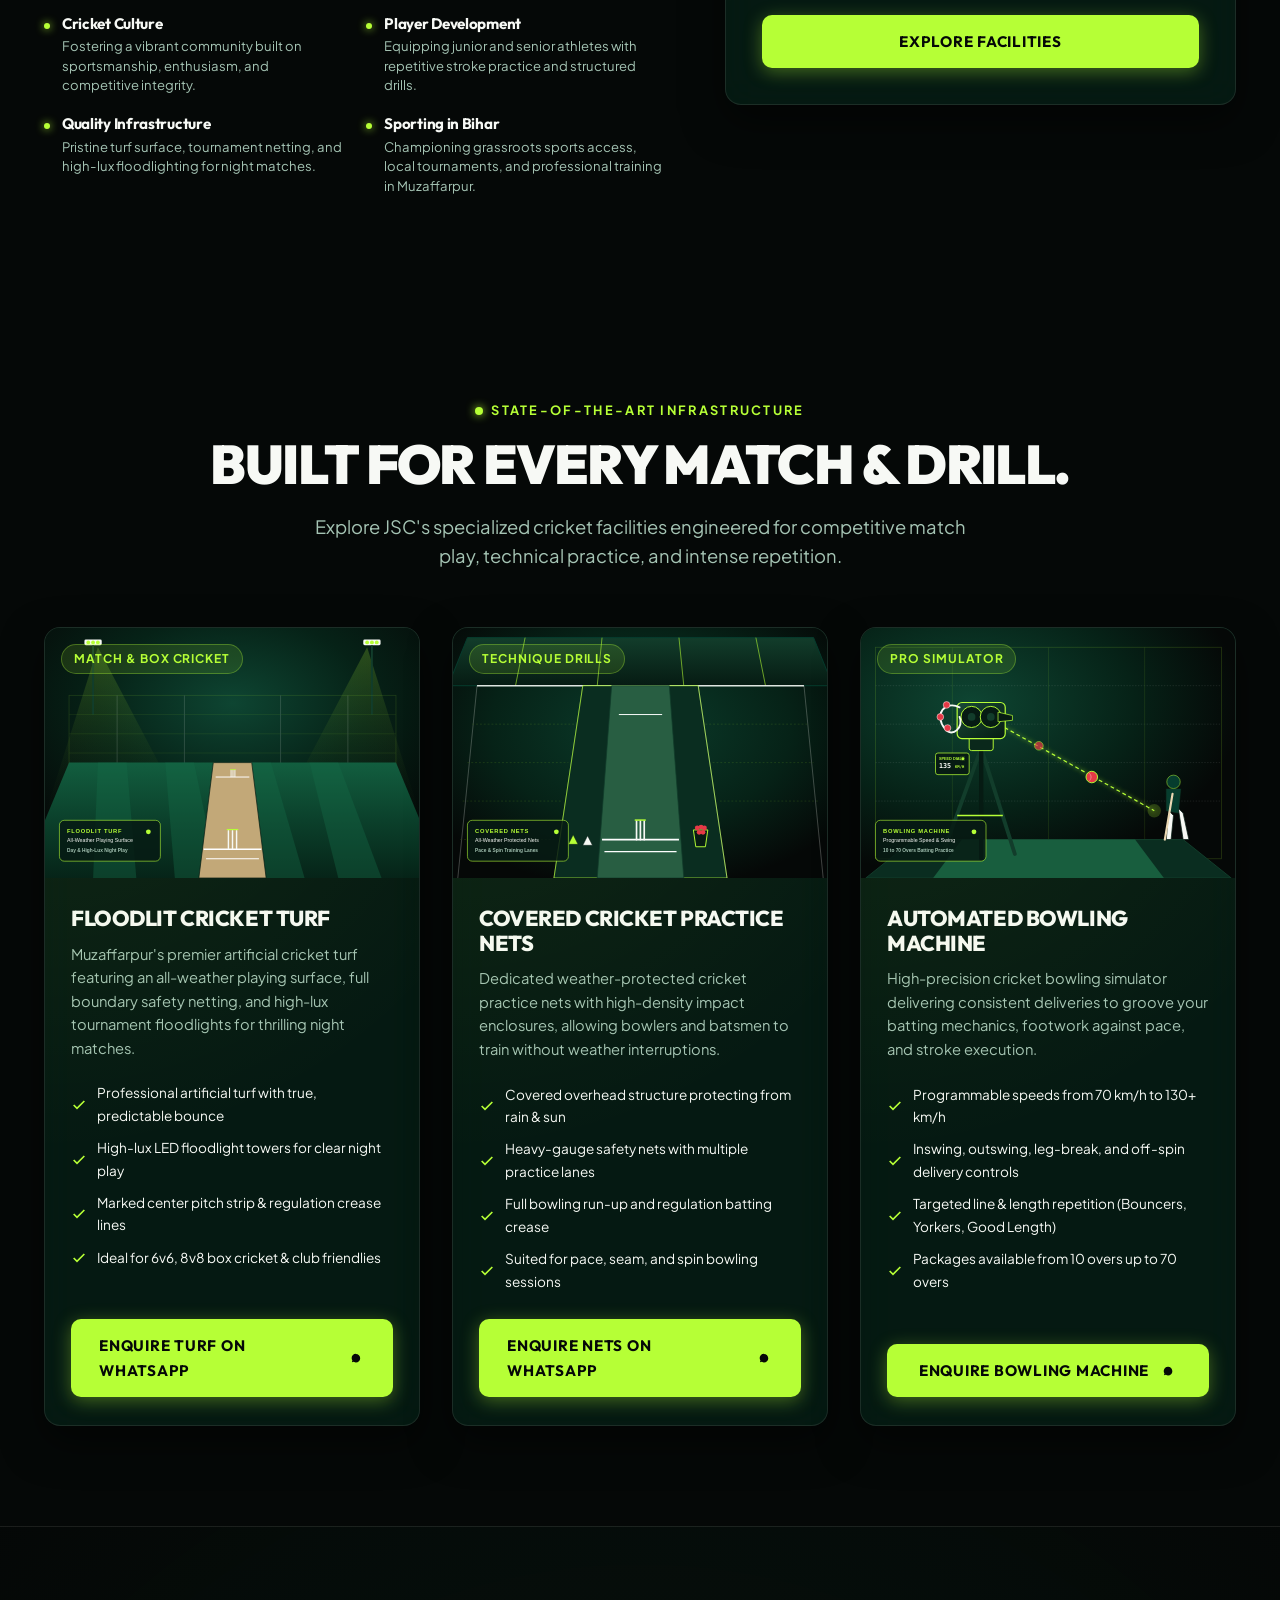
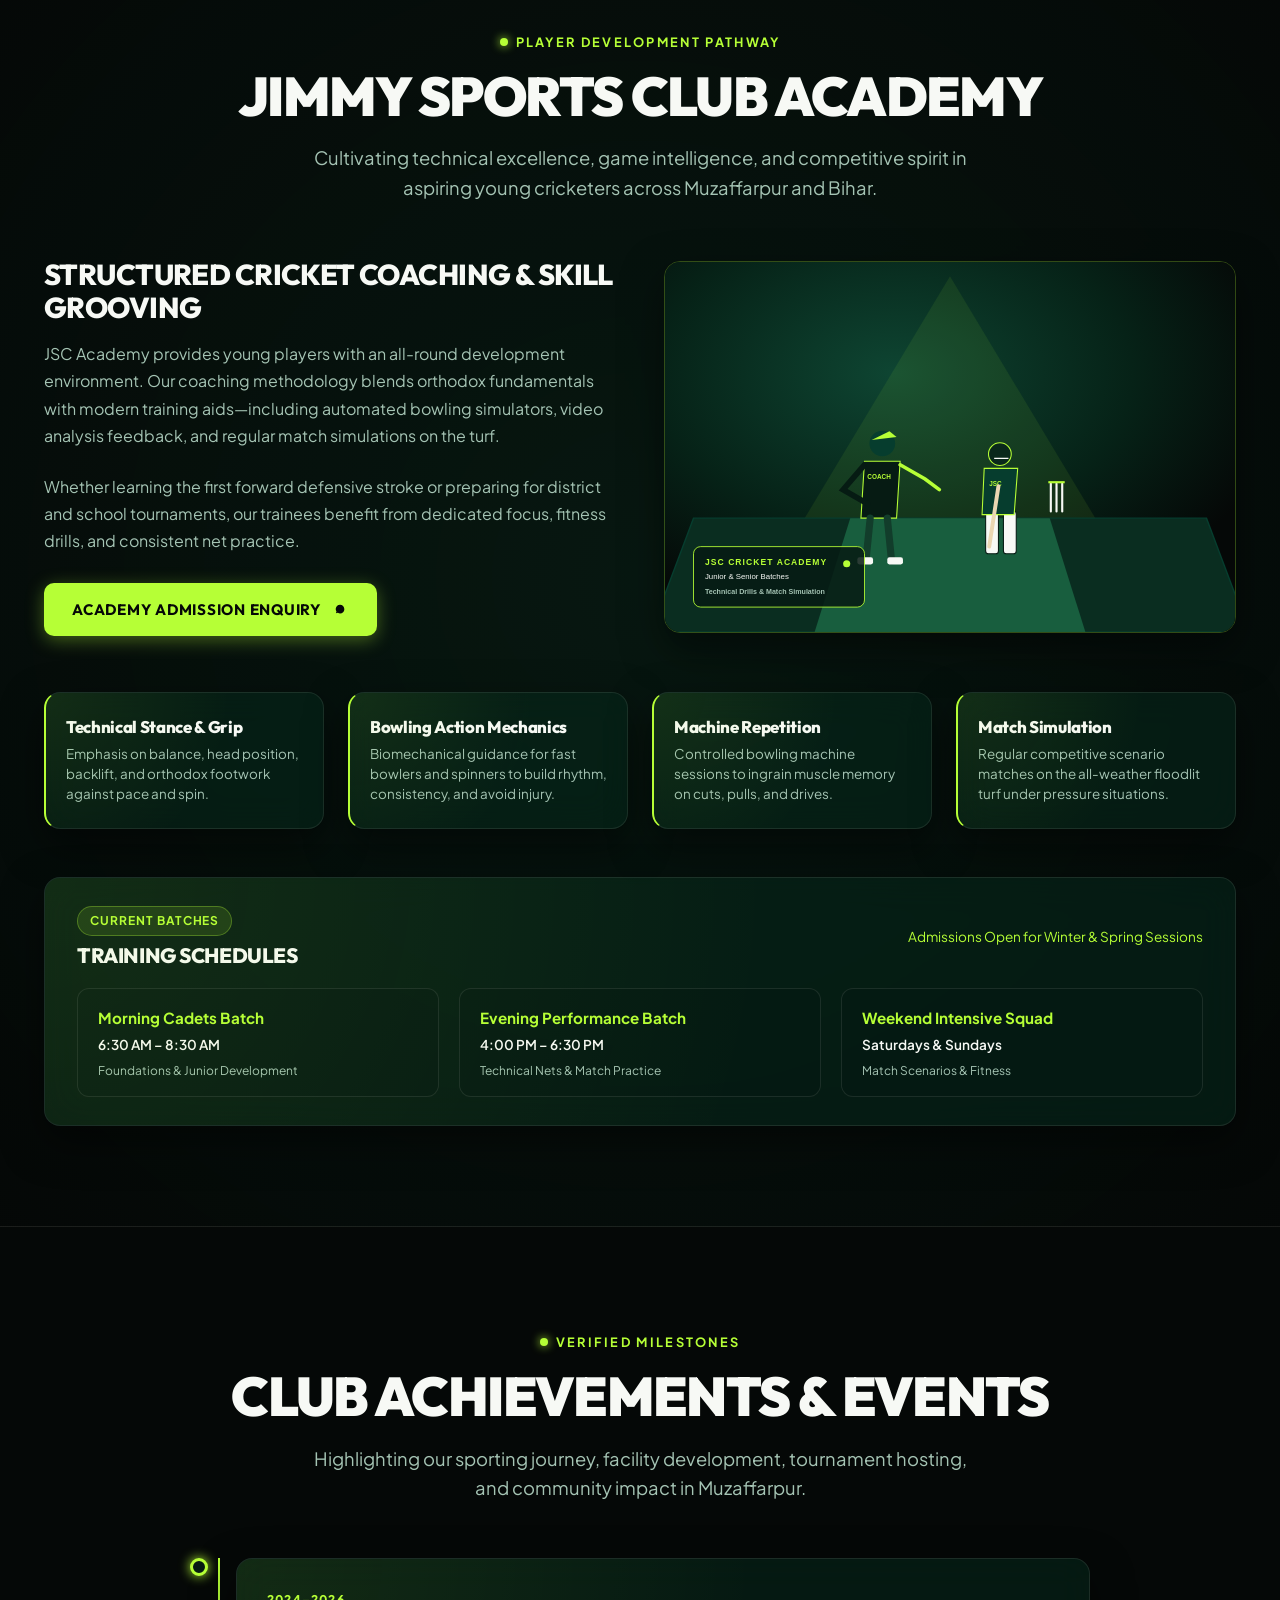
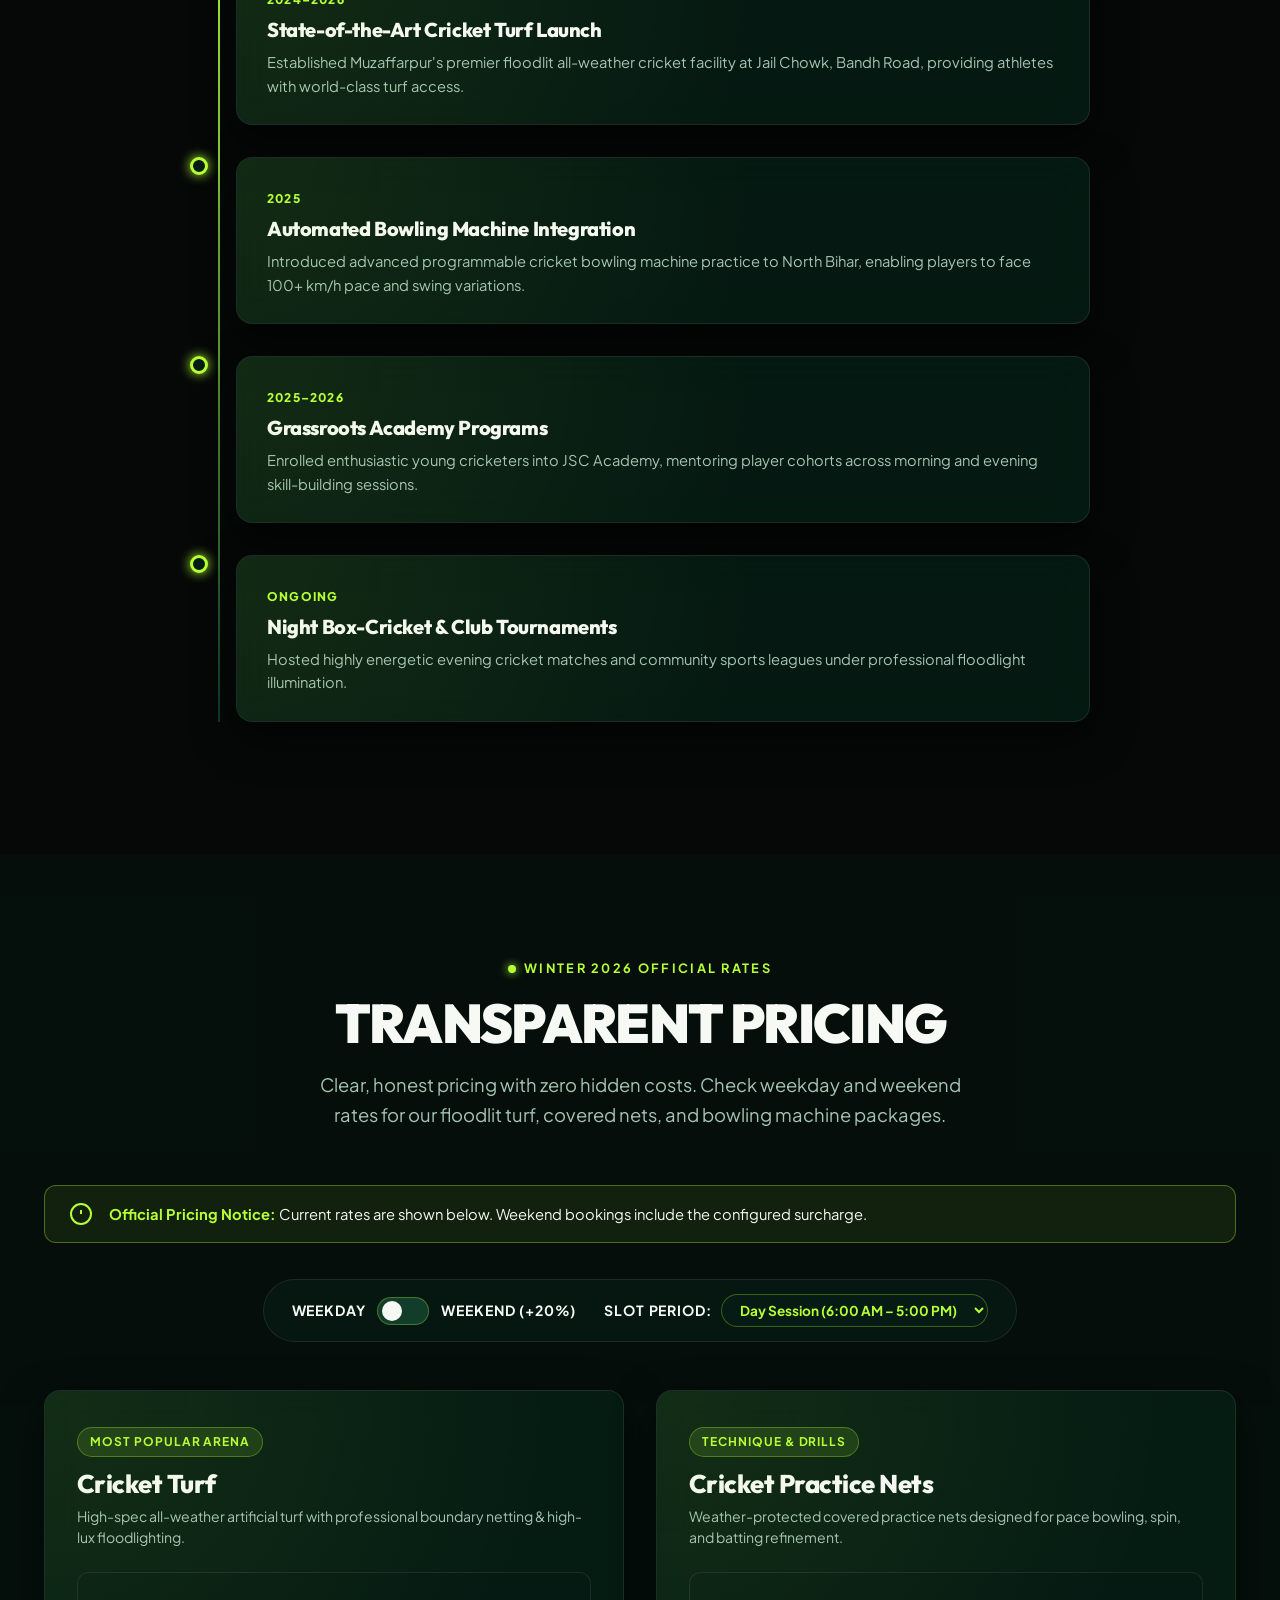
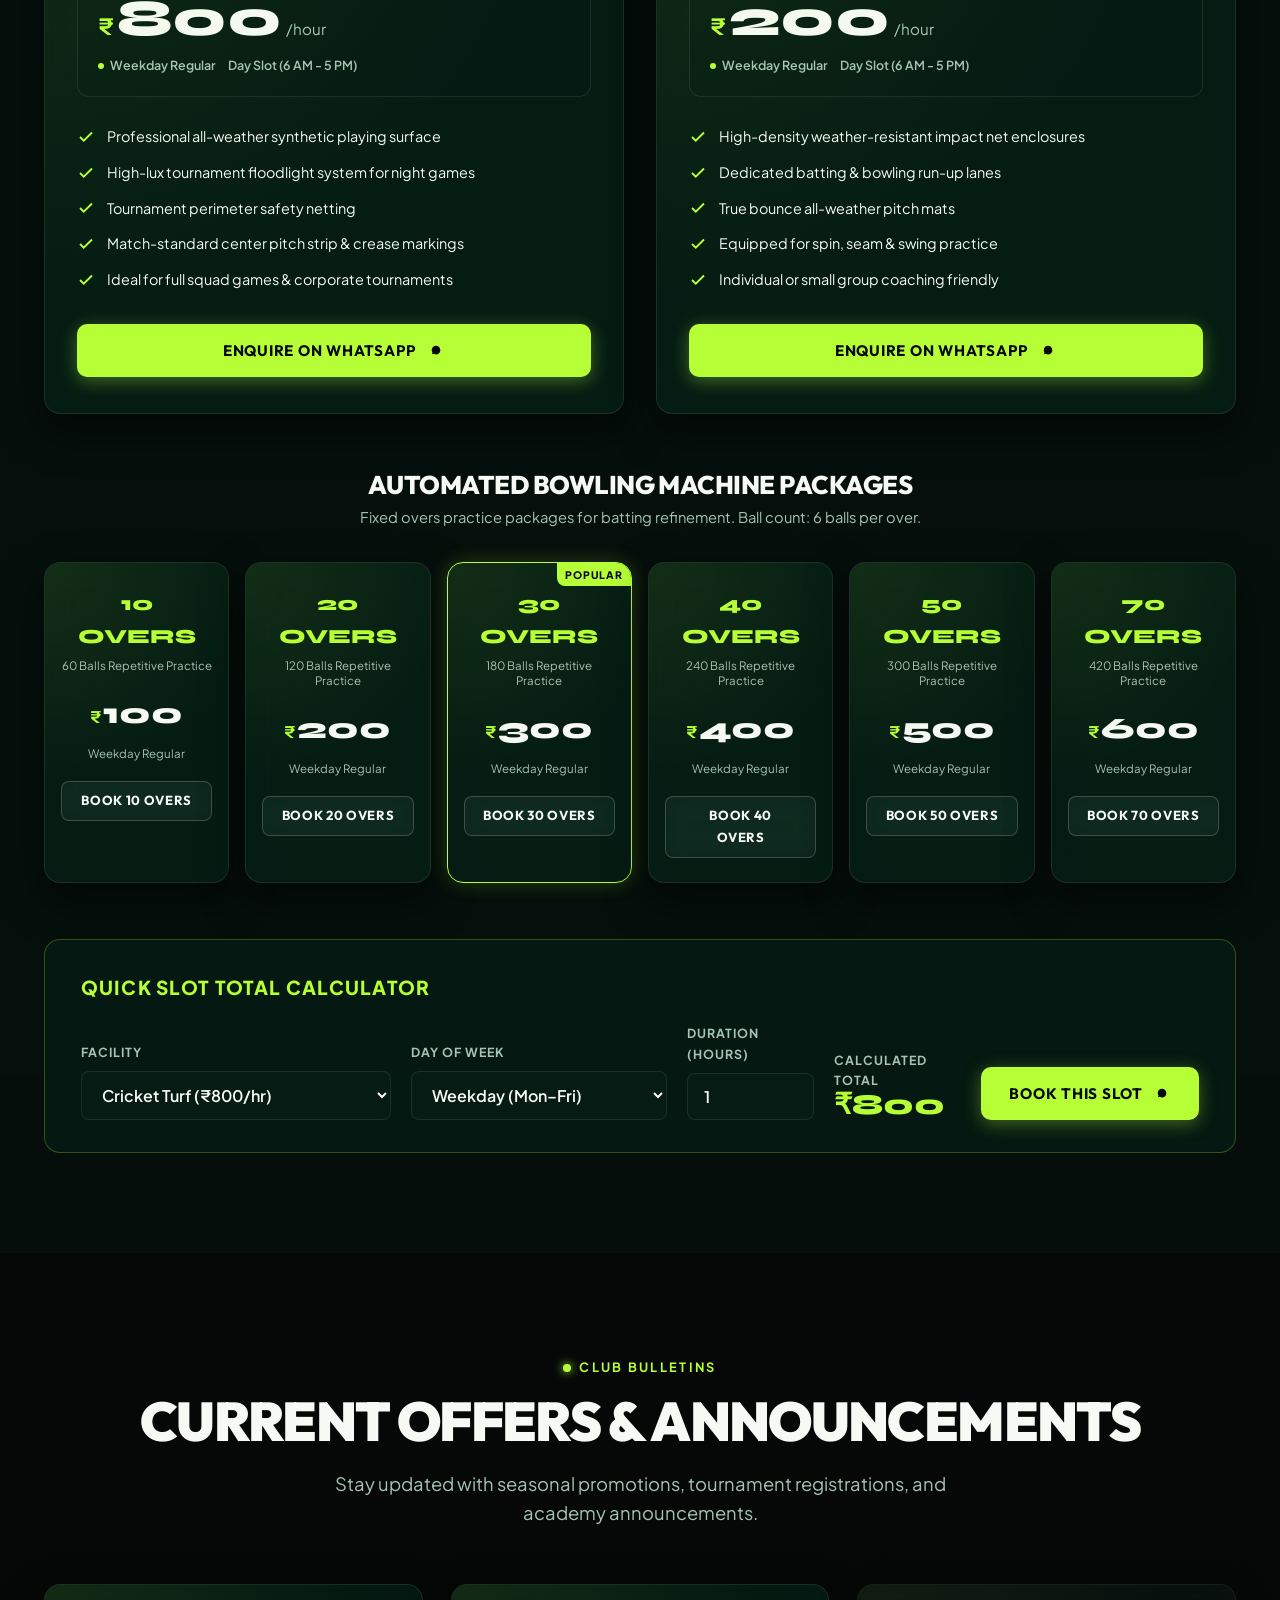
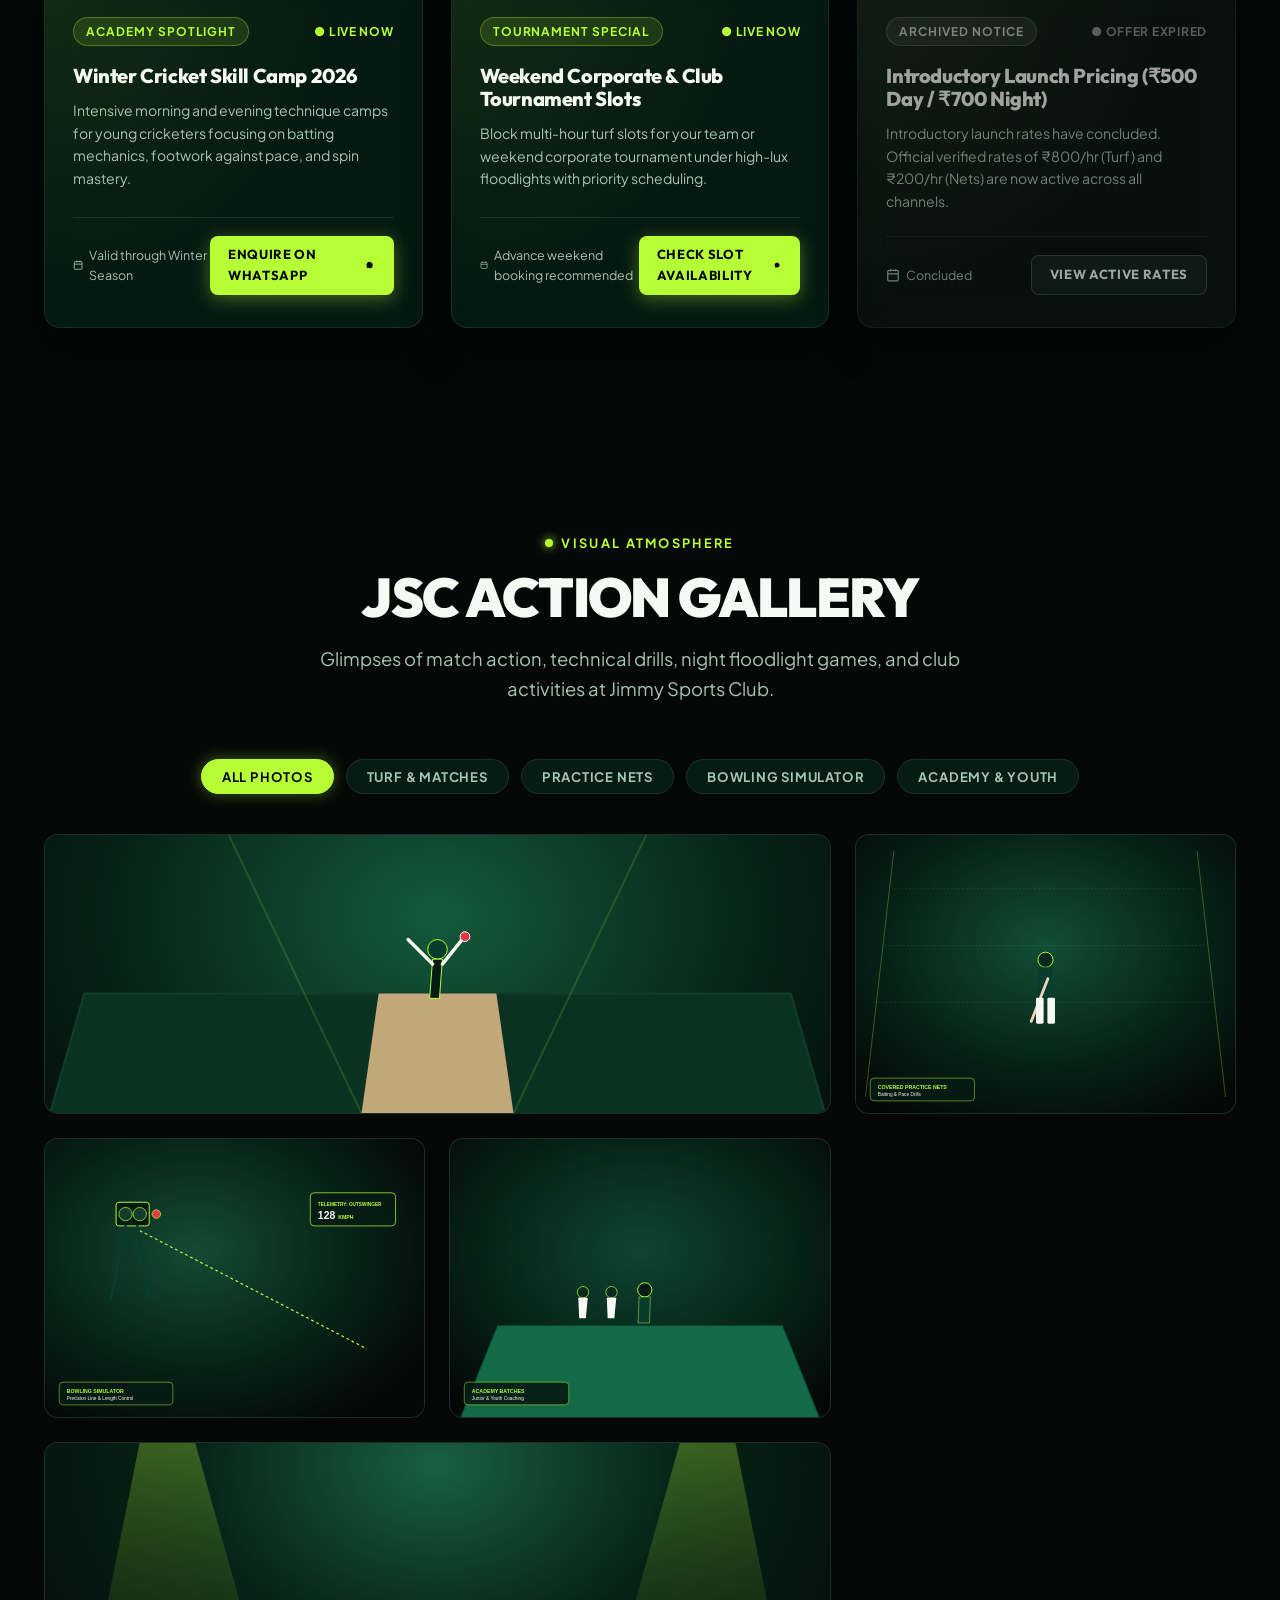
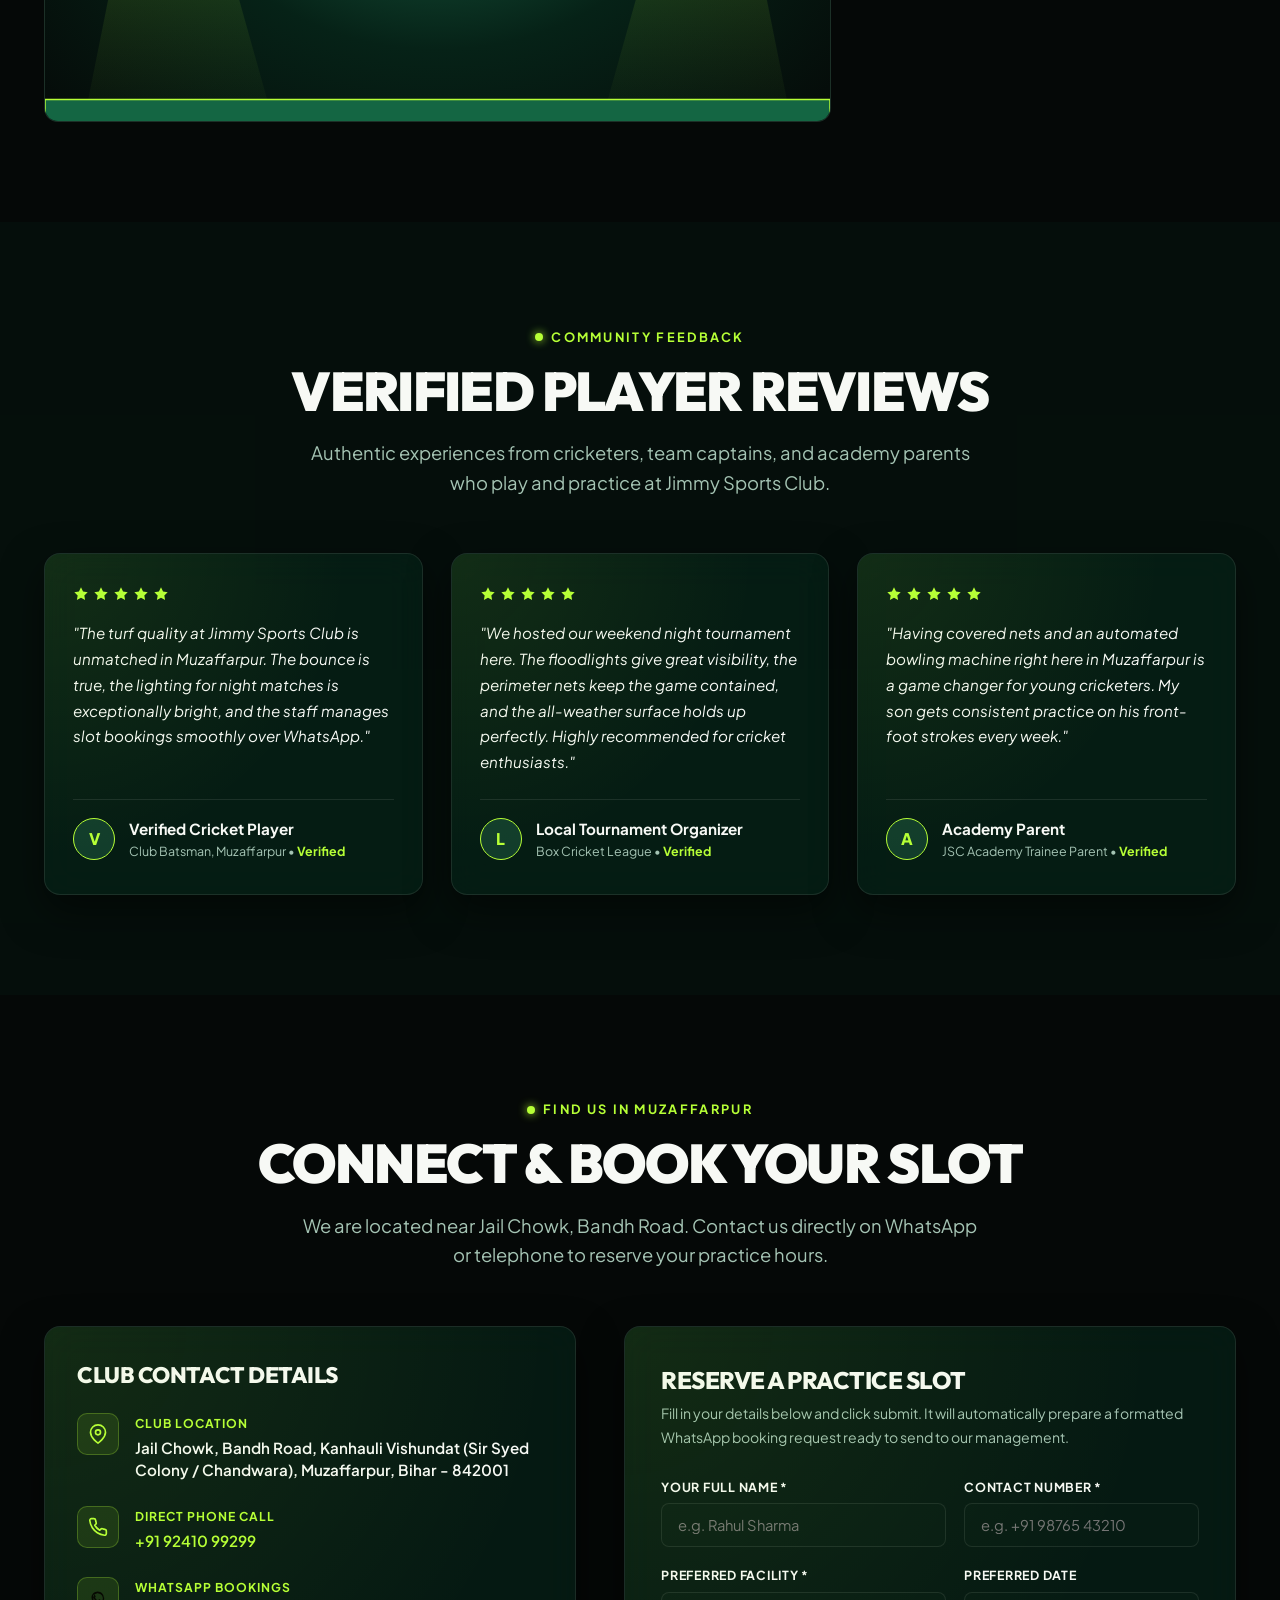
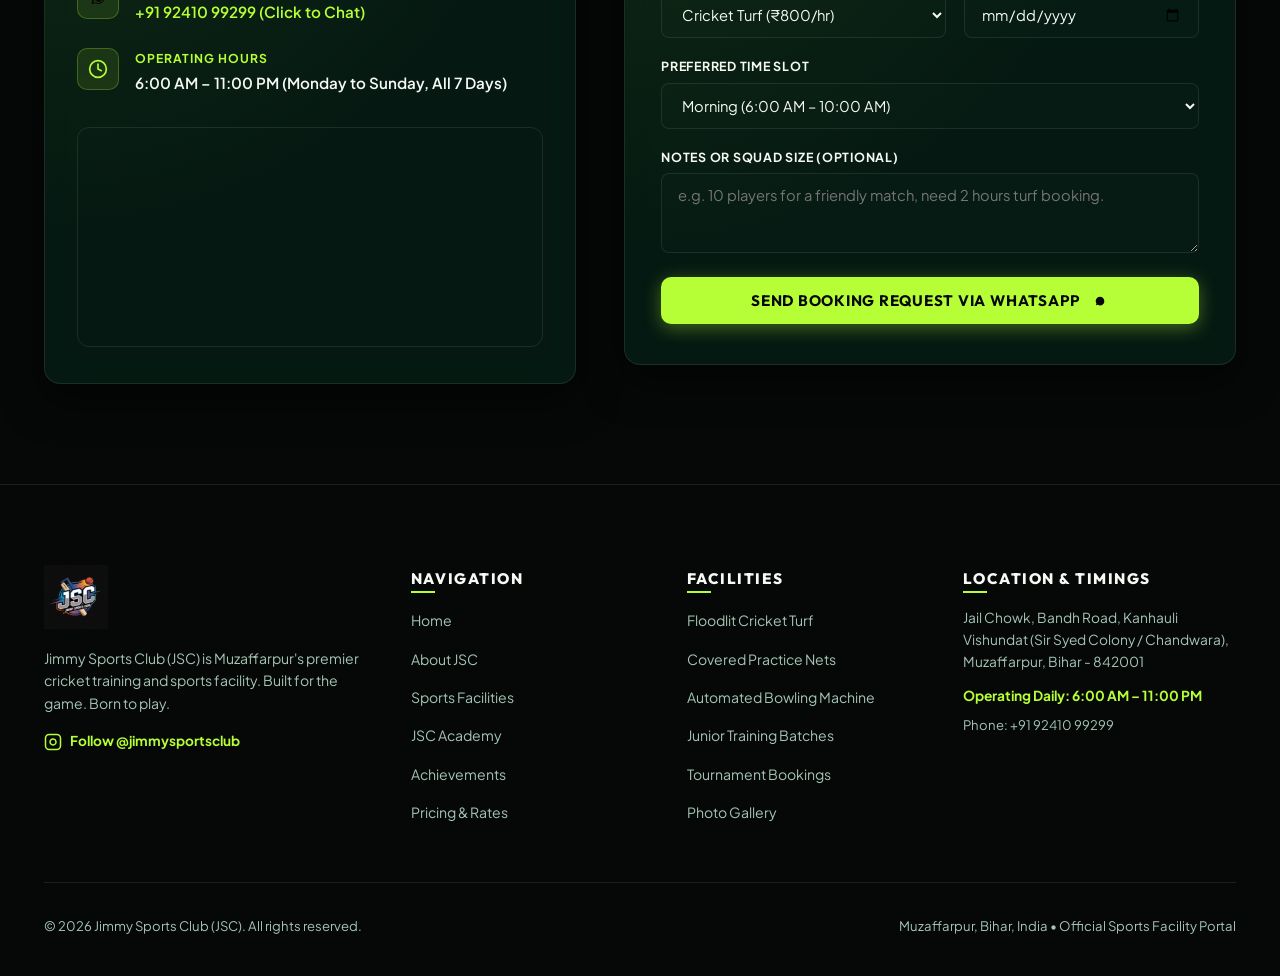
==== commit 0e9f7b6d: "Update live site with homepage CMS Co-authored-by: Copilot <223556219+Copilot@users.noreply.github.c" ====
--- a/index.html
+++ b/index.html
@@ -27,8 +27,8 @@
   <meta name="twitter:image" content="https://jimmysportsclub.com/assets/images/hero/cricket-hero-silhouette.svg">
 
   <!-- Favicon -->
-  <link rel="icon" type="image/svg+xml" href="favicon.svg">
-  <link rel="apple-touch-icon" href="favicon.svg">
+  <link rel="icon" type="image/jpeg" href="assets/logo/logo.jpg">
+  <link rel="apple-touch-icon" href="assets/logo/logo.jpg">
 
   <!-- Stylesheets -->
   <link rel="stylesheet" href="assets/css/style.css">
@@ -42,7 +42,7 @@
     "name": "Jimmy Sports Club",
     "alternateName": "JSC",
     "url": "https://jimmysportsclub.com",
-    "logo": "https://jimmysportsclub.com/assets/logo/jsc-logo.svg",
+    "logo": "https://jimmysportsclub.com/assets/logo/logo.jpg",
     "image": "https://jimmysportsclub.com/assets/images/hero/cricket-hero-silhouette.svg",
     "description": "Premium cricket facility and academy in Muzaffarpur, Bihar featuring floodlit cricket turf, covered practice nets, automated bowling machine practice, and player coaching.",
     "telephone": "+919241099299",
@@ -84,7 +84,7 @@
   <header class="navbar-wrap" id="jsc-navbar">
     <div class="container navbar-inner">
       <a href="#home" class="brand-logo-link" aria-label="Jimmy Sports Club Home">
-        <img src="assets/logo/jsc-logo.svg" alt="Jimmy Sports Club JSC Logo" class="brand-logo-img">
+        <img src="assets/logo/logo.jpg" alt="Jimmy Sports Club JSC Logo" class="brand-logo-img">
       </a>
 
       <!-- Desktop Menu -->
@@ -142,7 +142,7 @@
     <!-- =================================================================== -->
     <!-- 1. CINEMATIC HERO SECTION -->
     <!-- =================================================================== -->
-    <section class="hero-section" id="home">
+    <section class="hero-section" id="home" data-page-section="home">
       <div class="hero-glow-orb hero-glow-1"></div>
       <div class="hero-glow-orb hero-glow-2"></div>
 
@@ -154,7 +154,7 @@
           </div>
 
           <h1 class="hero-headline">
-            BUILT FOR THE GAME.<br>
+            <span class="hero-headline-main">BUILT FOR THE GAME.</span><br>
             <span class="hero-headline-sub">BORN TO PLAY.</span>
           </h1>
 
@@ -201,7 +201,7 @@
     <!-- =================================================================== -->
     <!-- 2. QUICK FEATURE STATS RIBBON -->
     <!-- =================================================================== -->
-    <section class="stats-ribbon-section">
+    <section class="stats-ribbon-section" data-page-section="stats">
       <div class="container">
         <div class="jsc-glass-card stats-ribbon-card reveal-on-scroll">
           <div class="stat-item">
@@ -250,7 +250,7 @@
     <!-- =================================================================== -->
     <!-- 3. EDITORIAL ABOUT SECTION -->
     <!-- =================================================================== -->
-    <section class="section-padding" id="about">
+    <section class="section-padding" id="about" data-page-section="about">
       <div class="container">
         <div class="about-grid">
           <div class="about-editorial-text reveal-on-scroll">
@@ -337,7 +337,7 @@
     <!-- =================================================================== -->
     <!-- 4. FACILITIES SHOWCASE (3 MAJOR CARDS) -->
     <!-- =================================================================== -->
-    <section class="section-padding" id="facilities">
+    <section class="section-padding" id="facilities" data-page-section="facilities">
       <div class="container">
         <div class="section-header text-center reveal-on-scroll">
           <span class="section-label">State-Of-The-Art Infrastructure</span>
@@ -479,7 +479,7 @@
     <!-- =================================================================== -->
     <!-- 5. JSC ACADEMY SECTION (FEATURED BRAND) -->
     <!-- =================================================================== -->
-    <section class="section-padding academy-section" id="academy">
+    <section class="section-padding academy-section" id="academy" data-page-section="academy">
       <div class="container">
         <div class="section-header text-center reveal-on-scroll">
           <span class="section-label">Player Development Pathway</span>
@@ -553,7 +553,7 @@
     <!-- =================================================================== -->
     <!-- 6. ACHIEVEMENTS & MILESTONES -->
     <!-- =================================================================== -->
-    <section class="section-padding" id="achievements">
+    <section class="section-padding" id="achievements" data-page-section="achievements">
       <div class="container">
         <div class="section-header text-center reveal-on-scroll">
           <span class="section-label">Verified Milestones</span>
@@ -572,7 +572,7 @@
     <!-- =================================================================== -->
     <!-- 7. TRANSPARENT PRICING SECTION -->
     <!-- =================================================================== -->
-    <section class="section-padding" id="pricing" style="background: rgba(6, 27, 19, 0.4);">
+    <section class="section-padding" id="pricing" data-page-section="pricing" style="background: rgba(6, 27, 19, 0.4);">
       <div class="container">
         <div class="section-header text-center reveal-on-scroll">
           <span class="section-label" id="pricing-season-label">Official Rates &amp; Packages</span>
@@ -670,7 +670,7 @@
     <!-- =================================================================== -->
     <!-- 8. CURRENT OFFERS & ANNOUNCEMENTS -->
     <!-- =================================================================== -->
-    <section class="section-padding" id="offers">
+    <section class="section-padding" id="offers" data-page-section="offers">
       <div class="container">
         <div class="section-header text-center reveal-on-scroll">
           <span class="section-label">Club Bulletins</span>
@@ -689,7 +689,7 @@
     <!-- =================================================================== -->
     <!-- 9. SPORTS PHOTOGRAPHY GALLERY -->
     <!-- =================================================================== -->
-    <section class="section-padding" id="gallery">
+    <section class="section-padding" id="gallery" data-page-section="gallery">
       <div class="container">
         <div class="section-header text-center reveal-on-scroll">
           <span class="section-label">Visual Atmosphere</span>
@@ -788,7 +788,7 @@
     <!-- =================================================================== -->
     <!-- 10. CUSTOMER REVIEWS & TESTIMONIALS -->
     <!-- =================================================================== -->
-    <section class="section-padding" id="reviews" style="background: rgba(6, 27, 19, 0.4);">
+    <section class="section-padding" id="reviews" data-page-section="reviews" style="background: rgba(6, 27, 19, 0.4);">
       <div class="container">
         <div class="section-header text-center reveal-on-scroll">
           <span class="section-label">Community Feedback</span>
@@ -807,7 +807,7 @@
     <!-- =================================================================== -->
     <!-- 11. CONTACT & LOCATION SECTION -->
     <!-- =================================================================== -->
-    <section class="section-padding" id="contact">
+    <section class="section-padding" id="contact" data-page-section="contact">
       <div class="container">
         <div class="section-header text-center reveal-on-scroll">
           <span class="section-label">Find Us In Muzaffarpur</span>
@@ -971,12 +971,12 @@
   <!-- =================================================================== -->
   <!-- 12. FOOTER -->
   <!-- =================================================================== -->
-  <footer class="jsc-footer">
+  <footer class="jsc-footer" data-page-section="footer">
     <div class="container">
       <div class="footer-top-grid">
         <div class="footer-brand-col">
           <a href="#home">
-            <img src="assets/logo/jsc-logo.svg" alt="Jimmy Sports Club Logo" style="height: 44px; width: auto;">
+            <img src="assets/logo/logo.jpg" alt="Jimmy Sports Club Logo" style="width: 64px; height: 64px; object-fit: contain;">
           </a>
           <p class="footer-brand-bio">
             Jimmy Sports Club (JSC) is Muzaffarpur's premier cricket training and sports facility. Built for the game. Born to play.
--- a/assets/css/style.css
+++ b/assets/css/style.css
@@ -376,8 +376,10 @@
 }
 
 .brand-logo-img {
-  height: 48px;
-  width: auto;
+  width: 64px;
+  height: 64px;
+  flex: 0 0 auto;
+  object-fit: contain;
 }
 
 .nav-desktop-menu {
@@ -587,8 +589,20 @@
     transition-duration: 0.01ms !important;
     scroll-behavior: auto !important;
   }
+
   .reveal-on-scroll {
     opacity: 1 !important;
     transform: none !important;
   }
 }
+
+@media (max-width: 480px) {
+  .brand-logo-img {
+    width: 54px;
+    height: 54px;
+  }
+
+  .nav-actions > .jsc-btn {
+    display: none;
+  }
+}
--- a/assets/css/components.css
+++ b/assets/css/components.css
@@ -1183,6 +1183,11 @@
 #lightbox-img[hidden],
 #lightbox-video[hidden] {
   display: none;
+}
+
+#main-content > [data-page-section][hidden],
+footer[data-page-section][hidden] {
+  display: none !important;
 }
 
 .lightbox-caption-text {
